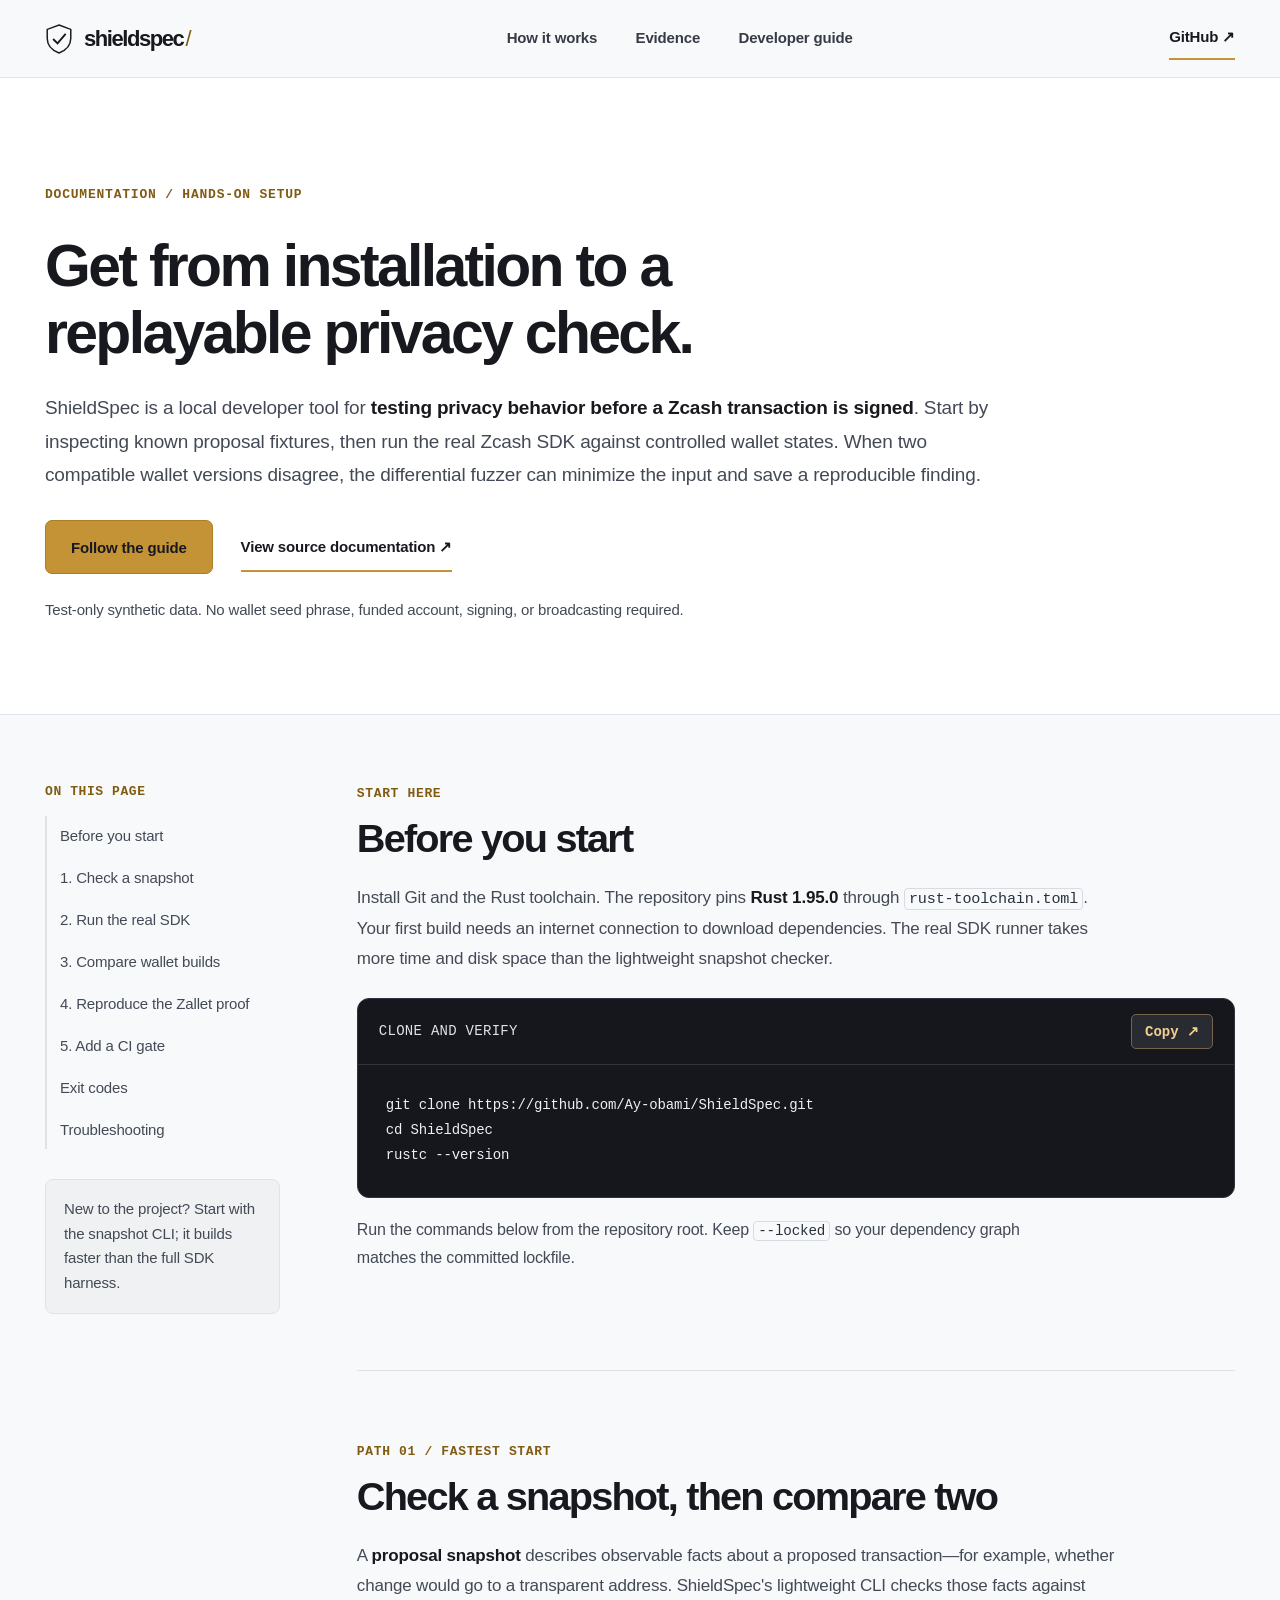
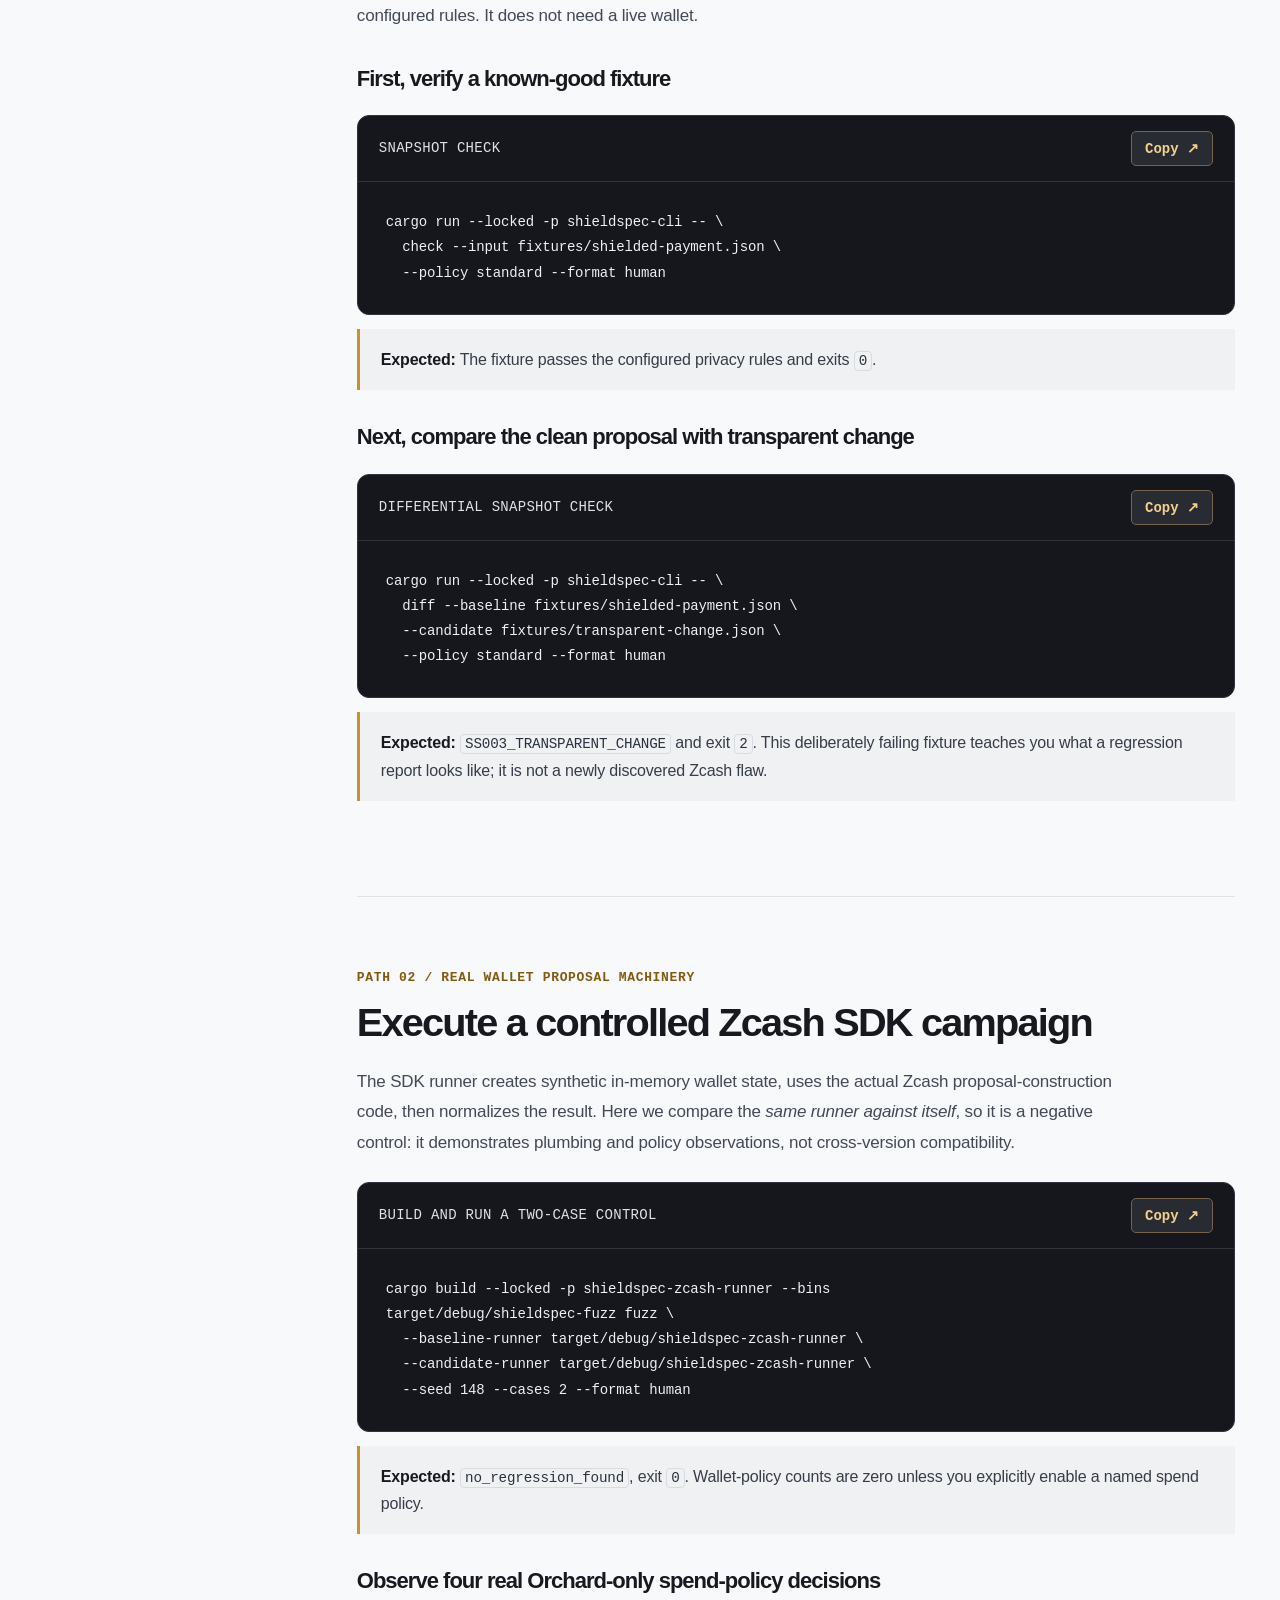
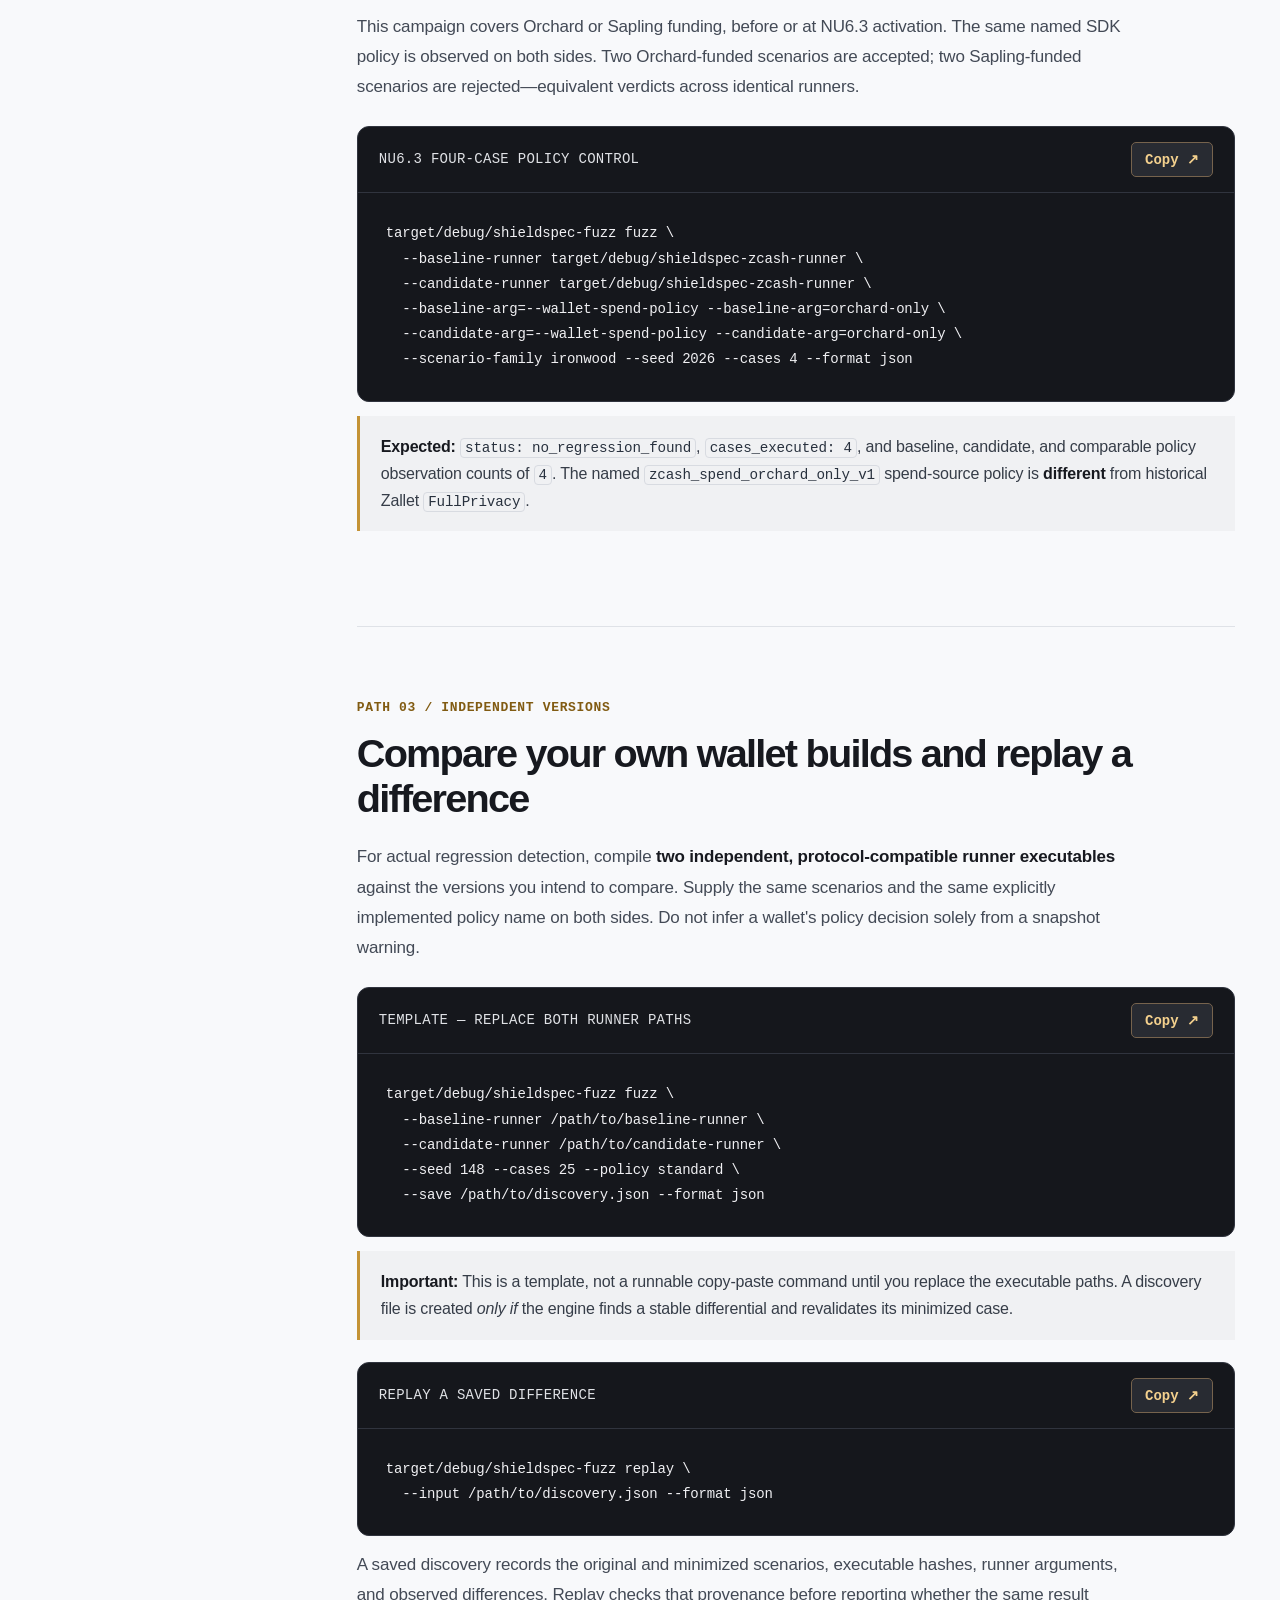
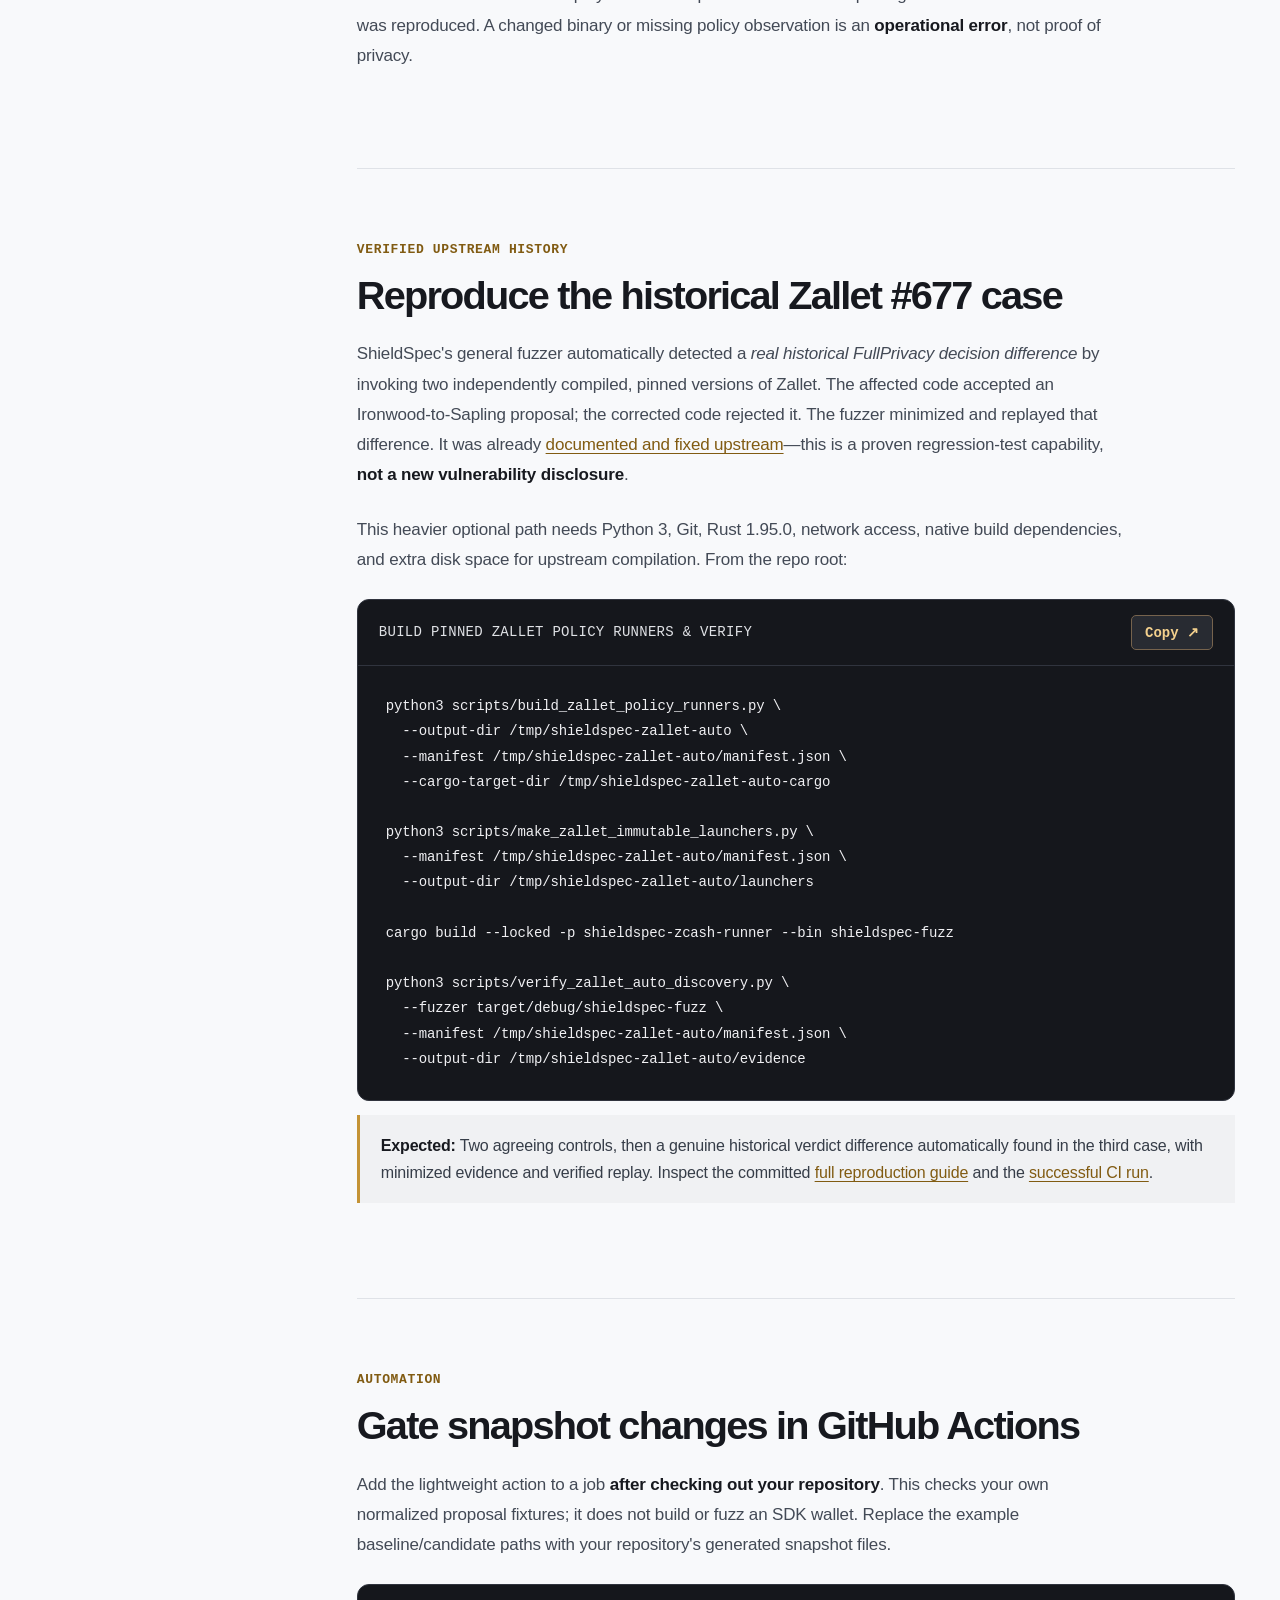
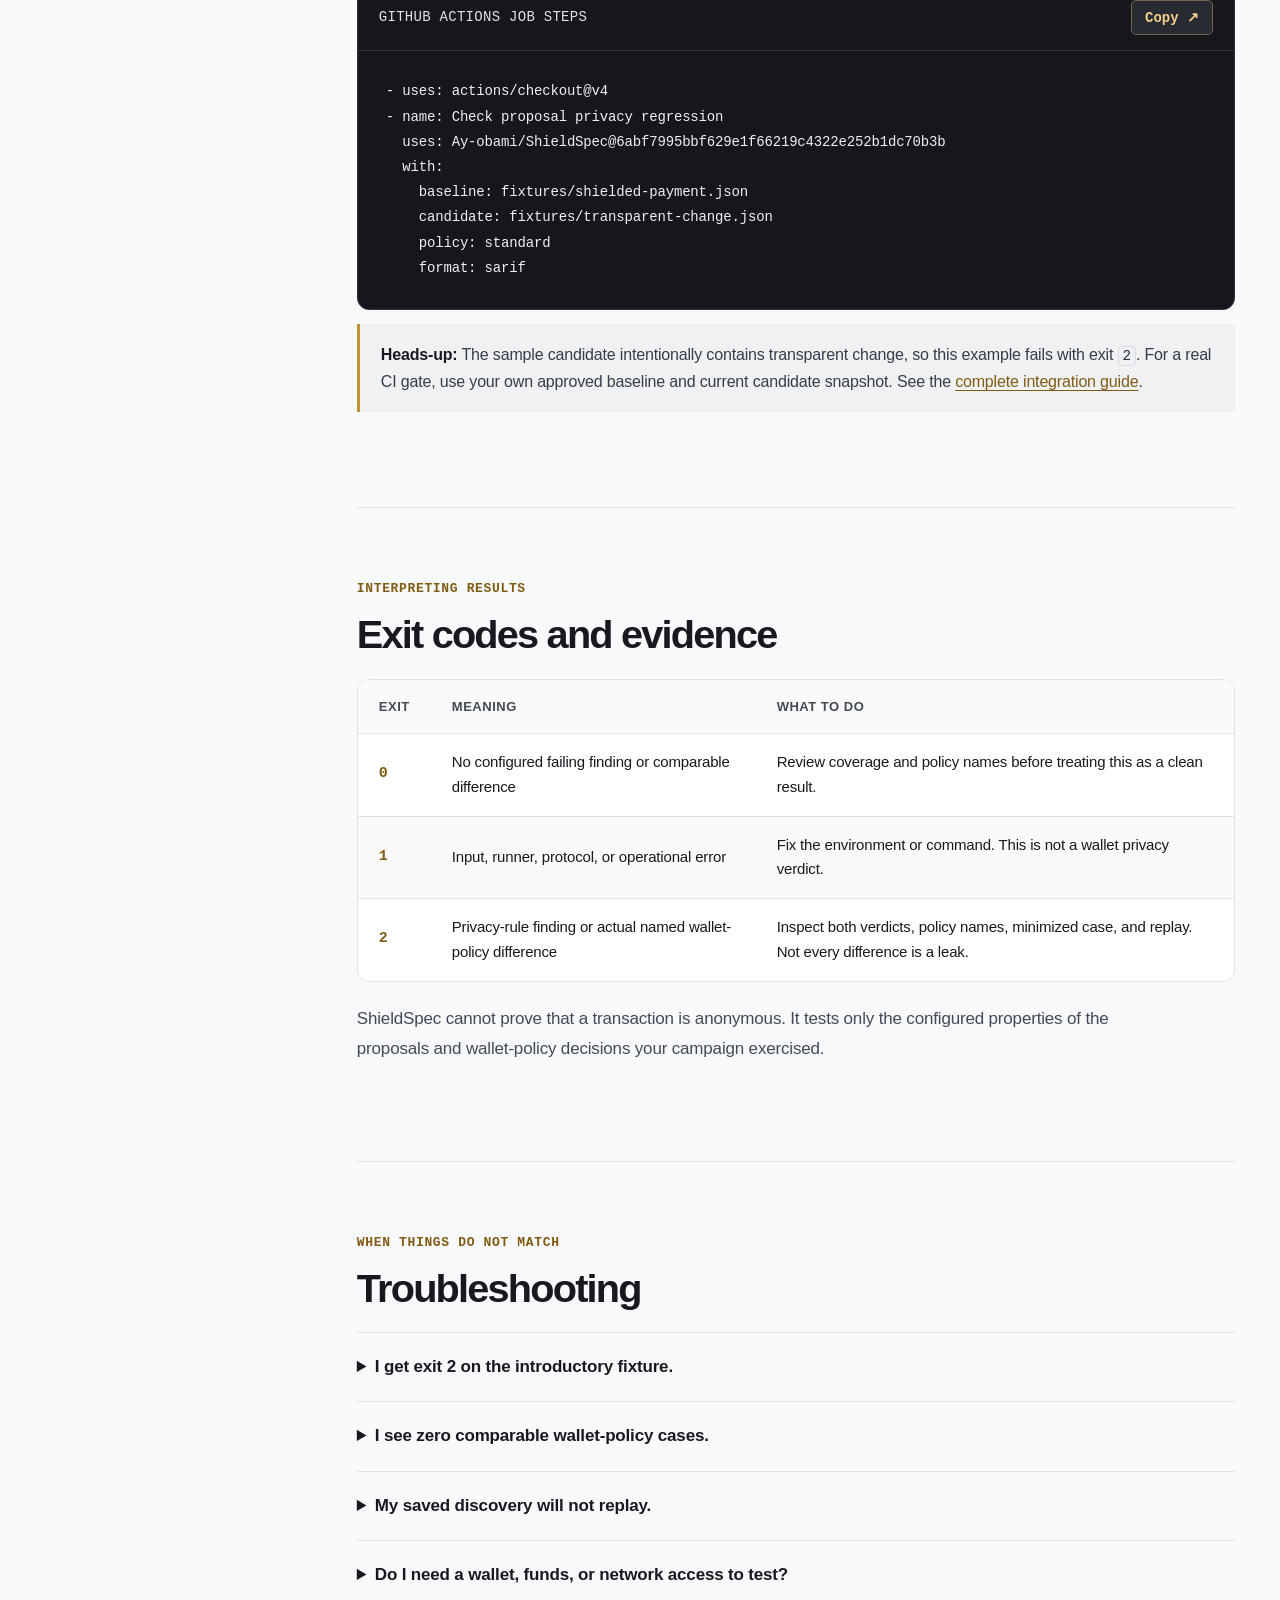
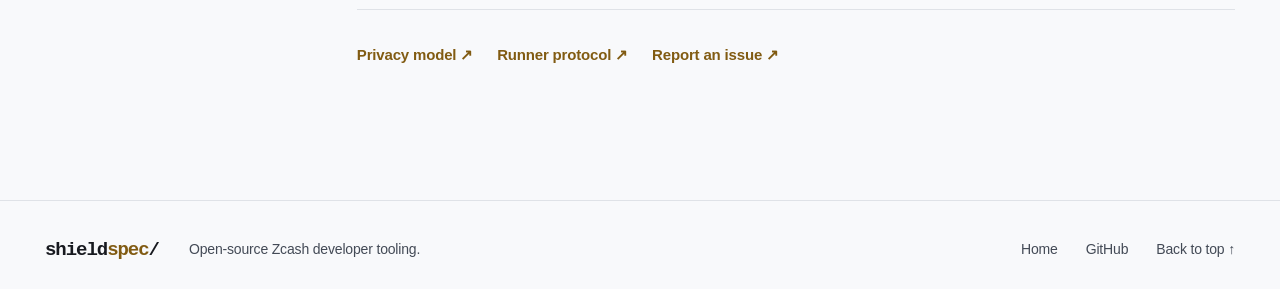
==== site/docs.html @ 6c7e6eef "feat(site): explain ShieldSpec clearly and add readable developer guide" ====
<!doctype html>
<html lang="en">
<head>
  <meta charset="utf-8">
  <meta name="viewport" content="width=device-width, initial-scale=1">
  <meta name="description" content="Use ShieldSpec to check Zcash proposal privacy, compare real SDK wallet builds, replay differential findings, and integrate privacy regression gates into CI.">
  <meta name="theme-color" content="#f8f9fb">
  <title>Developer guide — ShieldSpec</title>
  <link rel="stylesheet" href="./styles.css?v=clarity-20261028">
  <script src="./app.js?v=clarity-20261028" defer></script>
</head>
<body>
  <a class="skip-link" href="#main">Skip to content</a>
  <div class="site-shell">
    <header class="site-header">
      <div class="container header-inner">
        <a class="wordmark" href="./index.html" aria-label="ShieldSpec home"><span class="brand-icon" aria-hidden="true"><svg viewBox="0 0 38 42" fill="none"><path d="M19 2 35 8v12c0 10-6.3 16.3-16 20C9.3 36.3 3 30 3 20V8L19 2Z" stroke="currentColor" stroke-width="2"/><path d="m11 21 6 6 11-13" stroke="currentColor" stroke-width="2.5"/></svg></span><span>shield<span class="wordmark-accent">spec</span><span class="wordmark-mark">/</span></span></a>
        <nav class="nav-links" aria-label="Main navigation"><a href="./index.html#how-it-works">How it works</a><a href="./index.html#findings">Evidence</a><a href="./docs.html" aria-current="page">Developer guide</a></nav>
        <a class="header-action" href="https://github.com/Ay-obami/ShieldSpec" target="_blank" rel="noopener noreferrer">GitHub <span aria-hidden="true">↗</span></a>
      </div>
    </header>

    <main id="main" class="docs-main">
      <section class="docs-hero">
        <div class="container">
          <p class="section-kicker">DOCUMENTATION / HANDS-ON SETUP</p>
          <h1>Get from installation to a replayable privacy check.</h1>
          <p class="docs-lede">ShieldSpec is a local developer tool for <strong>testing privacy behavior before a Zcash transaction is signed</strong>. Start by inspecting known proposal fixtures, then run the real Zcash SDK against controlled wallet states. When two compatible wallet versions disagree, the differential fuzzer can minimize the input and save a reproducible finding.</p>
          <div class="docs-hero-actions"><a class="button primary" href="#prerequisites">Follow the guide</a><a class="button text-action" href="https://github.com/Ay-obami/ShieldSpec/blob/main/docs/getting-started.md" target="_blank" rel="noopener noreferrer">View source documentation ↗</a></div>
          <p class="docs-safety">Test-only synthetic data. No wallet seed phrase, funded account, signing, or broadcasting required.</p>
        </div>
      </section>

      <div class="container docs-layout">
        <aside class="docs-sidebar" aria-label="Developer guide contents">
          <p class="docs-sidebar-label">ON THIS PAGE</p>
          <nav aria-label="Guide sections"><a href="#prerequisites">Before you start</a><a href="#snapshot-check">1. Check a snapshot</a><a href="#real-sdk">2. Run the real SDK</a><a href="#compare-builds">3. Compare wallet builds</a><a href="#zallet-proof">4. Reproduce the Zallet proof</a><a href="#ci-integration">5. Add a CI gate</a><a href="#exit-codes">Exit codes</a><a href="#troubleshooting">Troubleshooting</a></nav>
          <div class="docs-sidebar-note">New to the project? Start with the snapshot CLI; it builds faster than the full SDK harness.</div>
        </aside>

        <div class="docs-content">
          <section class="docs-section" id="prerequisites">
            <div class="docs-step-label">START HERE</div>
            <h2>Before you start</h2>
            <p>Install Git and the Rust toolchain. The repository pins <strong>Rust 1.95.0</strong> through <code>rust-toolchain.toml</code>. Your first build needs an internet connection to download dependencies. The real SDK runner takes more time and disk space than the lightweight snapshot checker.</p>
            <div class="command-card"><div class="command-header"><span>CLONE AND VERIFY</span><button class="copy-button" type="button" data-copy-target="docs-clone">Copy ↗</button></div><pre id="docs-clone" tabindex="0" aria-label="Clone ShieldSpec and verify Rust"><code>git clone https://github.com/Ay-obami/ShieldSpec.git
cd ShieldSpec
rustc --version</code></pre></div>
            <p class="docs-note">Run the commands below from the repository root. Keep <code>--locked</code> so your dependency graph matches the committed lockfile.</p>
          </section>

          <section class="docs-section" id="snapshot-check">
            <div class="docs-step-label">PATH 01 / FASTEST START</div>
            <h2>Check a snapshot, then compare two</h2>
            <p>A <strong>proposal snapshot</strong> describes observable facts about a proposed transaction—for example, whether change would go to a transparent address. ShieldSpec's lightweight CLI checks those facts against configured rules. It does not need a live wallet.</p>
            <h3>First, verify a known-good fixture</h3>
            <div class="command-card"><div class="command-header"><span>SNAPSHOT CHECK</span><button class="copy-button" type="button" data-copy-target="docs-check">Copy ↗</button></div><pre id="docs-check" tabindex="0" aria-label="Check a known-good proposal"><code>cargo run --locked -p shieldspec-cli -- \
  check --input fixtures/shielded-payment.json \
  --policy standard --format human</code></pre></div>
            <p class="docs-outcome"><strong>Expected:</strong> The fixture passes the configured privacy rules and exits <code>0</code>.</p>
            <h3>Next, compare the clean proposal with transparent change</h3>
            <div class="command-card"><div class="command-header"><span>DIFFERENTIAL SNAPSHOT CHECK</span><button class="copy-button" type="button" data-copy-target="docs-diff">Copy ↗</button></div><pre id="docs-diff" tabindex="0" aria-label="Compare two proposal snapshots"><code>cargo run --locked -p shieldspec-cli -- \
  diff --baseline fixtures/shielded-payment.json \
  --candidate fixtures/transparent-change.json \
  --policy standard --format human</code></pre></div>
            <p class="docs-outcome"><strong>Expected:</strong> <code>SS003_TRANSPARENT_CHANGE</code> and exit <code>2</code>. This deliberately failing fixture teaches you what a regression report looks like; it is not a newly discovered Zcash flaw.</p>
          </section>

          <section class="docs-section" id="real-sdk">
            <div class="docs-step-label">PATH 02 / REAL WALLET PROPOSAL MACHINERY</div>
            <h2>Execute a controlled Zcash SDK campaign</h2>
            <p>The SDK runner creates synthetic in-memory wallet state, uses the actual Zcash proposal-construction code, then normalizes the result. Here we compare the <em>same runner against itself</em>, so it is a negative control: it demonstrates plumbing and policy observations, not cross-version compatibility.</p>
            <div class="command-card"><div class="command-header"><span>BUILD AND RUN A TWO-CASE CONTROL</span><button class="copy-button" type="button" data-copy-target="docs-sdk-basic">Copy ↗</button></div><pre id="docs-sdk-basic" tabindex="0" aria-label="Run real SDK negative control"><code>cargo build --locked -p shieldspec-zcash-runner --bins
target/debug/shieldspec-fuzz fuzz \
  --baseline-runner target/debug/shieldspec-zcash-runner \
  --candidate-runner target/debug/shieldspec-zcash-runner \
  --seed 148 --cases 2 --format human</code></pre></div>
            <p class="docs-outcome"><strong>Expected:</strong> <code>no_regression_found</code>, exit <code>0</code>. Wallet-policy counts are zero unless you explicitly enable a named spend policy.</p>
            <h3>Observe four real Orchard-only spend-policy decisions</h3>
            <p>This campaign covers Orchard or Sapling funding, before or at NU6.3 activation. The same named SDK policy is observed on both sides. Two Orchard-funded scenarios are accepted; two Sapling-funded scenarios are rejected—equivalent verdicts across identical runners.</p>
            <div class="command-card"><div class="command-header"><span>NU6.3 FOUR-CASE POLICY CONTROL</span><button class="copy-button" type="button" data-copy-target="docs-sdk-ironwood">Copy ↗</button></div><pre id="docs-sdk-ironwood" tabindex="0" aria-label="Run four-case Ironwood wallet policy control"><code>target/debug/shieldspec-fuzz fuzz \
  --baseline-runner target/debug/shieldspec-zcash-runner \
  --candidate-runner target/debug/shieldspec-zcash-runner \
  --baseline-arg=--wallet-spend-policy --baseline-arg=orchard-only \
  --candidate-arg=--wallet-spend-policy --candidate-arg=orchard-only \
  --scenario-family ironwood --seed 2026 --cases 4 --format json</code></pre></div>
            <p class="docs-outcome"><strong>Expected:</strong> <code>status: no_regression_found</code>, <code>cases_executed: 4</code>, and baseline, candidate, and comparable policy observation counts of <code>4</code>. The named <code>zcash_spend_orchard_only_v1</code> spend-source policy is <strong>different</strong> from historical Zallet <code>FullPrivacy</code>.</p>
          </section>

          <section class="docs-section" id="compare-builds">
            <div class="docs-step-label">PATH 03 / INDEPENDENT VERSIONS</div>
            <h2>Compare your own wallet builds and replay a difference</h2>
            <p>For actual regression detection, compile <strong>two independent, protocol-compatible runner executables</strong> against the versions you intend to compare. Supply the same scenarios and the same explicitly implemented policy name on both sides. Do not infer a wallet's policy decision solely from a snapshot warning.</p>
            <div class="command-card"><div class="command-header"><span>TEMPLATE — REPLACE BOTH RUNNER PATHS</span><button class="copy-button" type="button" data-copy-target="docs-independent">Copy ↗</button></div><pre id="docs-independent" tabindex="0" aria-label="Compare two independent wallet builds"><code>target/debug/shieldspec-fuzz fuzz \
  --baseline-runner /path/to/baseline-runner \
  --candidate-runner /path/to/candidate-runner \
  --seed 148 --cases 25 --policy standard \
  --save /path/to/discovery.json --format json</code></pre></div>
            <p class="docs-outcome"><strong>Important:</strong> This is a template, not a runnable copy-paste command until you replace the executable paths. A discovery file is created <em>only if</em> the engine finds a stable differential and revalidates its minimized case.</p>
            <div class="command-card"><div class="command-header"><span>REPLAY A SAVED DIFFERENCE</span><button class="copy-button" type="button" data-copy-target="docs-replay">Copy ↗</button></div><pre id="docs-replay" tabindex="0" aria-label="Replay a saved differential discovery"><code>target/debug/shieldspec-fuzz replay \
  --input /path/to/discovery.json --format json</code></pre></div>
            <p>A saved discovery records the original and minimized scenarios, executable hashes, runner arguments, and observed differences. Replay checks that provenance before reporting whether the same result was reproduced. A changed binary or missing policy observation is an <strong>operational error</strong>, not proof of privacy.</p>
          </section>

          <section class="docs-section" id="zallet-proof">
            <div class="docs-step-label">VERIFIED UPSTREAM HISTORY</div>
            <h2>Reproduce the historical Zallet #677 case</h2>
            <p>ShieldSpec's general fuzzer automatically detected a <em>real historical FullPrivacy decision difference</em> by invoking two independently compiled, pinned versions of Zallet. The affected code accepted an Ironwood-to-Sapling proposal; the corrected code rejected it. The fuzzer minimized and replayed that difference. It was already <a href="https://github.com/zcash/zallet/pull/677" target="_blank" rel="noopener noreferrer">documented and fixed upstream</a>—this is a proven regression-test capability, <strong>not a new vulnerability disclosure</strong>.</p>
            <p>This heavier optional path needs Python 3, Git, Rust 1.95.0, network access, native build dependencies, and extra disk space for upstream compilation. From the repo root:</p>
            <div class="command-card"><div class="command-header"><span>BUILD PINNED ZALLET POLICY RUNNERS &amp; VERIFY</span><button class="copy-button" type="button" data-copy-target="docs-zallet">Copy ↗</button></div><pre id="docs-zallet" tabindex="0" aria-label="Reproduce pinned Zallet automatic discovery"><code>python3 scripts/build_zallet_policy_runners.py \
  --output-dir /tmp/shieldspec-zallet-auto \
  --manifest /tmp/shieldspec-zallet-auto/manifest.json \
  --cargo-target-dir /tmp/shieldspec-zallet-auto-cargo

python3 scripts/make_zallet_immutable_launchers.py \
  --manifest /tmp/shieldspec-zallet-auto/manifest.json \
  --output-dir /tmp/shieldspec-zallet-auto/launchers

cargo build --locked -p shieldspec-zcash-runner --bin shieldspec-fuzz

python3 scripts/verify_zallet_auto_discovery.py \
  --fuzzer target/debug/shieldspec-fuzz \
  --manifest /tmp/shieldspec-zallet-auto/manifest.json \
  --output-dir /tmp/shieldspec-zallet-auto/evidence</code></pre></div>
            <p class="docs-outcome"><strong>Expected:</strong> Two agreeing controls, then a genuine historical verdict difference automatically found in the third case, with minimized evidence and verified replay. Inspect the committed <a href="https://github.com/Ay-obami/ShieldSpec/blob/main/docs/zallet-auto-discovery.md" target="_blank" rel="noopener noreferrer">full reproduction guide</a> and the <a href="https://github.com/Ay-obami/ShieldSpec/actions/runs/40616469538" target="_blank" rel="noopener noreferrer">successful CI run</a>.</p>
          </section>

          <section class="docs-section" id="ci-integration">
            <div class="docs-step-label">AUTOMATION</div>
            <h2>Gate snapshot changes in GitHub Actions</h2>
            <p>Add the lightweight action to a job <strong>after checking out your repository</strong>. This checks your own normalized proposal fixtures; it does not build or fuzz an SDK wallet. Replace the example baseline/candidate paths with your repository's generated snapshot files.</p>
            <div class="command-card"><div class="command-header"><span>GITHUB ACTIONS JOB STEPS</span><button class="copy-button" type="button" data-copy-target="docs-ci">Copy ↗</button></div><pre id="docs-ci" tabindex="0" aria-label="ShieldSpec GitHub Actions example"><code>- uses: actions/checkout@v4
- name: Check proposal privacy regression
  uses: Ay-obami/ShieldSpec@6abf7995bbf629e1f66219c4322e252b1dc70b3b
  with:
    baseline: fixtures/shielded-payment.json
    candidate: fixtures/transparent-change.json
    policy: standard
    format: sarif</code></pre></div>
            <p class="docs-outcome"><strong>Heads-up:</strong> The sample candidate intentionally contains transparent change, so this example fails with exit <code>2</code>. For a real CI gate, use your own approved baseline and current candidate snapshot. See the <a href="https://github.com/Ay-obami/ShieldSpec/blob/main/docs/ci-integration.md" target="_blank" rel="noopener noreferrer">complete integration guide</a>.</p>
          </section>

          <section class="docs-section" id="exit-codes">
            <div class="docs-step-label">INTERPRETING RESULTS</div>
            <h2>Exit codes and evidence</h2>
            <div class="control-table-wrap docs-table-wrap" role="region" aria-label="ShieldSpec exit codes" tabindex="0"><table class="control-table"><thead><tr><th scope="col">Exit</th><th scope="col">Meaning</th><th scope="col">What to do</th></tr></thead><tbody><tr><th scope="row">0</th><td>No configured failing finding or comparable difference</td><td>Review coverage and policy names before treating this as a clean result.</td></tr><tr><th scope="row">1</th><td>Input, runner, protocol, or operational error</td><td>Fix the environment or command. This is not a wallet privacy verdict.</td></tr><tr><th scope="row">2</th><td>Privacy-rule finding or actual named wallet-policy difference</td><td>Inspect both verdicts, policy names, minimized case, and replay. Not every difference is a leak.</td></tr></tbody></table></div>
            <p>ShieldSpec cannot prove that a transaction is anonymous. It tests only the configured properties of the proposals and wallet-policy decisions your campaign exercised.</p>
          </section>

          <section class="docs-section" id="troubleshooting">
            <div class="docs-step-label">WHEN THINGS DO NOT MATCH</div>
            <h2>Troubleshooting</h2>
            <div class="docs-faq"><details><summary>I get exit 2 on the introductory fixture.</summary><p>That is expected for <code>fixtures/transparent-change.json</code>. The fixture intentionally introduces transparent change; use the first known-good <code>check</code> command to confirm a passing run.</p></details><details><summary>I see zero comparable wallet-policy cases.</summary><p>You may be running snapshot-only mode. Both runners need an actual observed policy with the same name; enable the opt-in <code>--wallet-spend-policy orchard-only</code> arguments on both runners when exercising the SDK control.</p></details><details><summary>My saved discovery will not replay.</summary><p>Replay verifies executable hashes and recorded arguments. Restore the original compatible runner binaries, check the saved JSON path, and use the matching scenario family. A changed binary is an error, not a clean privacy result.</p></details><details><summary>Do I need a wallet, funds, or network access to test?</summary><p>No funded wallet or private key is required. The runner builds synthetic test state. Network access is needed to fetch Rust dependencies and historical source versions during setup, not to sign or broadcast transactions.</p></details></div>
            <p class="docs-end-links"><a class="text-link" href="https://github.com/Ay-obami/ShieldSpec/blob/main/docs/privacy-model.md" target="_blank" rel="noopener noreferrer">Privacy model ↗</a><a class="text-link" href="https://github.com/Ay-obami/ShieldSpec/blob/main/docs/wallet-policy-observations.md" target="_blank" rel="noopener noreferrer">Runner protocol ↗</a><a class="text-link" href="https://github.com/Ay-obami/ShieldSpec/issues" target="_blank" rel="noopener noreferrer">Report an issue ↗</a></p>
          </section>
          <p id="copy-status" class="sr-only" role="status" aria-live="polite" aria-atomic="true"></p>
        </div>
      </div>
    </main>
    <footer class="site-footer"><div class="container footer-inner"><span class="footer-mark">shield<span>spec</span>/</span><span>Open-source Zcash developer tooling.</span><div><a href="./index.html">Home</a><a href="https://github.com/Ay-obami/ShieldSpec">GitHub</a><a href="#main">Back to top ↑</a></div></div></footer>
  </div>
</body>
</html>
---- site/styles.css ----
:root {
  color-scheme: light;
  --bg: #f8f9fb;
  --surface: #ffffff;
  --surface-alt: #f2f3f5;
  --text: #17191f;
  --muted: #434a56;
  --subtle: #5b626d;
  --border: #dfe2e7;
  --accent: #c49336;
  --accent-dark: #815b12;
  --accent-light: #f7edd7;
  --terminal: #15171c;
  --terminal-border: #30343e;
  --terminal-text: #f5f5f6;
  --terminal-muted: #c3c7d0;
  --radius: 12px;
  --container: 1190px;
}

* { box-sizing: border-box; }
html { scroll-behavior: smooth; scroll-padding-top: 105px; }
body { margin: 0; background: var(--bg); color: var(--text); font: 17px/1.65 Inter, "Segoe UI", Arial, sans-serif; letter-spacing: -.01em; }
a { color: inherit; text-decoration: none; }
button { font: inherit; }
::selection { background: #f0d9a7; color: var(--text); }
:focus-visible { outline: 3px solid var(--accent-dark); outline-offset: 4px; }
.container { width: min(calc(100% - 88px), var(--container)); margin-inline: auto; }
.site-shell { overflow: clip; }
.skip-link { position: absolute; top: -65px; left: 20px; z-index: 40; padding: 10px 16px; background: var(--terminal); color: white; border-radius: 6px; }
.skip-link:focus { top: 12px; }
h1,h2,h3,h4,p { margin-top: 0; }
h1,h2,h3,h4 { color: var(--text); letter-spacing: -.045em; }
h1,h2 { line-height: 1.13; font-weight: 690; }
h3,h4 { line-height: 1.3; font-weight: 650; }
code,pre { font-family: ui-monospace, SFMono-Regular, Consolas, "Liberation Mono", monospace; }

/* Clear navigation and a single spacious hero. */
.site-header { position: sticky; top: 0; z-index: 25; border-bottom: 1px solid var(--border); background: var(--bg); }
.header-inner { min-height: 77px; display: flex; align-items: center; justify-content: space-between; gap: 30px; }
.wordmark { display: inline-flex; align-items: center; gap: 11px; font-size: 22px; line-height: 1; font-weight: 780; letter-spacing: -.065em; white-space: nowrap; }
.brand-icon { display: inline-flex; width: 28px; height: 32px; color: var(--text); }
.brand-icon svg { width: 100%; height: 100%; }
.wordmark-accent { color: var(--text); }
.wordmark-mark { margin-left: 2px; color: var(--accent-dark); font-weight: 500; }
.nav-links { display: flex; align-items: center; gap: clamp(22px, 3vw, 47px); }
.nav-links a, .header-action { font-size: 15px; font-weight: 600; }
.nav-links a { color: #363b45; transition: color .18s ease; }
.nav-links a:hover, .site-footer a:hover { color: var(--accent-dark); }
.header-action { padding: 8px 0; color: var(--text); border-bottom: 2px solid var(--accent); transition: color .18s ease; }
.header-action:hover { color: var(--accent-dark); }
.hero { padding: 90px 0 105px; min-height: min(860px, calc(100svh - 77px)); display: flex; align-items: center; border-bottom: 1px solid var(--border); }
.hero-grid { display: grid; grid-template-columns: minmax(0, 1.17fr) minmax(0, 1fr); align-items: center; gap: clamp(52px, 5.6vw, 90px); }
.hero-copy { max-width: 650px; animation: enter .3s ease-out both; }
h1 { font-size: clamp(49px, 4.65vw, 67px); max-width: 690px; margin-bottom: 25px; text-wrap: balance; }
.hero-kicker { margin: 0 0 22px; color: var(--accent-dark); font: 700 13px/1.5 ui-monospace, Consolas, monospace; letter-spacing: .065em; }
.hero-lede { max-width: 620px; margin-bottom: 32px; color: var(--muted); font-size: clamp(17px, 1.4vw, 19px); line-height: 1.7; letter-spacing: -.01em; }
.hero-lede strong { color: var(--text); font-weight: 690; }
.hero-actions { display: flex; align-items: center; gap: 25px; flex-wrap: wrap; }
.hero-audience { margin: 23px 0 0; color: var(--muted); font-size: 15px; }
.button { display: inline-flex; align-items: center; justify-content: center; min-height: 54px; padding: 13px 25px; border-radius: 7px; font-size: 15px; line-height: 1.4; font-weight: 680; transition: background .18s ease, color .18s ease, transform .18s ease, border-color .18s ease; }
.button:hover { transform: translateY(-2px); }
.button.primary { background: var(--accent); color: #17191f; border: 1px solid #aa7d27; }
.button.primary:hover { background: #d8a746; }
.button.text-action { color: var(--text); border-radius: 0; padding-inline: 0; min-height: 42px; border-bottom: 2px solid var(--accent); }
.button.text-action:hover { color: var(--accent-dark); }
.button.secondary { color: var(--text); background: var(--surface); border: 1px solid #c5c8d0; }
.button.secondary:hover { border-color: var(--accent-dark); }
.hero-evidence { min-width: 0; }
.hero-demo { min-width: 0; background: var(--terminal); border: 1px solid var(--terminal-border); border-radius: 11px; overflow: hidden; animation: enter .36s .07s ease-out both; }
.terminal-bar { min-height: 54px; padding: 0 27px; display: flex; justify-content: space-between; align-items: center; gap: 12px; border-bottom: 1px solid #30343b; color: #edeef0; font: 14px/1.4 ui-monospace, SFMono-Regular, Consolas, monospace; }
.terminal-bar a { color: #c7cad0; font-size: 18px; }
.terminal-bar a:hover { color: var(--accent); }
.terminal-body { padding: 30px 29px; font: 15px/1.65 ui-monospace, SFMono-Regular, Consolas, monospace; color: var(--terminal-text); }
.terminal-intro { margin-bottom: 25px; font: 15px/1.65 Inter, "Segoe UI", Arial, sans-serif; color: #d3d6de; }
.terminal-row { display: grid; grid-template-columns: minmax(78px, 1fr) minmax(85px, 1.1fr) auto; gap: 11px; align-items: center; margin-bottom: 20px; white-space: nowrap; }
.terminal-row code { font-size: 14px; color: #f0f0f1; }
.term-dim { color: var(--terminal-muted); }
.terminal-verdict { border: 1px solid #484b53; border-radius: 4px; padding: 5px 8px; font-size: 12px; font-weight: 700; letter-spacing: .02em; text-align: center; }
.terminal-verdict.accepted { color: #f0d49a; border-color: #84652b; }
.terminal-verdict.rejected { color: #e5e6e9; }
.terminal-result { display: flex; align-items: center; gap: 11px; margin: 31px 0 23px; padding: 16px; border: 1px solid var(--accent); border-radius: 6px; color: #f3ce85; font-weight: 600; white-space: normal; }
.terminal-result-icon { display: grid; flex: 0 0 21px; place-items: center; width: 21px; height: 21px; border: 1px solid currentColor; border-radius: 50%; font-size: 12px; font-weight: 700; }
.terminal-meta { margin: 0; color: #d2d4dc; font-size: 13px; letter-spacing: .005em; }
.terminal-meta span { padding: 0 7px; color: #d0ad68; }
.hero-proof-note { margin: 16px 3px 0; color: var(--muted); font-size: 14px; line-height: 1.65; }

/* Light editorial sections; gold is reserved for actions and emphasis. */
.section { padding: 100px 0; }
.section-kicker, .roadmap-state, .card-index, .step-no, .compare-label, .command-header, .kind-badge { font-family: ui-monospace, SFMono-Regular, Consolas, monospace; }
.section-kicker { margin-bottom: 28px; color: var(--accent-dark); font-size: 13px; font-weight: 700; letter-spacing: .06em; }
.section-kicker span { margin-right: 7px; color: var(--subtle); }
h2 { font-size: clamp(36px, 3.7vw, 54px); margin-bottom: 0; }
h3 { font-size: 20px; }
.split-heading { display: grid; grid-template-columns: 1fr .76fr; align-items: end; gap: clamp(40px, 6vw, 100px); margin-bottom: 49px; }
.split-heading > p { margin: 0 0 3px; color: var(--muted); font-size: 17px; line-height: 1.75; }
.text-dim { color: var(--subtle); }
.accent-text { color: var(--accent-dark); }
.problem-section { background: var(--surface); border-bottom: 1px solid var(--border); }
.problem-grid, .integration-grid { display: grid; grid-template-columns: repeat(3,minmax(0,1fr)); gap: 18px; }
.problem-card, .integration-item { position: relative; padding: 33px; background: var(--surface); border: 1px solid var(--border); border-radius: var(--radius); }
.problem-card { min-height: 278px; }
.card-index { position: absolute; top: 28px; right: 27px; color: var(--subtle); font-size: 12px; }
.card-glyph, .integration-icon { display: grid; place-items: center; width: 45px; height: 45px; background: #f7f6f1; border: 1px solid #e9e4d9; border-radius: 7px; color: var(--accent-dark); font-size: 24px; font-weight: 400; }
.card-glyph { margin-bottom: 45px; }
.problem-card h3, .integration-item h3 { margin-bottom: 11px; }
.problem-card p, .integration-item p { margin: 0; color: var(--muted); font-size: 16px; line-height: 1.72; }
.checks-section { margin-top: 72px; padding-top: 58px; border-top: 1px solid var(--border); }
.checks-heading { display: flex; align-items: end; justify-content: space-between; gap: 25px; margin-bottom: 28px; }
.checks-heading h3 { margin-bottom: 10px; font-size: clamp(27px, 2.8vw, 36px); }
.checks-heading p { max-width: 680px; margin-bottom: 0; color: var(--muted); font-size: 17px; }
.checks-grid { display: grid; grid-template-columns: repeat(2, minmax(0,1fr)); gap: 17px; }
.check-item { padding: 30px 32px; border: 1px solid var(--border); border-radius: var(--radius); background: #fbfcfd; }
.check-index { color: var(--accent-dark); font: 700 13px ui-monospace, Consolas, monospace; }
.check-item h4 { margin: 12px 0; font-size: 19px; }
.check-item p { margin: 0; color: var(--muted); font-size: 16px; line-height: 1.72; }
.workflow-section { background: var(--bg); border-bottom: 1px solid var(--border); }
.workflow-flow { display: grid; grid-template-columns: 1fr auto 1fr auto 1fr auto 1fr; align-items: center; gap: 13px; }
.workflow-step { min-height: 262px; padding: 27px 25px; border: 1px solid var(--border); border-radius: var(--radius); background: var(--surface); }
.step-no { color: var(--accent-dark); font-size: 12px; }
.step-icon { margin: 25px 0 23px; color: var(--text); font-size: 32px; line-height: 1; }
.workflow-step h3 { margin-bottom: 9px; font-size: 18px; }
.workflow-step p { margin: 0; color: var(--muted); font-size: 16px; line-height: 1.7; }
.flow-arrow { color: #a5a8b1; font-size: 20px; }
.result-explainer { display: flex; align-items: center; justify-content: space-between; gap: 30px; margin: 36px 0 0; padding: 31px 33px; border: 1px solid var(--border); border-radius: var(--radius); background: #eff1f4; }
.result-explainer > div { max-width: 810px; }
.result-explainer h3 { margin: 8px 0 12px; font-size: 24px; }
.result-explainer p { margin: 0; color: var(--muted); font-size: 16px; line-height: 1.7; }
.result-explainer .button { flex: 0 0 auto; }
.detail-note { display: flex; align-items: flex-start; gap: 12px; margin: 24px 0 0; color: var(--muted); font-size: 15px; line-height: 1.75; }
.detail-note code { color: #555b68; }
.info-mark { display: grid; place-items: center; flex: 0 0 19px; width: 19px; height: 19px; margin-top: 1px; border: 1px solid #b6bac2; border-radius: 50%; color: var(--accent-dark); font-size: 11px; }

/* Evidence: one deliberately dark technical explorer, with the rest readable in daylight. */
.evidence-section { background: var(--surface); border-bottom: 1px solid var(--border); }
.evidence-header { display: flex; justify-content: space-between; align-items: end; gap: 35px; margin-bottom: 36px; }
.evidence-header h2 { margin-bottom: 17px; }
.section-description { max-width: 730px; margin: 0; color: var(--muted); line-height: 1.75; font-size: 17px; }
.text-link { display: inline-block; color: var(--accent-dark); font-size: 15px; font-weight: 700; text-underline-offset: 4px; }
.text-link:hover { text-decoration: underline; }
.case-explorer { overflow: hidden; border: 1px solid var(--terminal-border); border-radius: var(--radius); background: var(--terminal); color: var(--terminal-text); }
.case-tabs { display: flex; overflow-x: auto; border-bottom: 1px solid var(--terminal-border); background: #1a1c22; }
.case-tab { padding: 20px 25px; border: 0; border-bottom: 2px solid transparent; background: transparent; color: #d4d6dd; font: 600 15px Inter, "Segoe UI", Arial, sans-serif; cursor: pointer; white-space: nowrap; transition: background .18s ease, color .18s ease, border-color .18s ease; }
.case-tab:hover { background: #24272e; color: #fff; }
.case-tab.is-active { color: #f0c473; border-color: var(--accent); }
.case-panel { padding: 40px; animation: case-in .18s ease-out both; }
.case-context { display: flex; flex-wrap: wrap; align-items: center; gap: 14px; margin-bottom: 23px; color: #d1d3dc; font: 14px ui-monospace, Consolas, monospace; }
.kind-badge { padding: 7px 10px; border: 1px solid #8b722f; border-radius: 4px; color: #f2cd80; text-transform: uppercase; letter-spacing: .04em; font-size: 12px; }
.case-panel h3 { margin-bottom: 13px; color: #fff; font-size: 26px; }
.case-panel > p { max-width: 880px; color: #d8dbe2; font-size: 16px; line-height: 1.75; }
.case-meta { display: flex; flex-wrap: wrap; gap: 70px; padding: 15px 0 30px; }
.case-meta span { display: flex; flex-direction: column; gap: 5px; }
.case-meta small { color: #c5c7d0; font: 13px ui-monospace, Consolas, monospace; letter-spacing: .05em; }
.case-meta b { color: #f0f0f2; font-size: 15px; font-weight: 600; }
.compare-grid { display: grid; grid-template-columns: repeat(2,minmax(0,1fr)); gap: 16px; }
.compare-panel { min-height: 152px; padding: 25px; border: 1px solid #40444e; border-radius: 8px; background: #202329; }
.compare-panel.corrected { background: #1c2025; }
.compare-label { display: block; margin-bottom: 14px; color: #d3d5dc; font-size: 13px; letter-spacing: .05em; }
.compare-panel code { display: block; margin-bottom: 15px; color: #f0f0f1; font-size: 15px; }
.verdict { display: inline-flex; align-items: center; gap: 8px; font-size: 14px; font-weight: 700; }
.verdict.is-accepted { color: #f1cb7a; }
.verdict.is-rejected { color: #e2e3e7; }
.verdict.is-neutral { color: #d0d2d8; }
.provenance { display: flex; gap: 12px; margin-top: 29px; color: #d2d5dc; font-size: 15px; line-height: 1.7; }
.provenance > span { color: #e5bc6d; }
.provenance p { margin: 0; }
.evidence-links { display: flex; gap: 24px; flex-wrap: wrap; margin: 20px 0 0; }

/* Current SDK controls are visible, but intentionally separate from Zallet policy. */
.sdk-evidence { margin-top: 79px; padding-top: 61px; border-top: 1px solid var(--border); }
.sdk-evidence-heading { display: flex; justify-content: space-between; align-items: end; gap: 30px; margin-bottom: 28px; }
.sdk-evidence-heading > div { max-width: 790px; }
.sdk-evidence-heading .section-kicker { margin-bottom: 18px; }
.sdk-evidence h3 { margin-bottom: 16px; color: var(--text); font-size: clamp(28px,3.2vw,42px); }
.sdk-evidence-heading p { margin: 0; color: var(--muted); font-size: 16px; line-height: 1.75; }
.sdk-evidence code, .policy-proof code { color: var(--accent-dark); overflow-wrap: anywhere; }
.control-table-wrap { overflow-x: auto; border: 1px solid var(--border); border-radius: var(--radius); background: var(--surface); }
.control-table { width: 100%; min-width: 640px; border-collapse: collapse; text-align: left; font-size: 15px; }
.control-table caption { padding: 15px 21px; text-align: left; color: var(--muted); font-size: 14px; background: var(--surface-alt); border-bottom: 1px solid var(--border); }
.control-table th, .control-table td { padding: 16px 21px; border-bottom: 1px solid var(--border); }
.control-table thead th { background: #fafafa; color: var(--muted); font-size: 13px; text-transform: uppercase; letter-spacing: .04em; }
.control-table tbody th { color: var(--accent-dark); font-family: ui-monospace, Consolas, monospace; }
.control-table tbody tr:last-child th, .control-table tbody tr:last-child td { border-bottom: none; }
.control-table tbody tr:nth-child(even) { background: #fafafb; }
.policy-proof { margin-top: 23px; padding: 29px 31px; border: 1px solid var(--border); border-radius: var(--radius); background: var(--bg); }
.policy-proof h4 { margin: 17px 0 12px; font-size: 20px; }
.policy-proof p { margin: 0 0 15px; max-width: 980px; color: var(--muted); font-size: 16px; line-height: 1.75; }
.policy-proof p:last-child { margin-bottom: 0; }

/* Developer workflows and copyable terminal commands. */
.integration-section { background: var(--bg); border-bottom: 1px solid var(--border); }
.integration-item { background: var(--surface); }
.integration-icon { margin-bottom: 34px; font-family: ui-monospace, Consolas, monospace; font-size: 20px; }
.integration-item p { min-height: 75px; }
.integration-item a { display: inline-block; margin-top: 22px; color: var(--accent-dark); font-size: 15px; font-weight: 700; }
.integration-item a:hover { text-decoration: underline; }
.quickstart-section { background: var(--surface); border-bottom: 1px solid var(--border); }
.command-card { overflow: hidden; border: 1px solid var(--terminal-border); border-radius: var(--radius); background: var(--terminal); margin-bottom: 14px; }
.command-header { display: flex; justify-content: space-between; align-items: center; gap: 16px; padding: 15px 21px; border-bottom: 1px solid #30343e; color: #e0e2e6; font-size: 14px; letter-spacing: .02em; }
.copy-button { padding: 8px 13px; background: #282b32; border: 1px solid #76634d; border-radius: 5px; color: #f3d08d; font: 700 14px ui-monospace, Consolas, monospace; cursor: pointer; transition: background .18s ease; }
.copy-button:hover { background: #353942; }
.command-card pre { margin: 0; padding: 28px; overflow-x: auto; color: #f0f0f3; font-size: 15px; line-height: 1.8; tab-size: 2; }
.command-caption { margin: 0 0 31px; color: var(--muted); font-size: 15px; }
.inline-link { color: var(--accent-dark); text-decoration: underline; text-underline-offset: 3px; font-weight: 650; }
.command-card.alt { margin: 37px 0 22px; }
.roadmap-section { background: var(--bg); }
.roadmap-grid { display: grid; grid-template-columns: .85fr 1.15fr; gap: clamp(54px,7vw,112px); }
.roadmap-grid > div > h2 { margin-bottom: 24px; }
.roadmap-grid > div > p { margin-bottom: 26px; color: var(--muted); line-height: 1.8; }
.roadmap-list { margin: 0; padding: 0; list-style: none; }
.roadmap-list li { display: flex; gap: 19px; padding: 23px 0; border-bottom: 1px solid var(--border); }
.roadmap-list li:first-child { padding-top: 0; }
.roadmap-step { display: grid; flex: 0 0 40px; place-items: center; width: 40px; height: 40px; border: 1px solid var(--border); border-radius: 50%; color: #7e828e; font: 12px ui-monospace, Consolas, monospace; }
.roadmap-step.complete { border-color: #c9a255; background: #f7ecd5; color: var(--accent-dark); }
.roadmap-step.active { border-color: var(--accent); color: var(--accent-dark); }
.roadmap-state { color: var(--accent-dark); font-size: 13px; letter-spacing: .04em; }
.roadmap-list h3 { margin: 9px 0; font-size: 18px; }
.roadmap-list p { margin: 0; color: var(--muted); font-size: 16px; line-height: 1.75; }
.faq-section { padding-top: 45px; background: var(--bg); }
.faq-section h2 { margin-bottom: 45px; }
.faq-list { border-top: 1px solid var(--border); }
.faq-list details { padding: 24px 5px; border-bottom: 1px solid var(--border); }
.faq-list summary { display: flex; justify-content: space-between; gap: 18px; cursor: pointer; list-style: none; font-size: 17px; font-weight: 650; }
.faq-list summary::-webkit-details-marker { display: none; }
.faq-list summary::after { content: "+"; color: var(--accent-dark); font-size: 22px; font-weight: 400; line-height: 1.1; }
.faq-list details[open] summary::after { content: "−"; }
.faq-list p { max-width: 800px; margin: 17px 0 0; color: var(--muted); font-size: 16px; line-height: 1.75; }
.closing-section { padding: 112px 0 123px; background: var(--terminal); text-align: center; }
.closing-section .section-kicker { color: #e7bf73; }
.closing-section h2 { margin: 25px 0 35px; color: #fff; font-size: clamp(37px,4.3vw,62px); }
.closing-section em { color: #e9c47b; font-style: normal; }
.site-footer { background: var(--bg); border-top: 1px solid var(--border); padding: 37px 0; }
.footer-inner { display: flex; align-items: center; gap: 30px; color: var(--muted); font-size: 14px; }
.footer-mark { color: var(--text); font: 800 19px ui-monospace, Consolas, monospace; letter-spacing: -.055em; }
.footer-mark span { color: var(--accent-dark); }
.footer-inner > div { display: flex; gap: 28px; margin-left: auto; }
.sr-only { position: absolute; width: 1px; height: 1px; padding: 0; margin: -1px; overflow: hidden; clip: rect(0,0,0,0); white-space: nowrap; border: 0; }

/* Practical developer guide: an accessible reading column beside a restrained contents rail. */
.docs-hero { padding: 106px 0 91px; border-bottom: 1px solid var(--border); background: var(--surface); }
.docs-hero h1 { max-width: 1050px; margin-bottom: 25px; font-size: clamp(44px,4.6vw,63px); }
.docs-lede { max-width: 960px; margin-bottom: 29px; color: var(--muted); font-size: 19px; line-height: 1.75; }
.docs-lede strong { color: var(--text); }
.docs-hero-actions { display: flex; align-items: center; flex-wrap: wrap; gap: 28px; }
.docs-safety { margin: 24px 0 0; color: var(--muted); font-size: 15px; }
.docs-layout { display: grid; grid-template-columns: minmax(200px,235px) minmax(0,1fr); align-items: start; gap: clamp(42px,6vw,88px); padding-top: 69px; padding-bottom: 108px; }
.docs-sidebar { position: sticky; top: 111px; min-width: 0; }
.docs-sidebar-label { margin: 0 0 17px; font: 700 13px ui-monospace, Consolas, monospace; color: var(--accent-dark); letter-spacing: .045em; }
.docs-sidebar nav { display: flex; flex-direction: column; border-left: 2px solid var(--border); gap: 3px; }
.docs-sidebar nav a { display: block; padding: 9px 13px; color: var(--muted); font-size: 15px; line-height: 1.4; }
.docs-sidebar nav a:hover, .docs-sidebar nav a:focus-visible { color: var(--accent-dark); background: #f0f1f4; }
.docs-sidebar-note { margin-top: 30px; padding: 17px 18px; background: #f0f1f3; border: 1px solid var(--border); border-radius: 8px; font-size: 15px; line-height: 1.65; color: var(--muted); }
.docs-content { min-width: 0; }
.docs-section { scroll-margin-top: 120px; padding: 0 0 73px; margin-bottom: 71px; border-bottom: 1px solid var(--border); }
.docs-section:last-of-type { border-bottom: none; margin-bottom: 0; padding-bottom: 0; }
.docs-step-label { color: var(--accent-dark); font: 700 13px/1.5 ui-monospace, Consolas, monospace; letter-spacing: .05em; }
.docs-section h2 { margin: 13px 0 22px; font-size: clamp(32px,3.1vw,43px); }
.docs-section h3 { margin: 33px 0 16px; font-size: 22px; }
.docs-section > p { max-width: 81ch; margin: 0 0 24px; color: var(--muted); font-size: 17px; line-height: 1.78; }
.docs-section strong { color: var(--text); }
.docs-section a:not(.button):not(.text-link) { color: var(--accent-dark); text-decoration: underline; text-underline-offset: 3px; }
.docs-section .command-card { margin-top: 22px; }
.docs-section .command-card pre { font-size: 14px; }
.docs-section .docs-outcome { max-width: none; margin: 13px 0 22px; padding: 17px 21px; border-left: 3px solid var(--accent); background: #f0f1f3; color: #363d48; font-size: 16px; line-height: 1.7; }
.docs-section .docs-note { margin-top: 18px; font-size: 16px; }
.docs-section code:not(pre code) { padding: 1px 4px; border: 1px solid #d8dbe1; border-radius: 4px; font-size: .89em; color: #28313e; overflow-wrap: anywhere; }
.docs-section .control-table { min-width: 520px; }
.docs-section .docs-table-wrap { margin: 22px 0; }
.docs-faq { margin-bottom: 32px; border-top: 1px solid var(--border); }
.docs-faq details { padding: 20px 0; border-bottom: 1px solid var(--border); }
.docs-faq summary { cursor: pointer; font-size: 17px; font-weight: 650; }
.docs-faq p { margin: 14px 0 0; color: var(--muted); font-size: 16px; line-height: 1.7; }
.docs-end-links { display: flex; flex-wrap: wrap; gap: 24px; }

/* Subtle interactions without animated scenery or content hidden until JS. */
@keyframes enter { from { opacity: .01; transform: translateY(10px); } to { opacity: 1; transform: translateY(0); } }
@keyframes case-in { from { opacity: .7; } to { opacity: 1; } }

@media (max-width: 1100px) {
  .hero-grid { gap: 45px; }
  h1 { font-size: clamp(43px,5vw,62px); }
  .terminal-body { padding: 28px 22px 25px; font-size: 15px; }
  .terminal-row { gap: 7px; }
  .split-heading { gap: 45px; }
  .workflow-flow { gap: 8px; }
  .workflow-step { padding: 23px 19px; }
}
@media (max-width: 850px) {
  .container { width: min(calc(100% - 48px), var(--container)); }
  .header-inner { flex-wrap: wrap; min-height: 74px; padding: 16px 0; gap: 16px; }
  .nav-links { order: 3; width: 100%; justify-content: flex-start; gap: 28px; }
  .hero { min-height: auto; padding: 97px 0 107px; }
  .hero-grid { grid-template-columns: 1fr; gap: 68px; }
  .hero-copy { max-width: 680px; }
  .hero-demo { max-width: 660px; }
  .section { padding: 84px 0; }
  .split-heading, .roadmap-grid { grid-template-columns: 1fr; gap: 23px; }
  .problem-grid, .integration-grid { grid-template-columns: 1fr; }
  .checks-grid { grid-template-columns: 1fr; }
  .checks-heading { display: block; }
  .checks-heading > .text-link { margin-top: 18px; }
  .problem-card { min-height: 0; }
  .card-glyph { margin-bottom: 27px; }
  .workflow-flow { grid-template-columns: repeat(2,minmax(0,1fr)); gap: 15px; }
  .flow-arrow { display: none; }
  .workflow-step { min-height: 205px; }
  .result-explainer { align-items: flex-start; flex-direction: column; }
  .evidence-header, .sdk-evidence-heading { display: block; }
  .evidence-header > .text-link, .sdk-evidence-heading .text-link { margin-top: 22px; }
  .footer-inner { flex-wrap: wrap; gap: 20px; }
  .footer-inner > div { margin-left: 0; }
  .docs-hero { padding: 79px 0 75px; }
  .docs-layout { display: block; padding-top: 36px; }
  .docs-sidebar { position: static; padding: 0 0 34px; margin-bottom: 56px; border-bottom: 1px solid var(--border); }
  .docs-sidebar nav { flex-direction: row; flex-wrap: wrap; gap: 5px 11px; border-left: none; }
  .docs-sidebar nav a { padding: 8px 11px; border: 1px solid var(--border); border-radius: 5px; }
  .docs-sidebar-note { max-width: 520px; margin-top: 20px; }
}
@media (max-width: 560px) {
  body { font-size: 16px; }
  html { scroll-padding-top: 135px; }
  .container { width: min(calc(100% - 36px), var(--container)); }
  .header-inner { gap: 13px; }
  .wordmark { font-size: 20px; }
  .brand-icon { width: 25px; }
  .nav-links { gap: 15px; flex-wrap: wrap; }
  .nav-links a, .header-action { font-size: 14px; }
  .hero { padding: 81px 0 95px; }
  h1 { font-size: clamp(40px, 10vw, 53px); }
  .hero-lede { font-size: 17px; }
  .hero-actions { gap: 23px; }
  .button { font-size: 15px; }
  .terminal-bar { padding: 0 17px; font-size: 13px; }
  .terminal-body { padding: 25px 16px; font-size: 14px; }
  .terminal-intro { font-size: 14px; }
  .terminal-row { grid-template-columns: minmax(65px,.75fr) minmax(70px,1fr) auto; gap: 6px; }
  .terminal-row code { font-size: 14px; }
  .terminal-verdict { font-size: 12px; padding: 3px 5px; }
  .terminal-result { margin: 24px 0 19px; padding: 12px; font-size: 14px; }
  .terminal-meta { font-size: 13px; }
  h2 { font-size: clamp(32px,8vw,41px); }
  .section { padding: 75px 0; }
  .problem-card, .integration-item { padding: 28px; }
  .workflow-flow, .compare-grid { grid-template-columns: 1fr; }
  .workflow-step { min-height: 0; }
  .result-explainer { padding: 25px 22px; }
  .step-icon { margin: 16px 0; }
  .case-tabs { scroll-snap-type: x mandatory; }
  .case-tab { scroll-snap-align: start; padding: 17px 18px; }
  .case-panel { padding: 24px 18px; }
  .case-meta { gap: 18px; }
  .compare-panel { min-height: 133px; padding: 21px; }
  .sdk-evidence { margin-top: 55px; padding-top: 43px; }
  .control-table th,.control-table td { padding: 13px 16px; }
  .policy-proof { padding: 23px 20px; }
  .command-card pre { padding: 20px 17px; font-size: 14px; }
  .command-header { padding: 12px 14px; }
  .footer-inner > div { flex-wrap: wrap; gap: 16px; }
  .docs-hero h1 { font-size: clamp(40px,9vw,51px); }
  .docs-lede { font-size: 17px; }
  .docs-layout { padding-bottom: 74px; }
  .docs-section { padding-bottom: 53px; margin-bottom: 53px; }
  .docs-section > p { font-size: 16px; }
  .docs-section .command-card pre { font-size: 14px; }
}
@media (prefers-reduced-motion: reduce) {
  *,*::before,*::after { scroll-behavior: auto !important; animation: none !important; transition: none !important; }
}
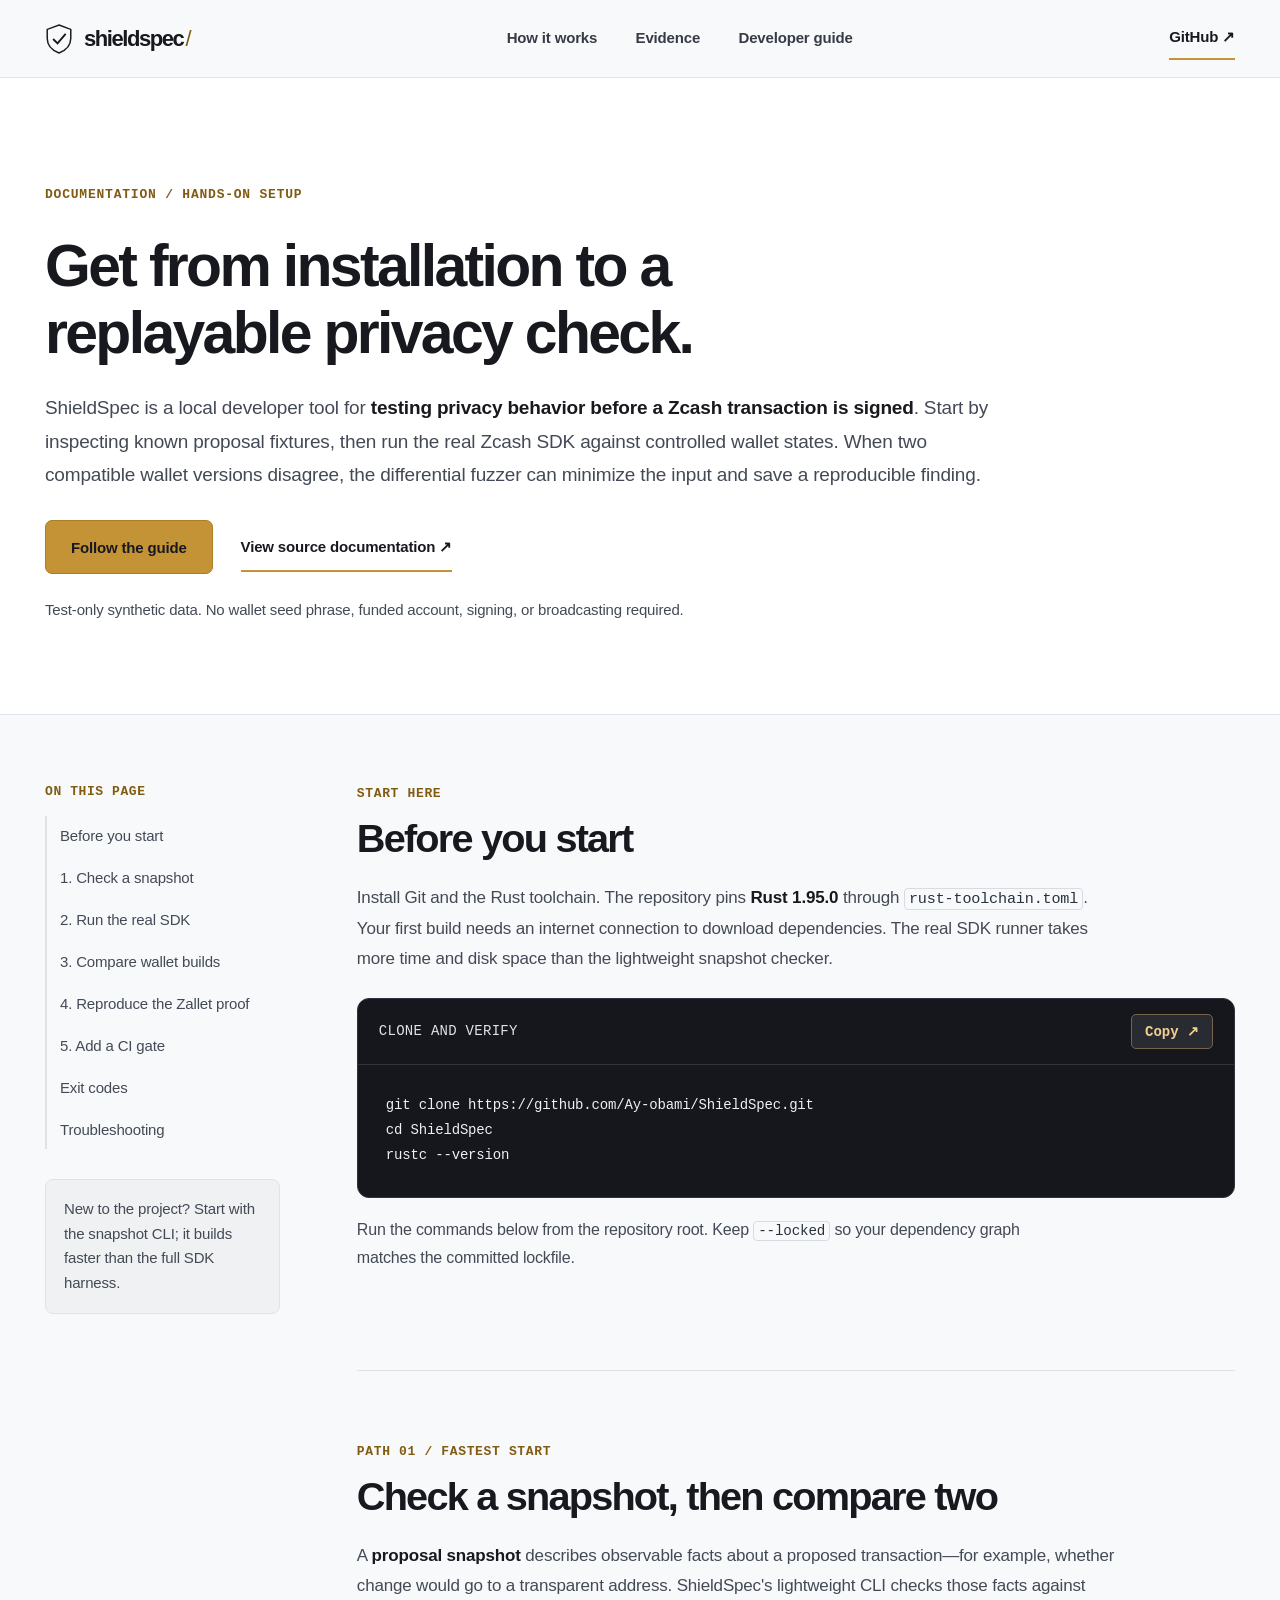
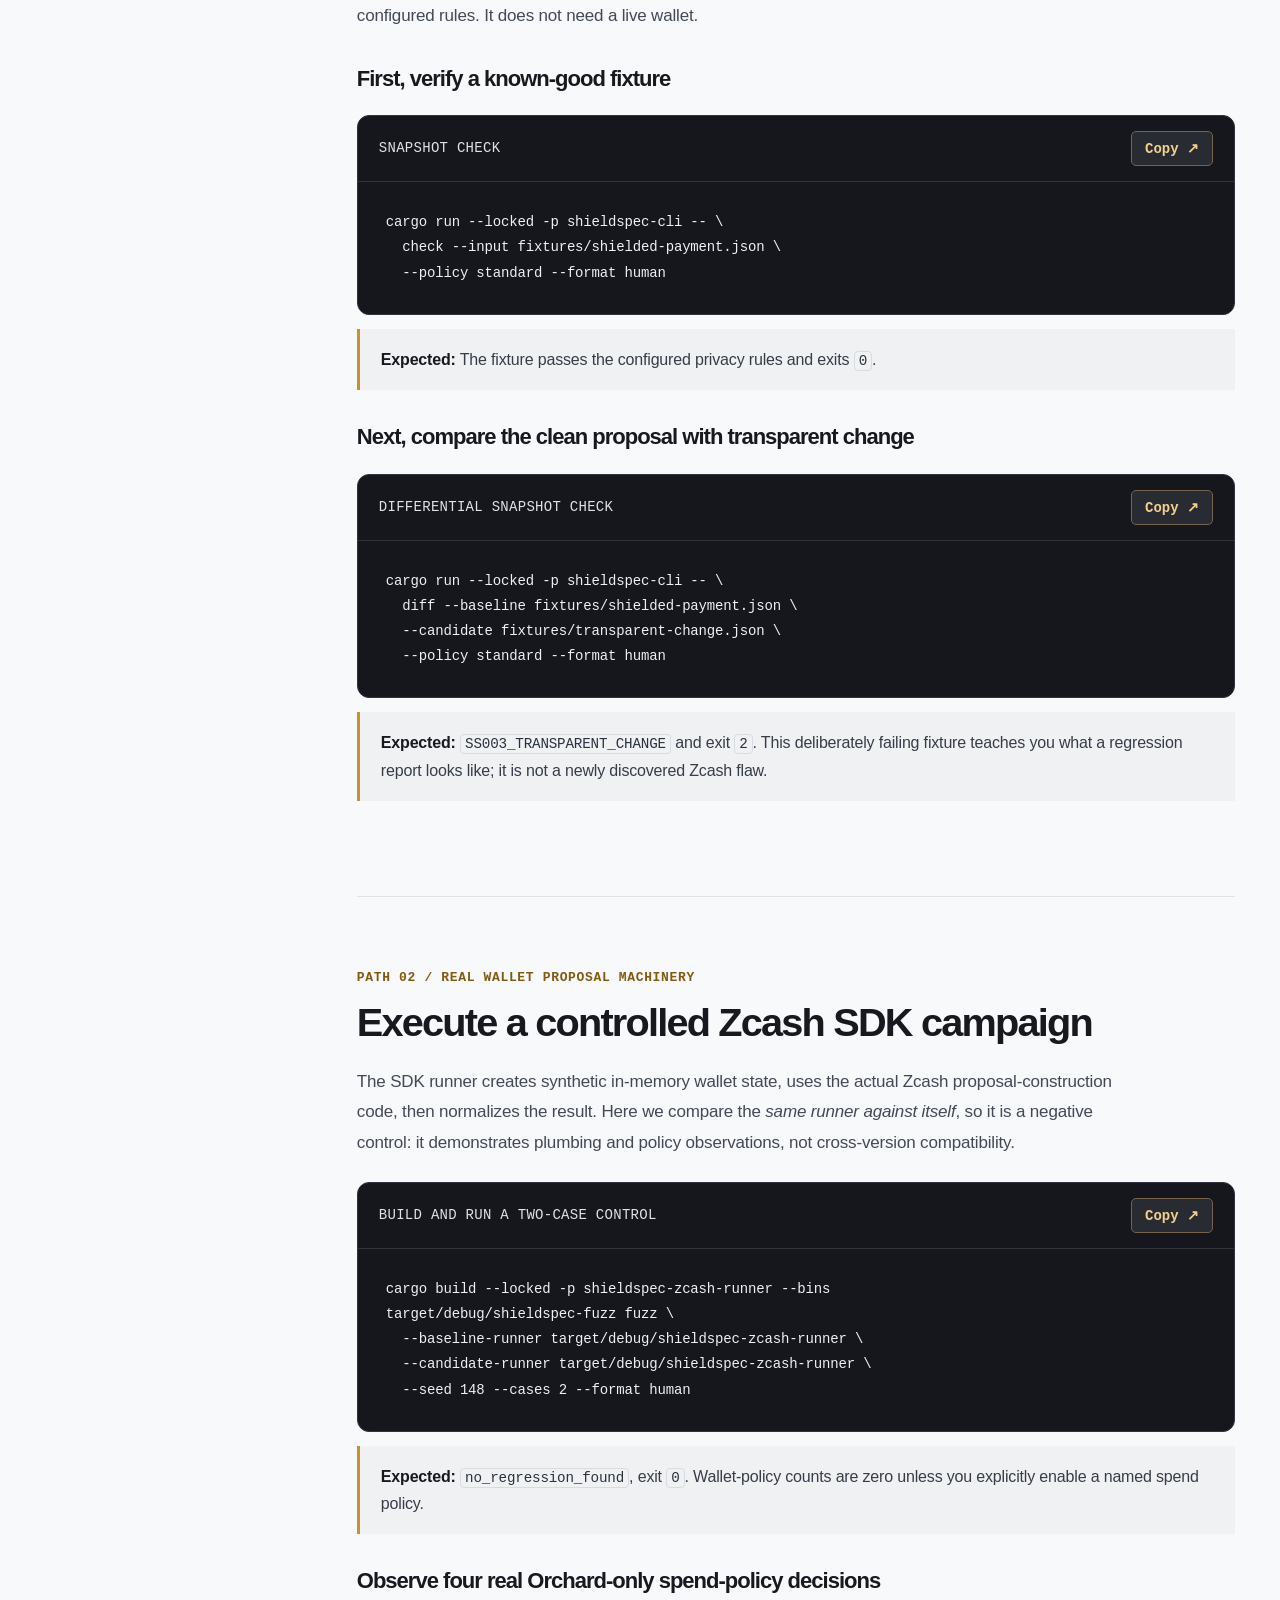
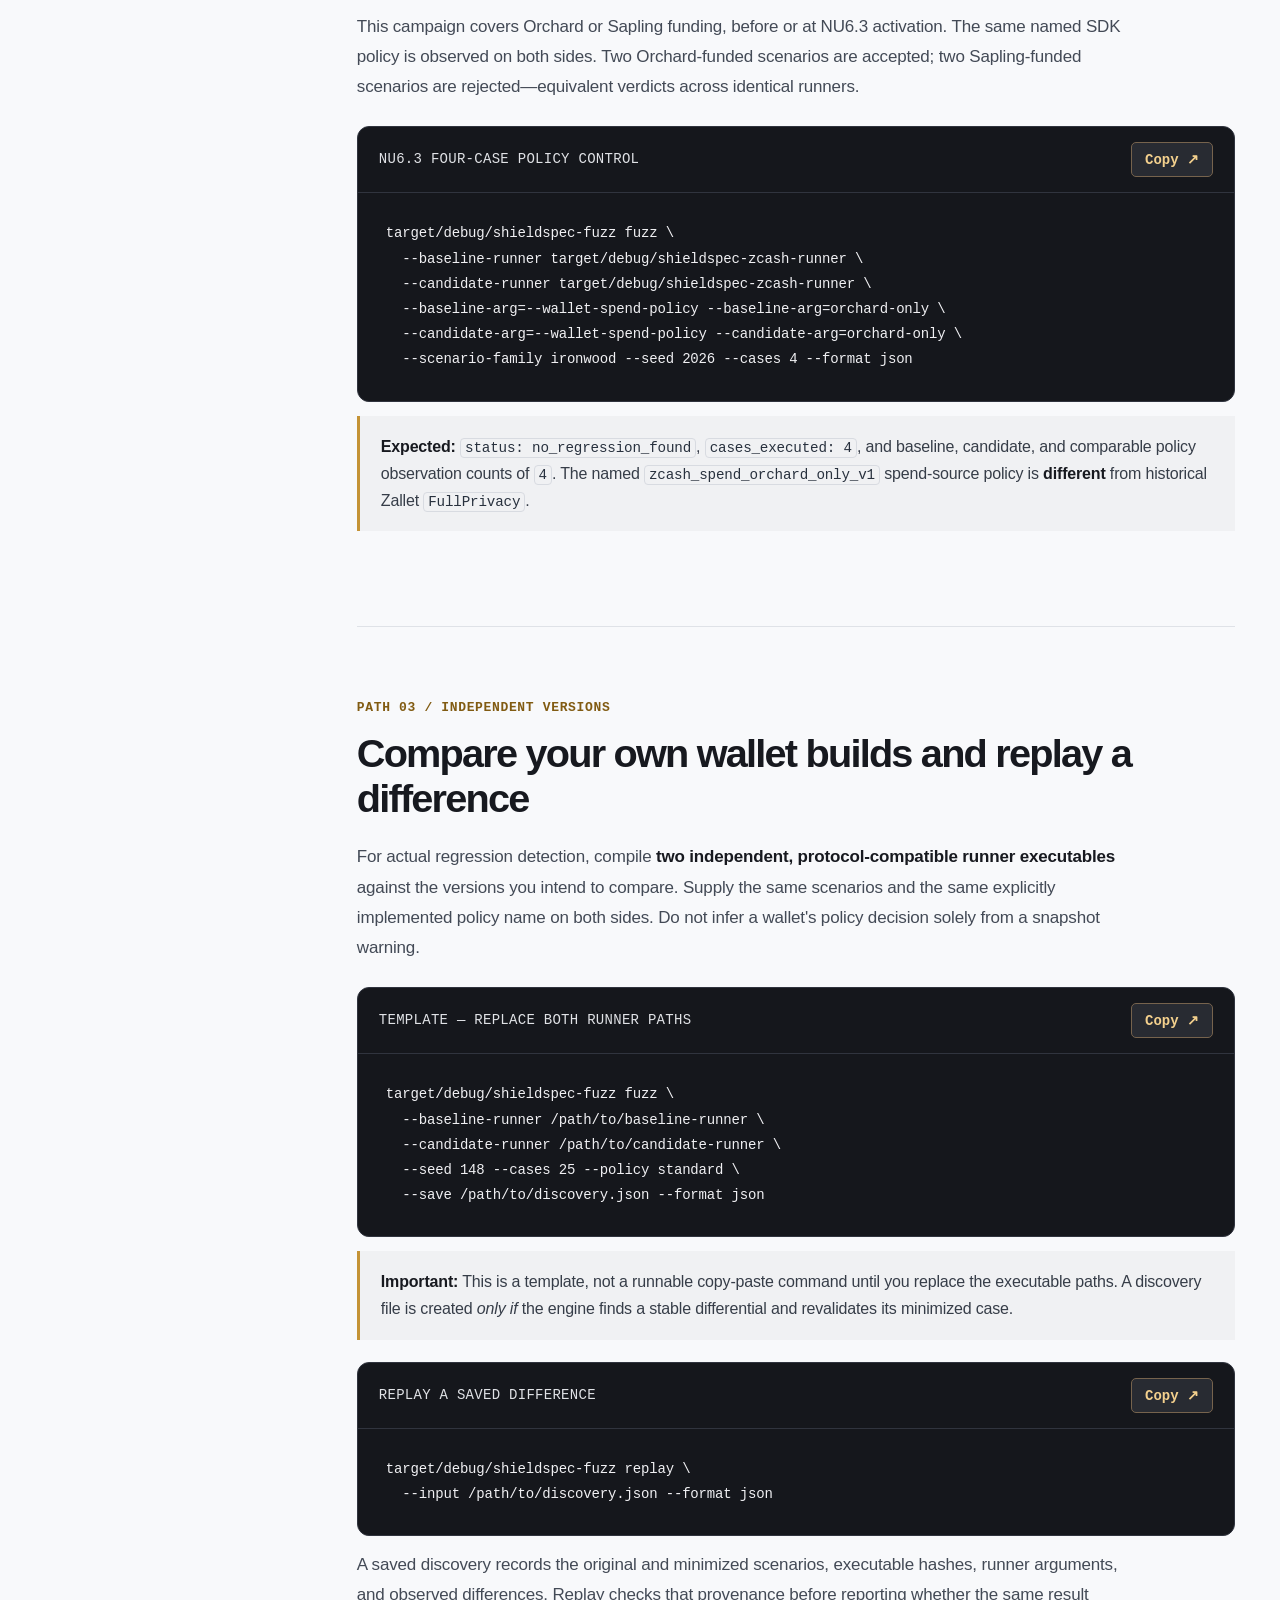
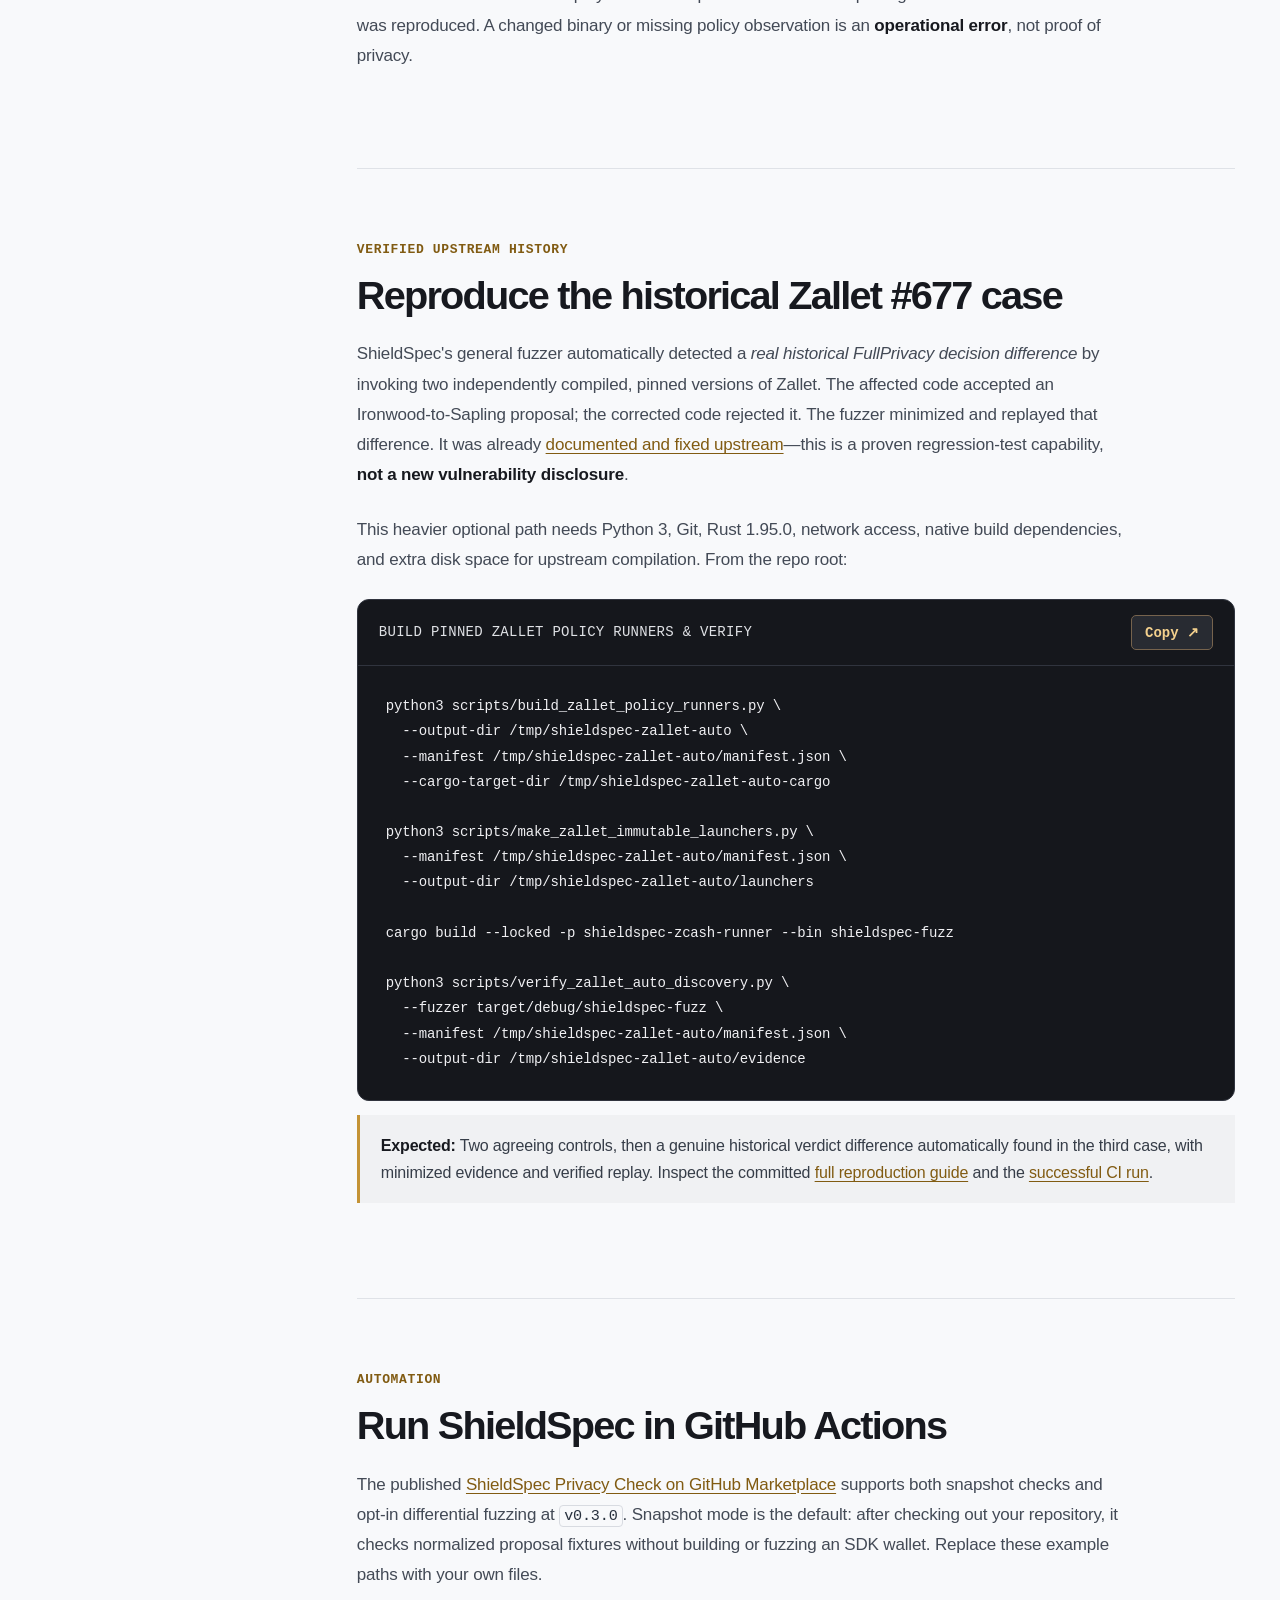
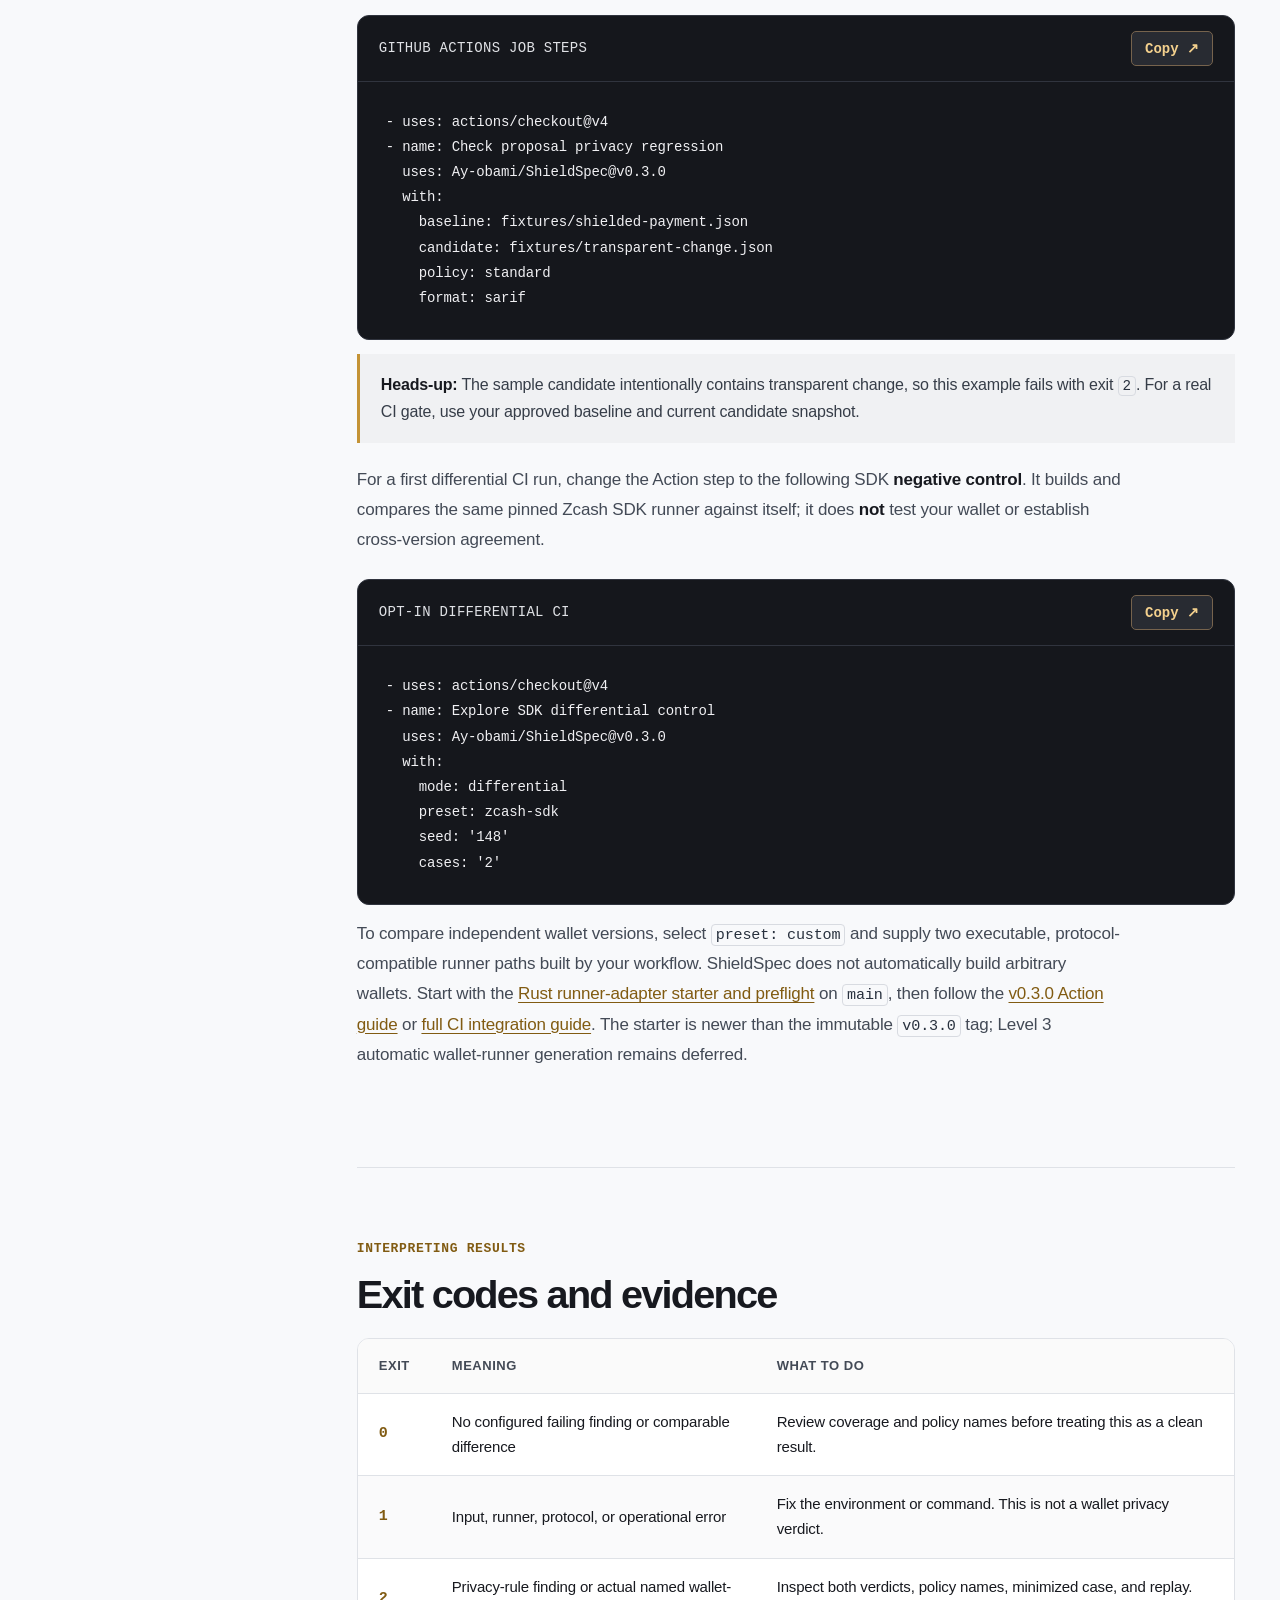
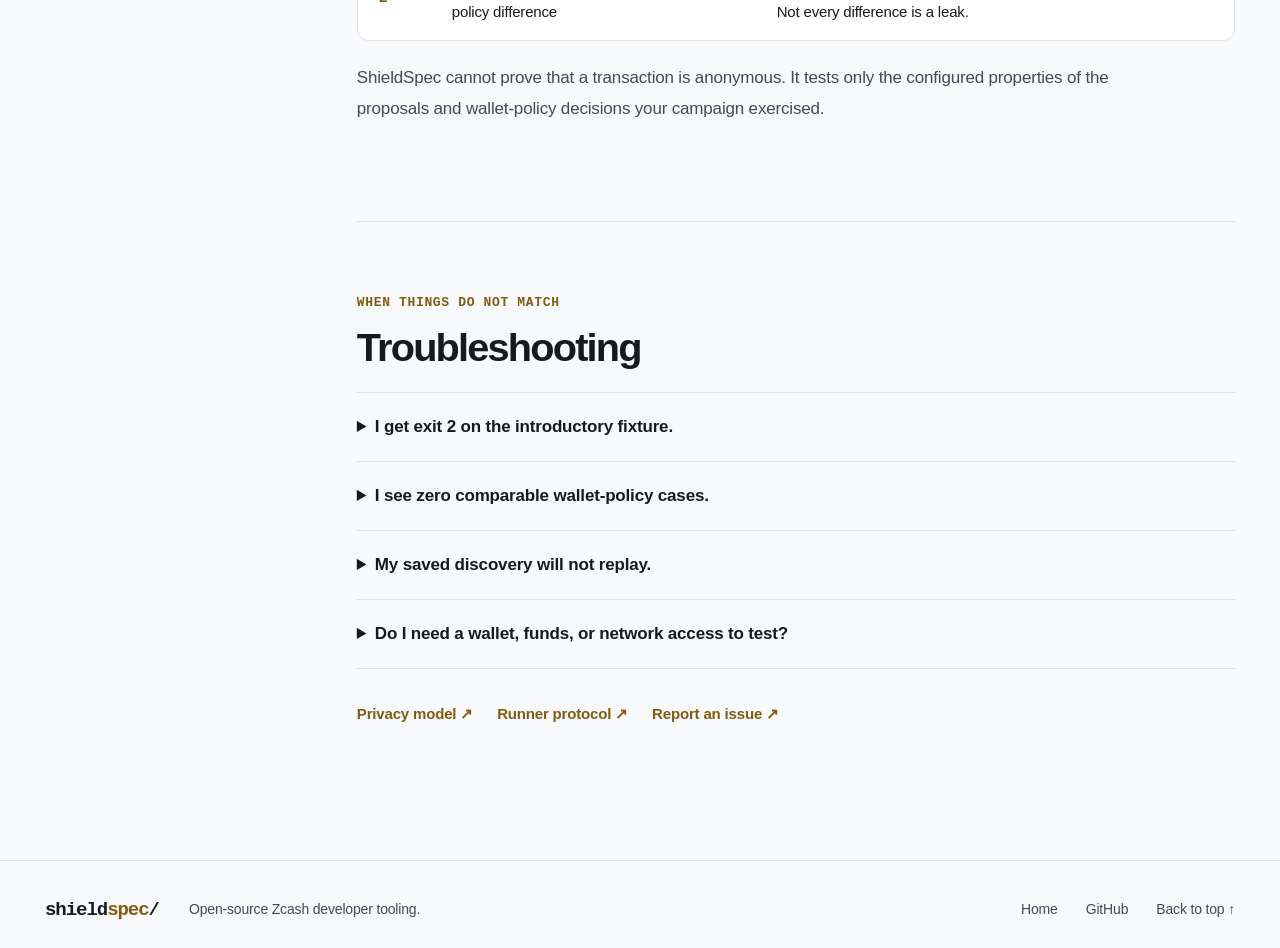
==== commit e6e31a44: "docs(site): align public guide with v0.3.0 Marketplace Action" ====
--- a/site/docs.html
+++ b/site/docs.html
@@ -127,17 +127,27 @@
 
           <section class="docs-section" id="ci-integration">
             <div class="docs-step-label">AUTOMATION</div>
-            <h2>Gate snapshot changes in GitHub Actions</h2>
-            <p>Add the lightweight action to a job <strong>after checking out your repository</strong>. This checks your own normalized proposal fixtures; it does not build or fuzz an SDK wallet. Replace the example baseline/candidate paths with your repository's generated snapshot files.</p>
+            <h2>Run ShieldSpec in GitHub Actions</h2>
+            <p>The published <a href="https://github.com/marketplace/actions/shieldspec-privacy-check" target="_blank" rel="noopener noreferrer">ShieldSpec Privacy Check on GitHub Marketplace</a> supports both snapshot checks and opt-in differential fuzzing at <code>v0.3.0</code>. Snapshot mode is the default: after checking out your repository, it checks normalized proposal fixtures without building or fuzzing an SDK wallet. Replace these example paths with your own files.</p>
             <div class="command-card"><div class="command-header"><span>GITHUB ACTIONS JOB STEPS</span><button class="copy-button" type="button" data-copy-target="docs-ci">Copy ↗</button></div><pre id="docs-ci" tabindex="0" aria-label="ShieldSpec GitHub Actions example"><code>- uses: actions/checkout@v4
 - name: Check proposal privacy regression
-  uses: Ay-obami/ShieldSpec@6abf7995bbf629e1f66219c4322e252b1dc70b3b
+  uses: Ay-obami/ShieldSpec@v0.3.0
   with:
     baseline: fixtures/shielded-payment.json
     candidate: fixtures/transparent-change.json
     policy: standard
     format: sarif</code></pre></div>
-            <p class="docs-outcome"><strong>Heads-up:</strong> The sample candidate intentionally contains transparent change, so this example fails with exit <code>2</code>. For a real CI gate, use your own approved baseline and current candidate snapshot. See the <a href="https://github.com/Ay-obami/ShieldSpec/blob/main/docs/ci-integration.md" target="_blank" rel="noopener noreferrer">complete integration guide</a>.</p>
+            <p class="docs-outcome"><strong>Heads-up:</strong> The sample candidate intentionally contains transparent change, so this example fails with exit <code>2</code>. For a real CI gate, use your approved baseline and current candidate snapshot.</p>
+            <p>For a first differential CI run, change the Action step to the following SDK <strong>negative control</strong>. It builds and compares the same pinned Zcash SDK runner against itself; it does <strong>not</strong> test your wallet or establish cross-version agreement.</p>
+            <div class="command-card"><div class="command-header"><span>OPT-IN DIFFERENTIAL CI</span><button class="copy-button" type="button" data-copy-target="docs-ci-differential">Copy ↗</button></div><pre id="docs-ci-differential" tabindex="0" aria-label="ShieldSpec differential GitHub Actions example"><code>- uses: actions/checkout@v4
+- name: Explore SDK differential control
+  uses: Ay-obami/ShieldSpec@v0.3.0
+  with:
+    mode: differential
+    preset: zcash-sdk
+    seed: '148'
+    cases: '2'</code></pre></div>
+            <p>To compare independent wallet versions, select <code>preset: custom</code> and supply two executable, protocol-compatible runner paths built by your workflow. ShieldSpec does not automatically build arbitrary wallets. Start with the <a href="https://github.com/Ay-obami/ShieldSpec/blob/main/examples/runner-adapter/README.md" target="_blank" rel="noopener noreferrer">Rust runner-adapter starter and preflight</a> on <code>main</code>, then follow the <a href="https://github.com/Ay-obami/ShieldSpec/blob/main/docs/github-action.md" target="_blank" rel="noopener noreferrer">v0.3.0 Action guide</a> or <a href="https://github.com/Ay-obami/ShieldSpec/blob/main/docs/ci-integration.md" target="_blank" rel="noopener noreferrer">full CI integration guide</a>. The starter is newer than the immutable <code>v0.3.0</code> tag; Level 3 automatic wallet-runner generation remains deferred.</p>
           </section>
 
           <section class="docs-section" id="exit-codes">
--- a/site/styles.css
+++ b/site/styles.css
@@ -152,11 +152,15 @@
 .case-meta span { display: flex; flex-direction: column; gap: 5px; }
 .case-meta small { color: #c5c7d0; font: 13px ui-monospace, Consolas, monospace; letter-spacing: .05em; }
 .case-meta b { color: #f0f0f2; font-size: 15px; font-weight: 600; }
+.case-proposal { padding: 17px 20px; margin: 0 0 24px; border-left: 3px solid #d9a943; border-radius: 3px; background: #25272d; color: #e2e5eb !important; font-size: 15px !important; line-height: 1.6 !important; max-width: none !important; }
 .compare-grid { display: grid; grid-template-columns: repeat(2,minmax(0,1fr)); gap: 16px; }
-.compare-panel { min-height: 152px; padding: 25px; border: 1px solid #40444e; border-radius: 8px; background: #202329; }
+.compare-panel { min-width: 0; padding: 24px; border: 1px solid #40444e; border-radius: 8px; background: #202329; }
 .compare-panel.corrected { background: #1c2025; }
-.compare-label { display: block; margin-bottom: 14px; color: #d3d5dc; font-size: 13px; letter-spacing: .05em; }
-.compare-panel code { display: block; margin-bottom: 15px; color: #f0f0f1; font-size: 15px; }
+.compare-label { display: block; margin-bottom: 12px; color: #d3d5dc; font-size: 13px; letter-spacing: .05em; }
+.compare-panel code { display: block; margin-bottom: 15px; color: #f0f0f1; font-size: 14px; overflow-wrap: anywhere; }
+.compare-summary { min-height: 65px; margin: 14px 0 13px; color: #e3e4e9; font-size: 15px; line-height: 1.55; }
+.compare-source { color: #f4c969; font-size: 14px; font-weight: 700; text-decoration: underline; text-underline-offset: 4px; }
+.compare-source:hover { color: #ffda87; }
 .verdict { display: inline-flex; align-items: center; gap: 8px; font-size: 14px; font-weight: 700; }
 .verdict.is-accepted { color: #f1cb7a; }
 .verdict.is-rejected { color: #e2e3e7; }
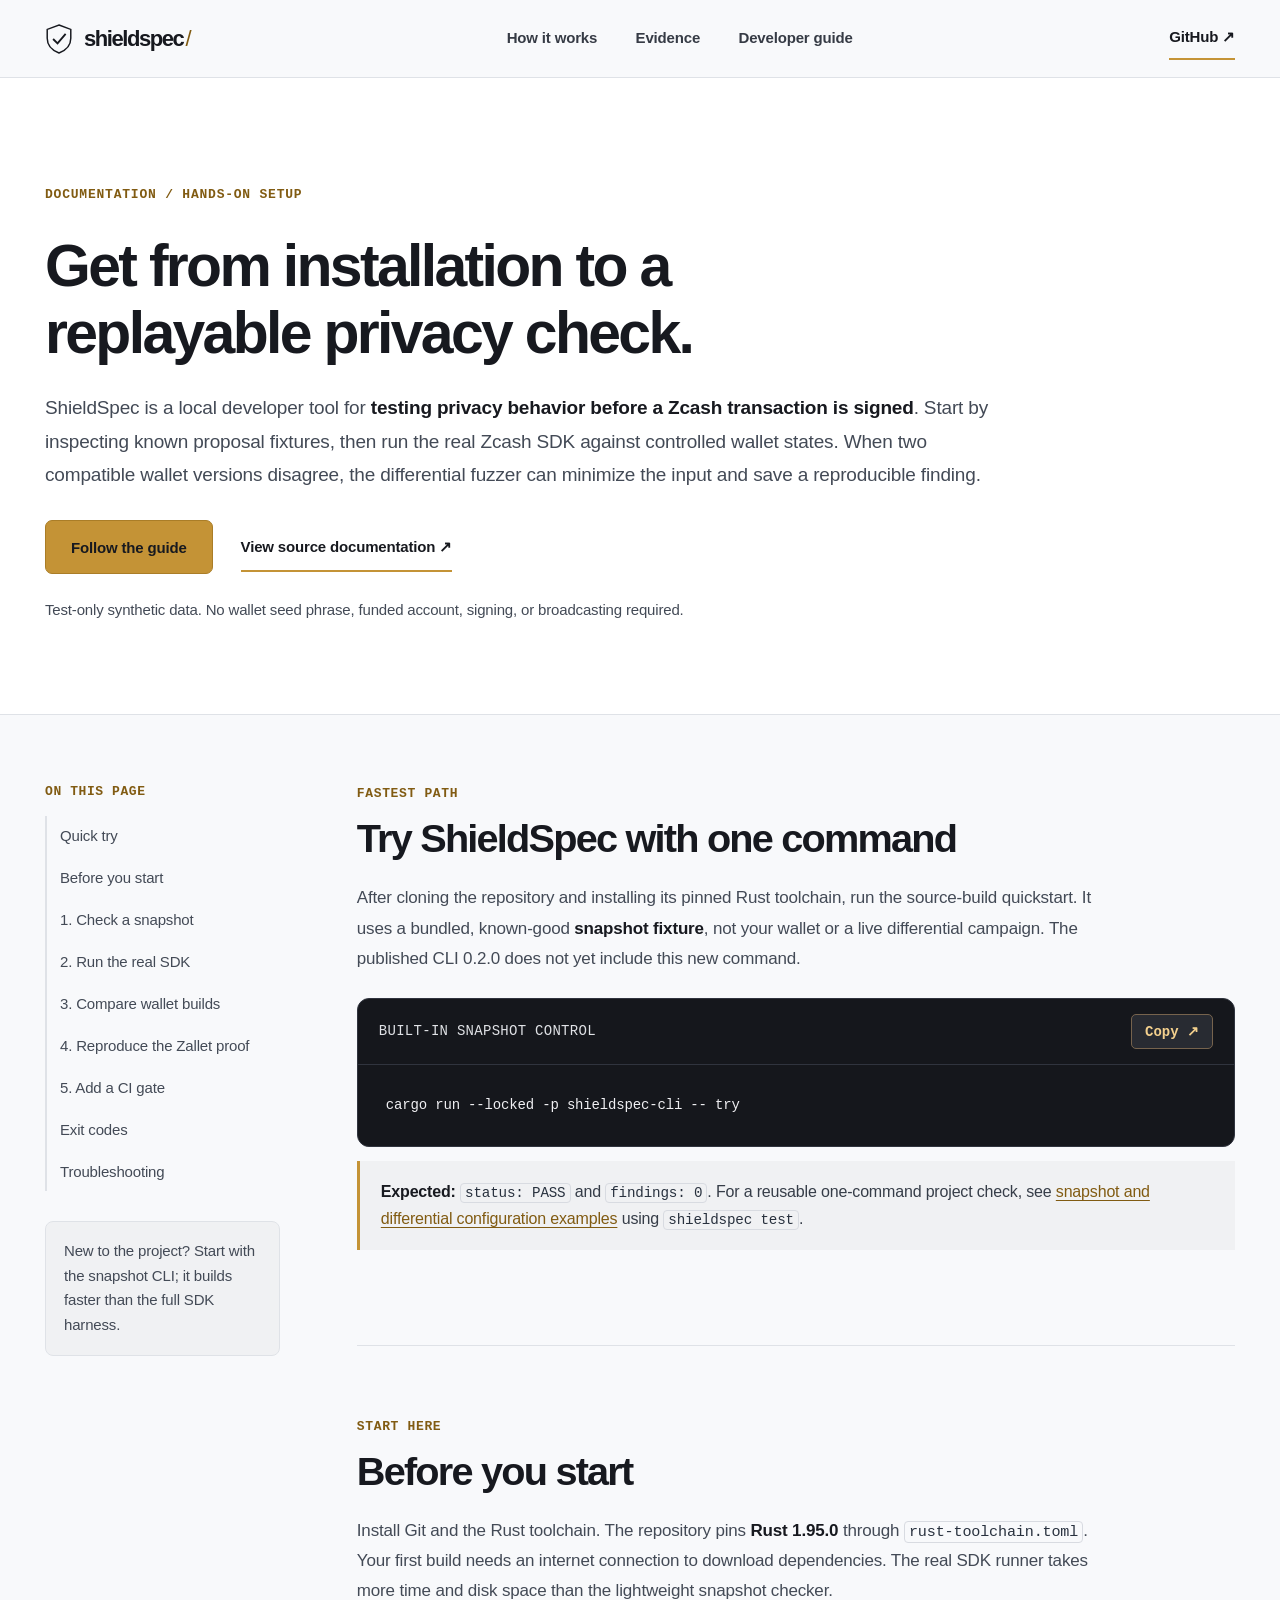
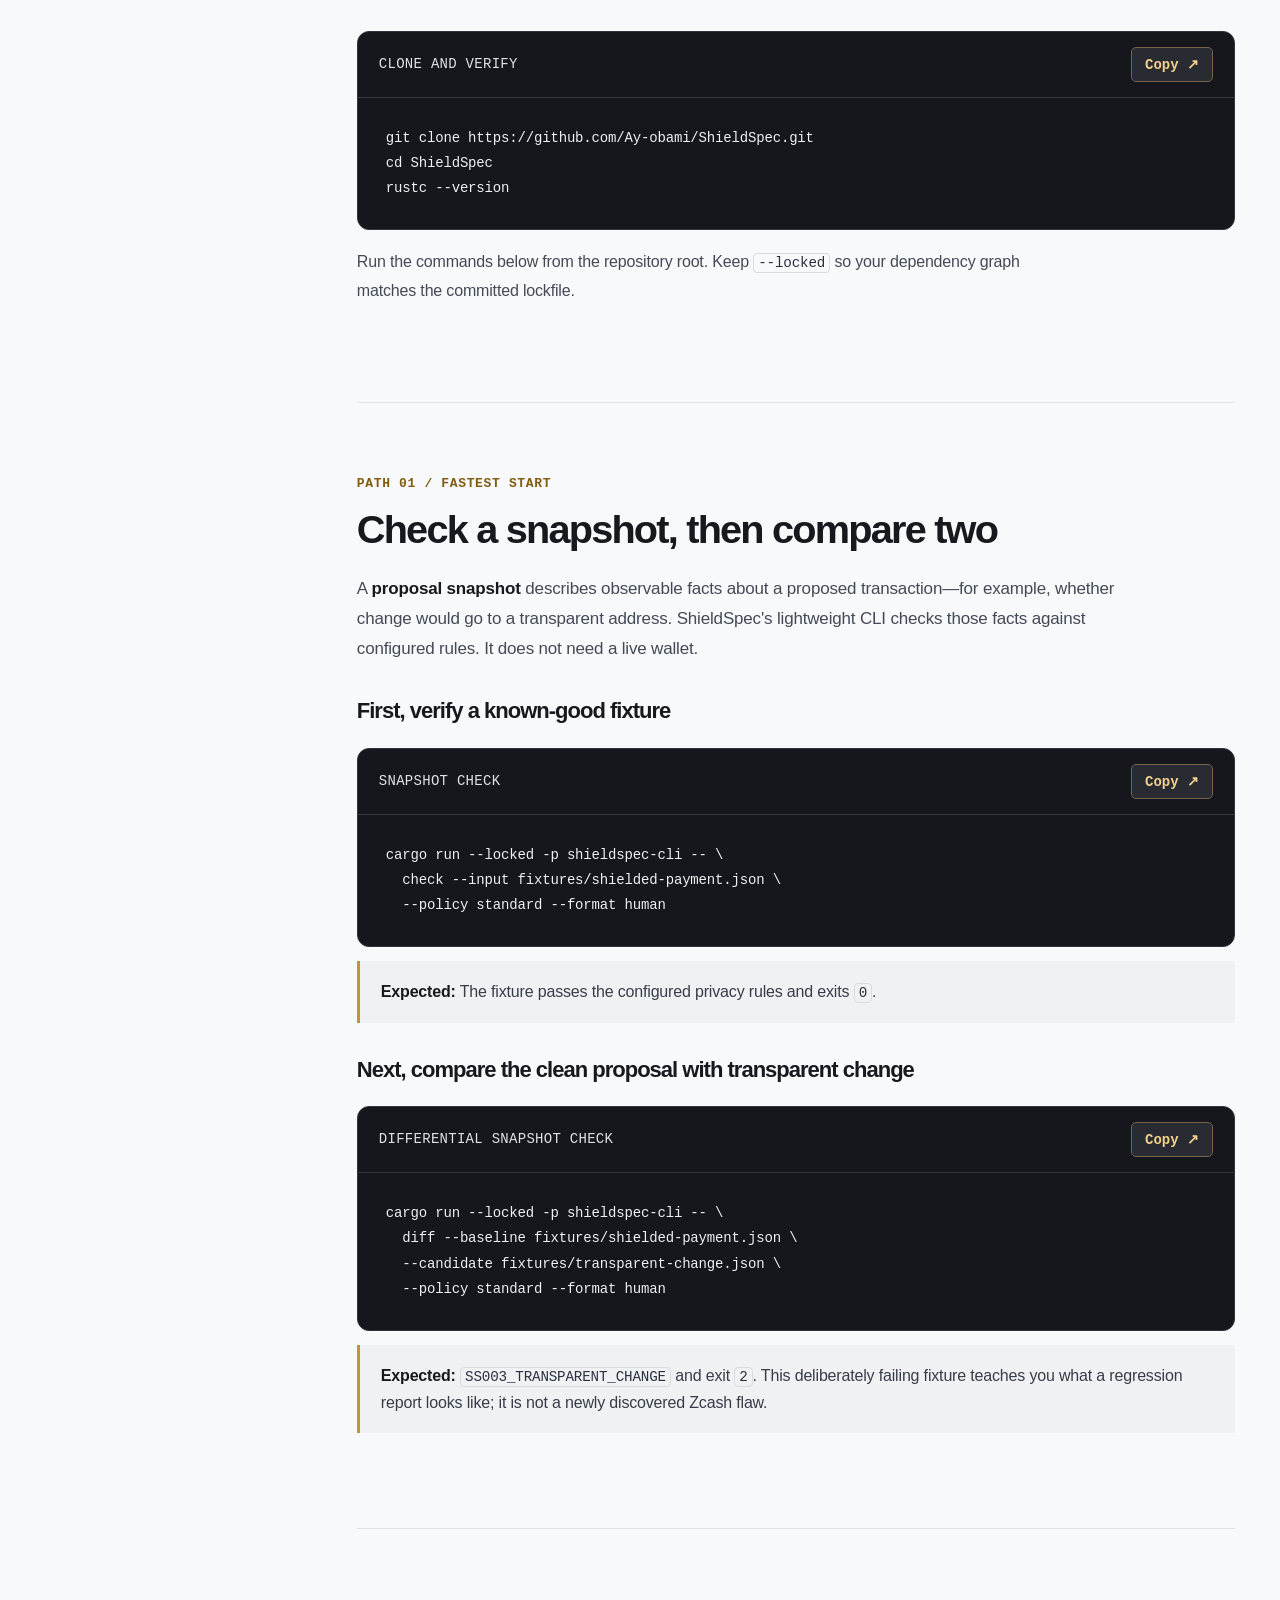
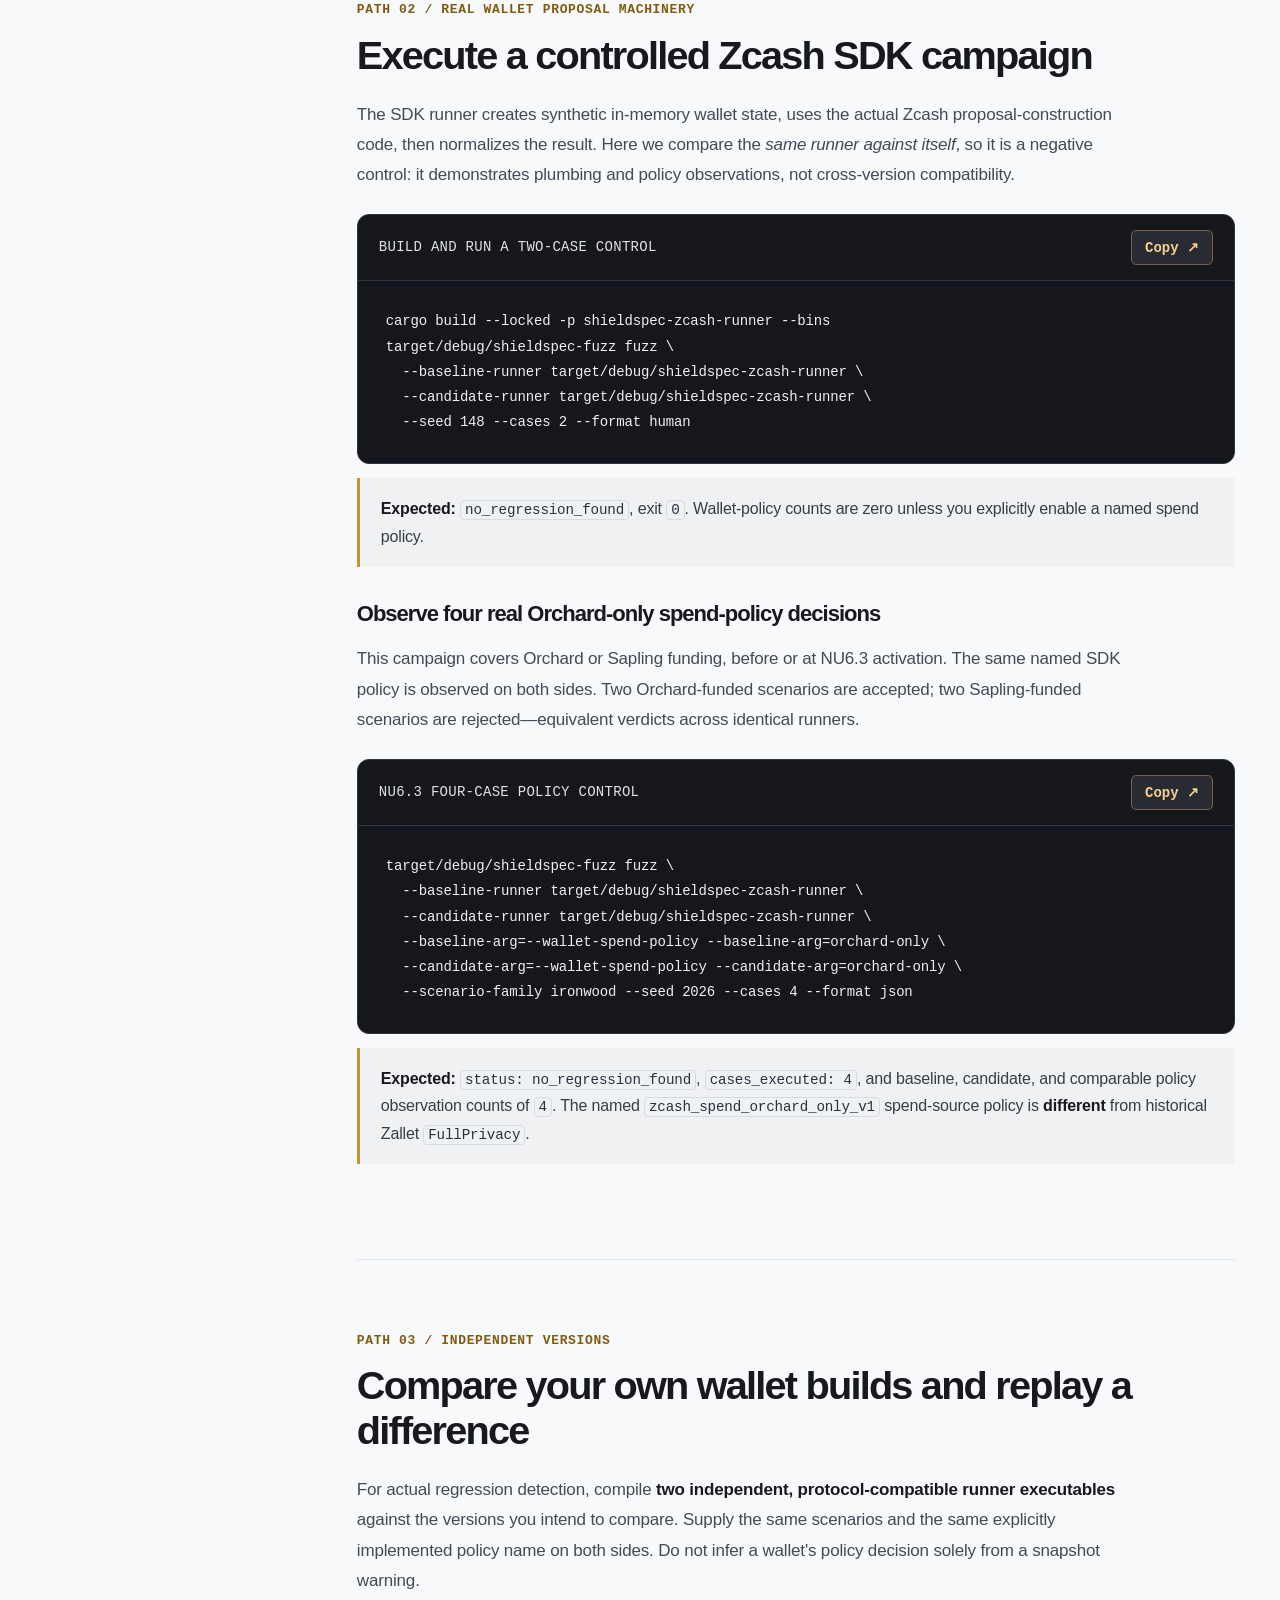
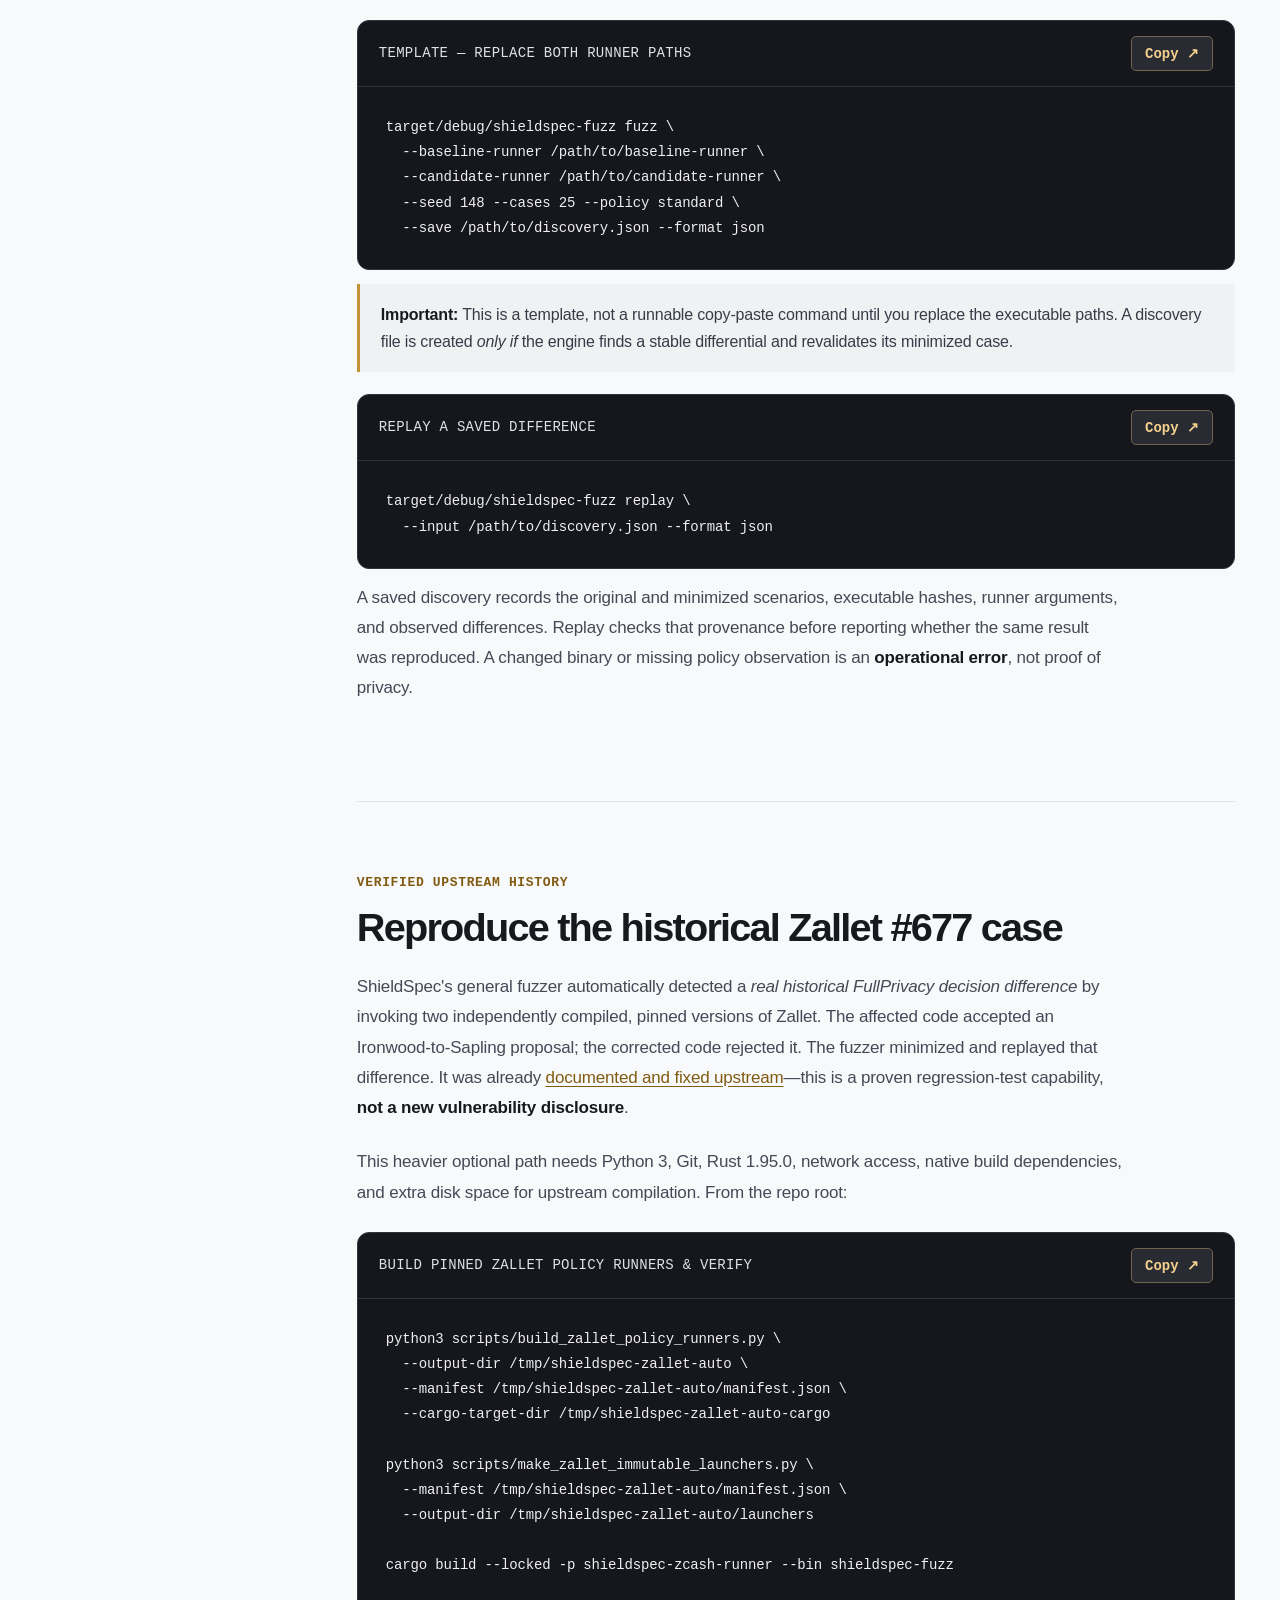
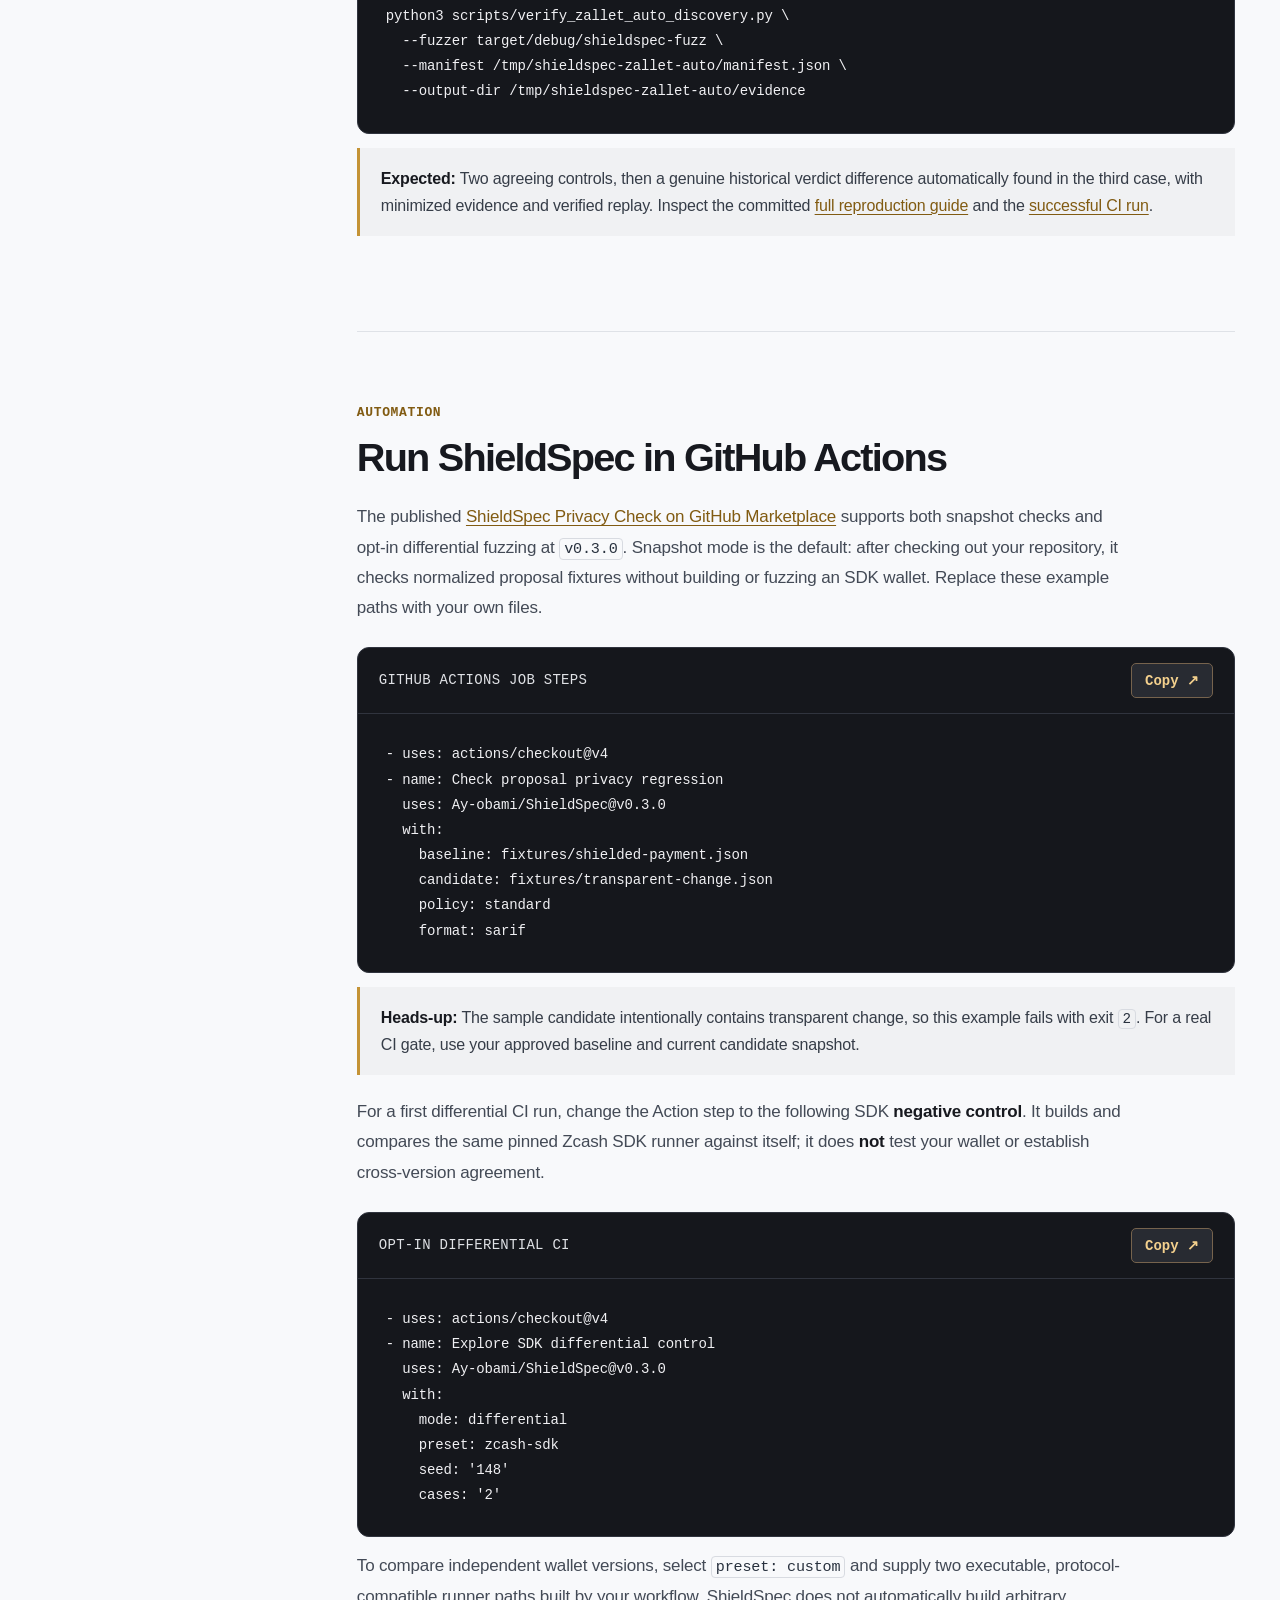
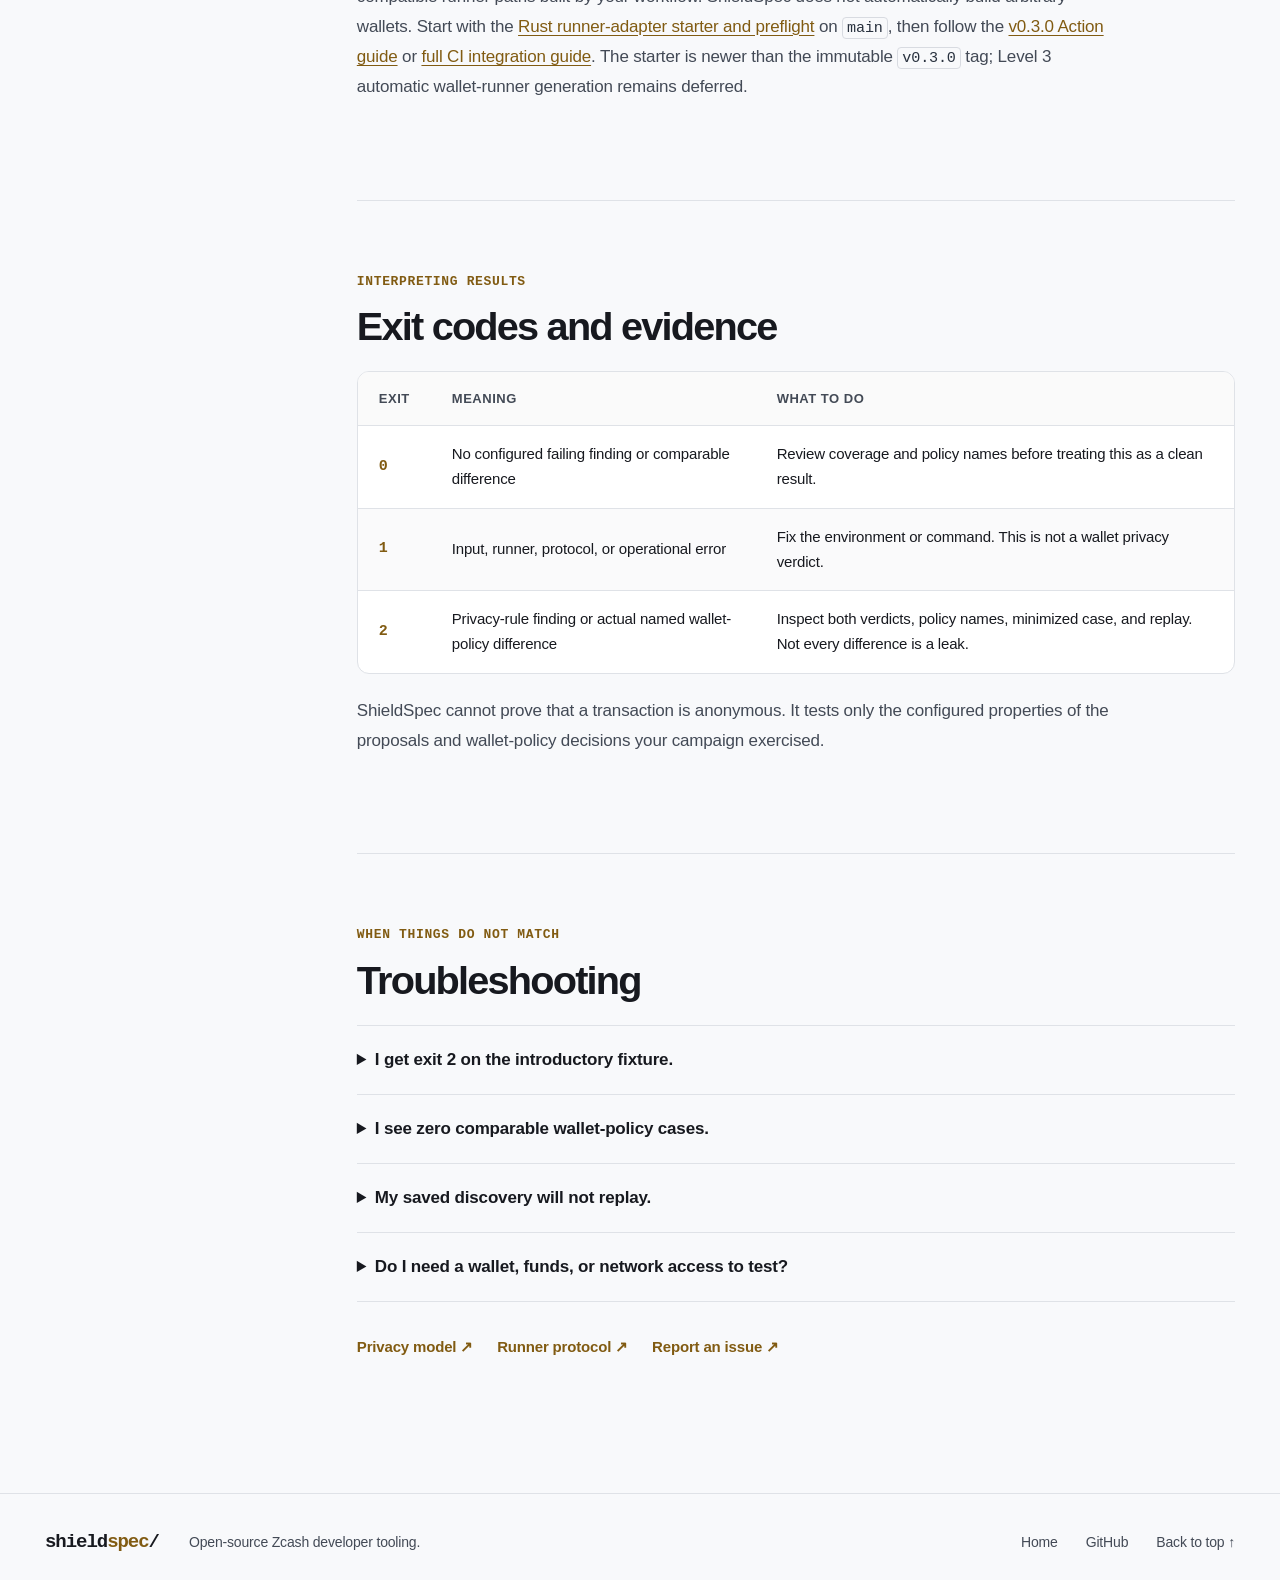
==== commit 06237799: "feat(cli): add quickstart and config-driven privacy checks" ====
--- a/site/docs.html
+++ b/site/docs.html
@@ -34,11 +34,19 @@
       <div class="container docs-layout">
         <aside class="docs-sidebar" aria-label="Developer guide contents">
           <p class="docs-sidebar-label">ON THIS PAGE</p>
-          <nav aria-label="Guide sections"><a href="#prerequisites">Before you start</a><a href="#snapshot-check">1. Check a snapshot</a><a href="#real-sdk">2. Run the real SDK</a><a href="#compare-builds">3. Compare wallet builds</a><a href="#zallet-proof">4. Reproduce the Zallet proof</a><a href="#ci-integration">5. Add a CI gate</a><a href="#exit-codes">Exit codes</a><a href="#troubleshooting">Troubleshooting</a></nav>
+          <nav aria-label="Guide sections"><a href="#quick-try">Quick try</a><a href="#prerequisites">Before you start</a><a href="#snapshot-check">1. Check a snapshot</a><a href="#real-sdk">2. Run the real SDK</a><a href="#compare-builds">3. Compare wallet builds</a><a href="#zallet-proof">4. Reproduce the Zallet proof</a><a href="#ci-integration">5. Add a CI gate</a><a href="#exit-codes">Exit codes</a><a href="#troubleshooting">Troubleshooting</a></nav>
           <div class="docs-sidebar-note">New to the project? Start with the snapshot CLI; it builds faster than the full SDK harness.</div>
         </aside>
 
         <div class="docs-content">
+          <section class="docs-section" id="quick-try">
+            <div class="docs-step-label">FASTEST PATH</div>
+            <h2>Try ShieldSpec with one command</h2>
+            <p>After cloning the repository and installing its pinned Rust toolchain, run the source-build quickstart. It uses a bundled, known-good <strong>snapshot fixture</strong>, not your wallet or a live differential campaign. The published CLI 0.2.0 does not yet include this new command.</p>
+            <div class="command-card"><div class="command-header"><span>BUILT-IN SNAPSHOT CONTROL</span><button class="copy-button" type="button" data-copy-target="docs-quick-try">Copy ↗</button></div><pre id="docs-quick-try" tabindex="0" aria-label="Run ShieldSpec built-in snapshot example"><code>cargo run --locked -p shieldspec-cli -- try</code></pre></div>
+            <p class="docs-outcome"><strong>Expected:</strong> <code>status: PASS</code> and <code>findings: 0</code>. For a reusable one-command project check, see <a href="https://github.com/Ay-obami/ShieldSpec/blob/main/docs/simple-workflows.md" target="_blank" rel="noopener noreferrer">snapshot and differential configuration examples</a> using <code>shieldspec test</code>.</p>
+          </section>
+
           <section class="docs-section" id="prerequisites">
             <div class="docs-step-label">START HERE</div>
             <h2>Before you start</h2>
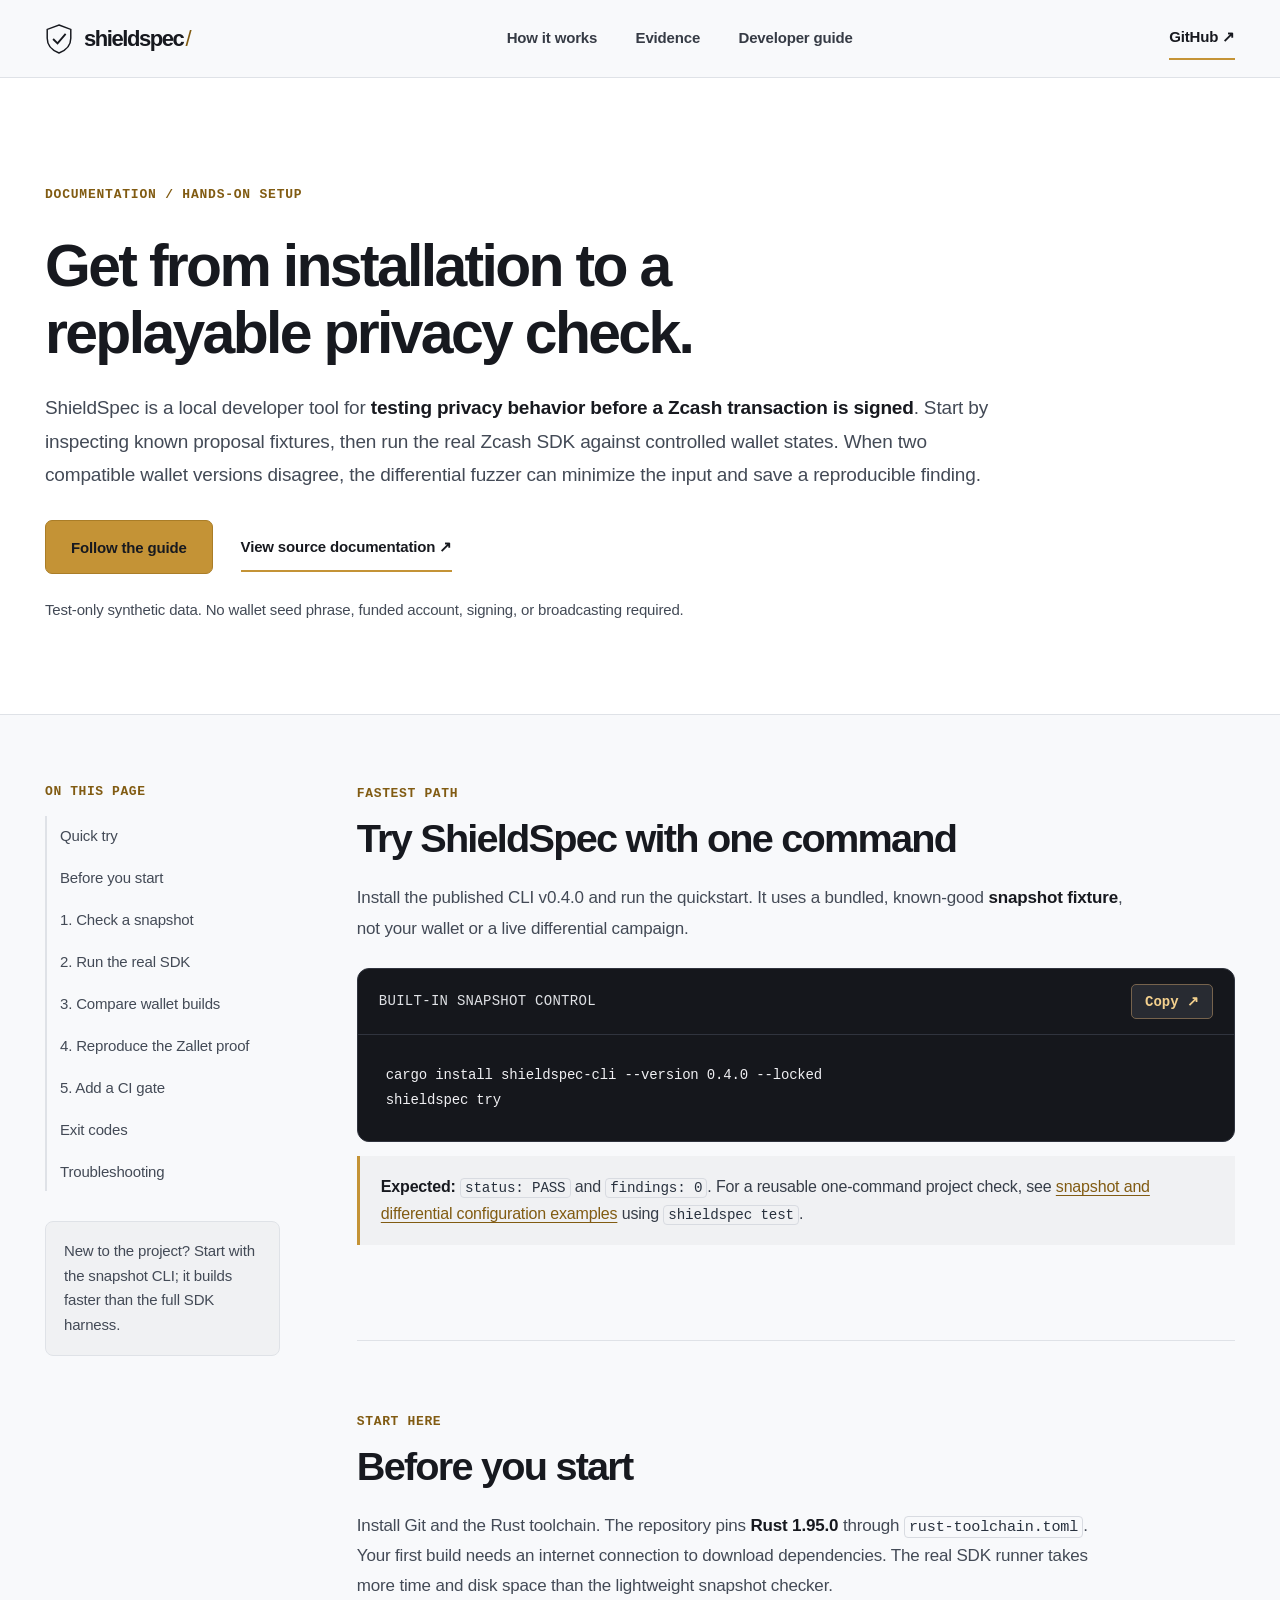
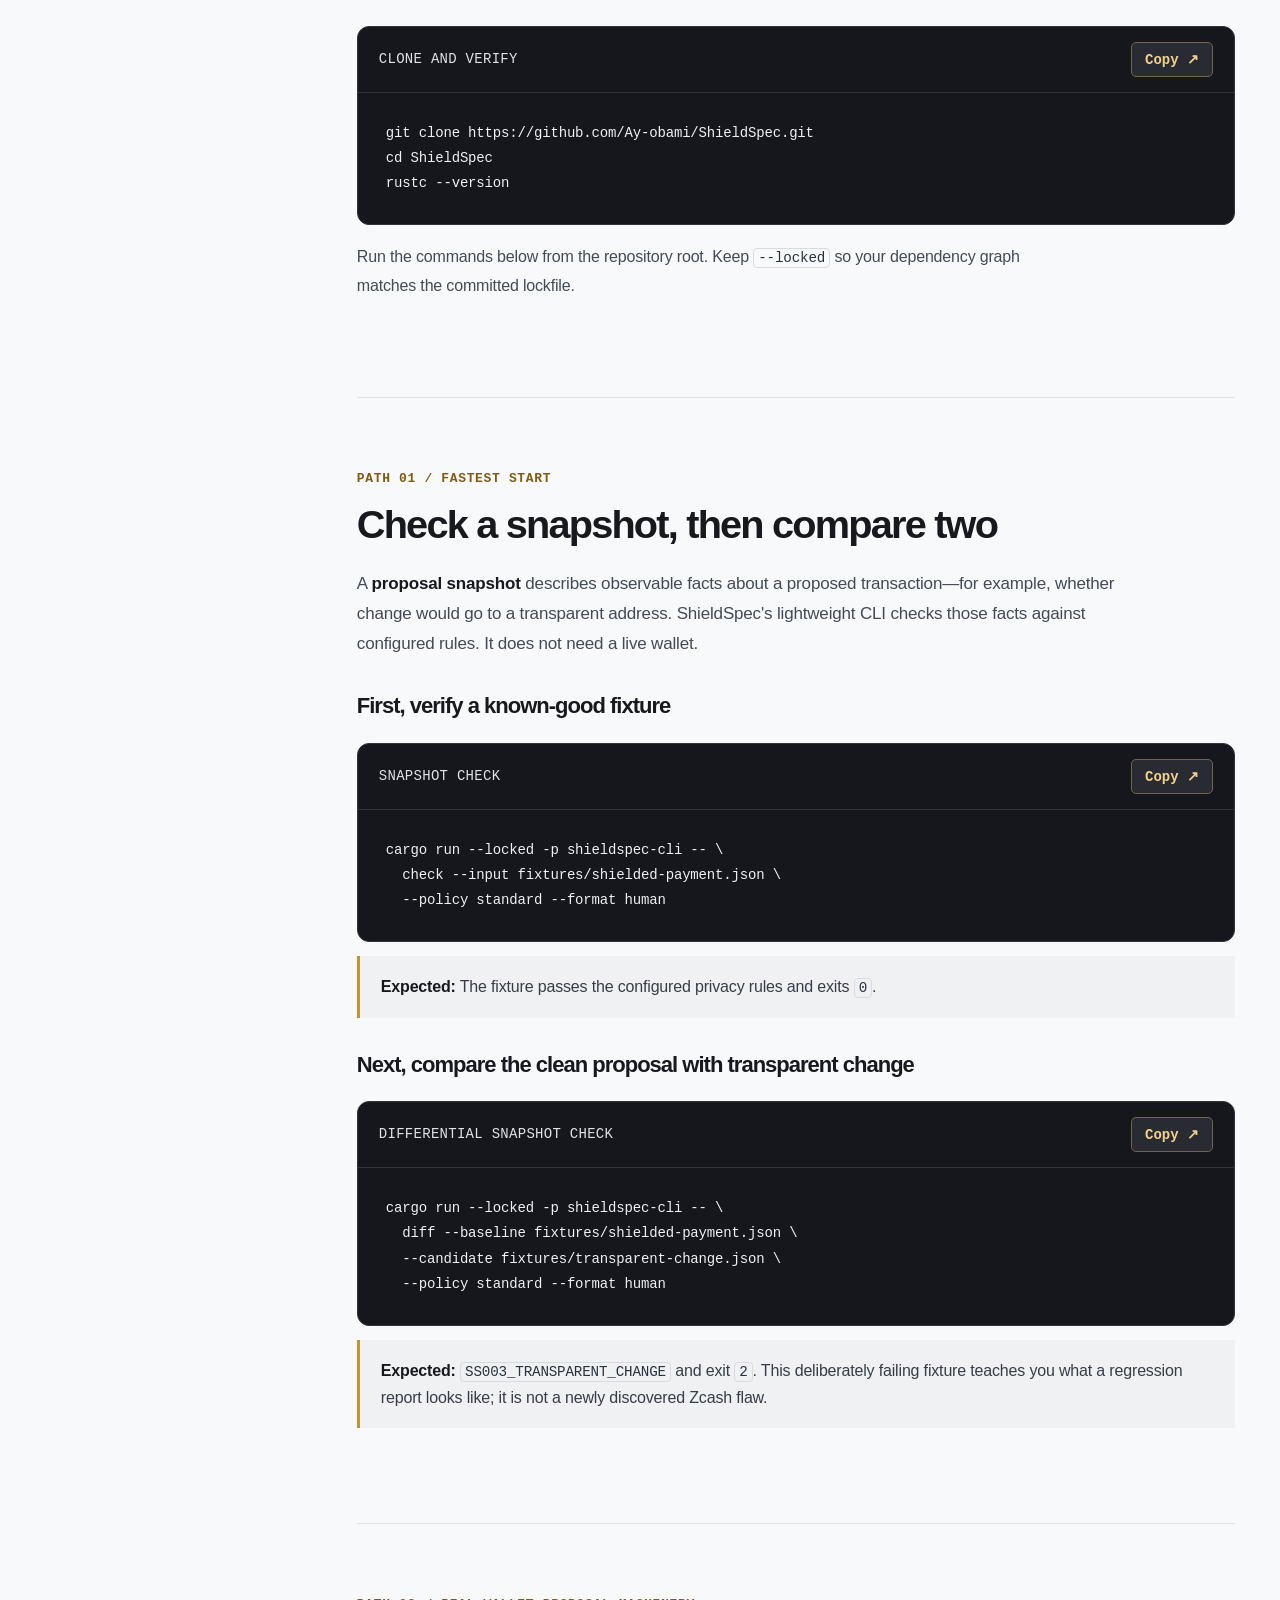
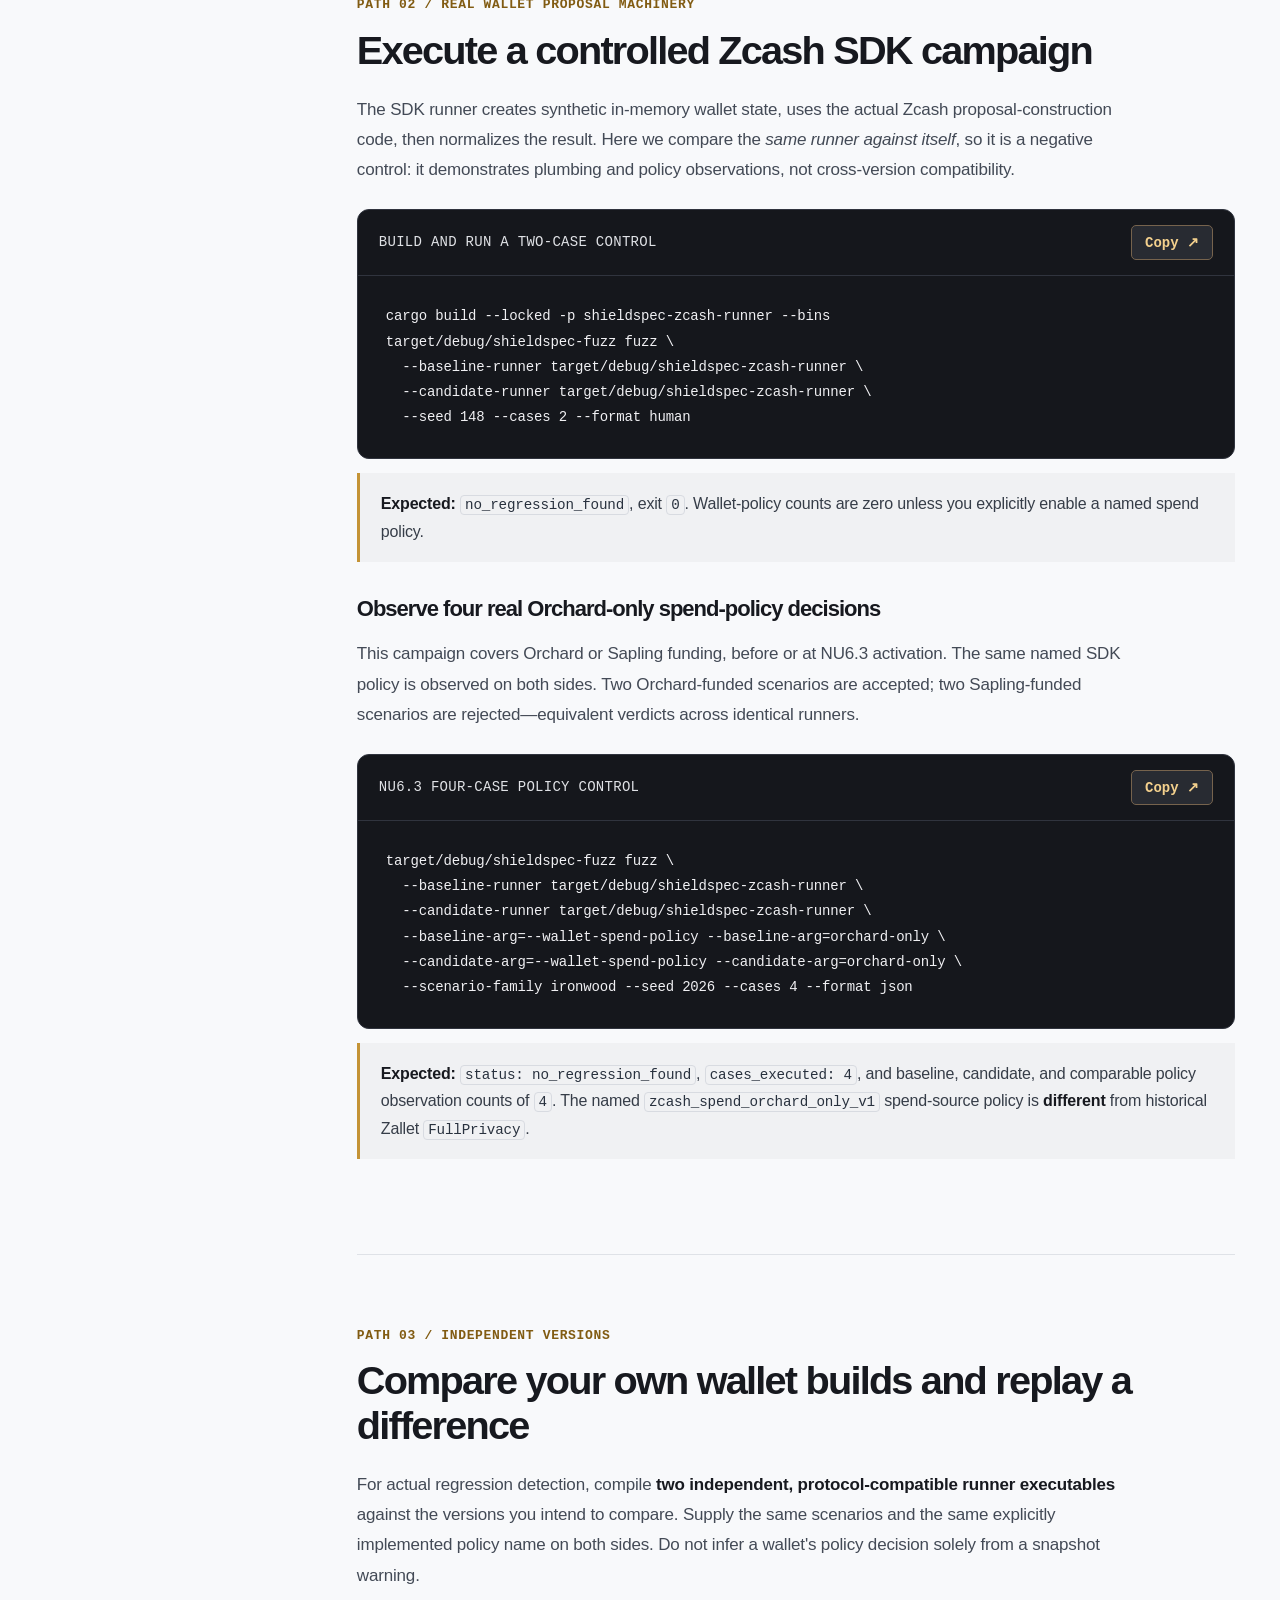
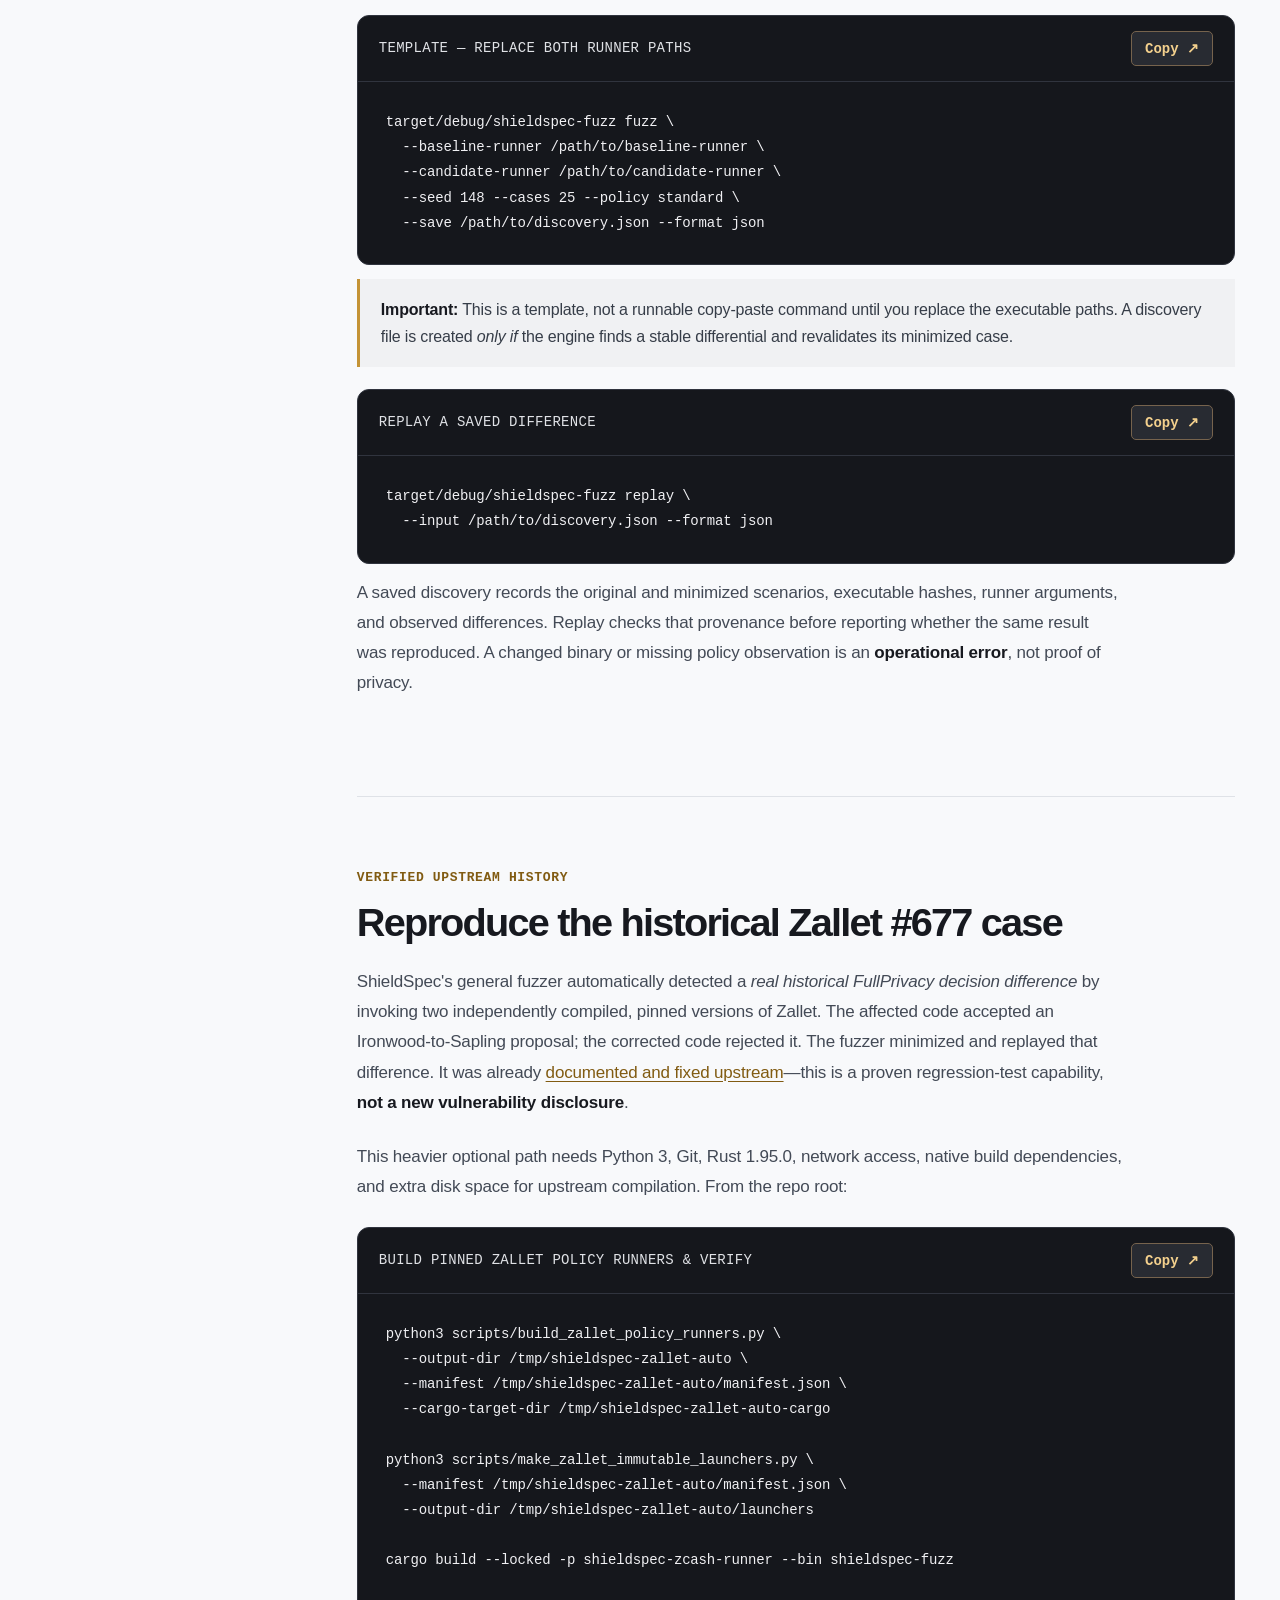
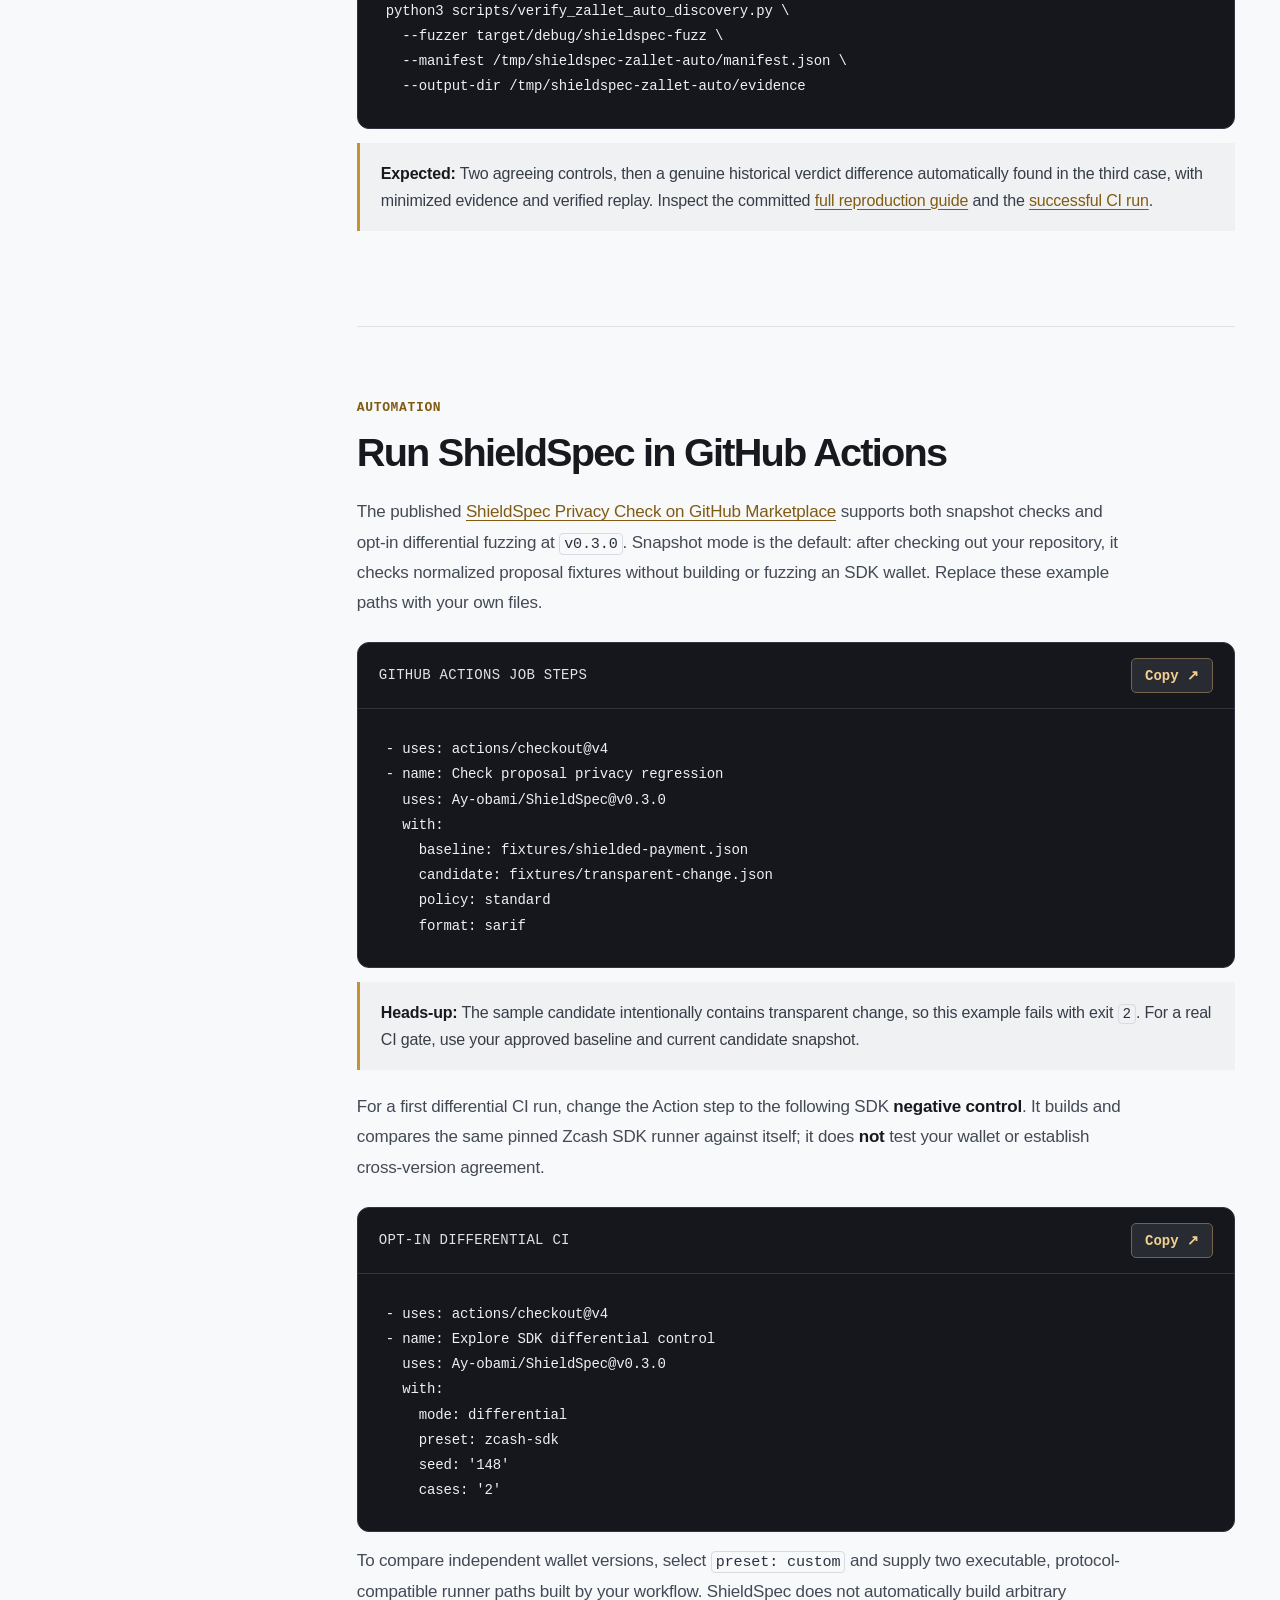
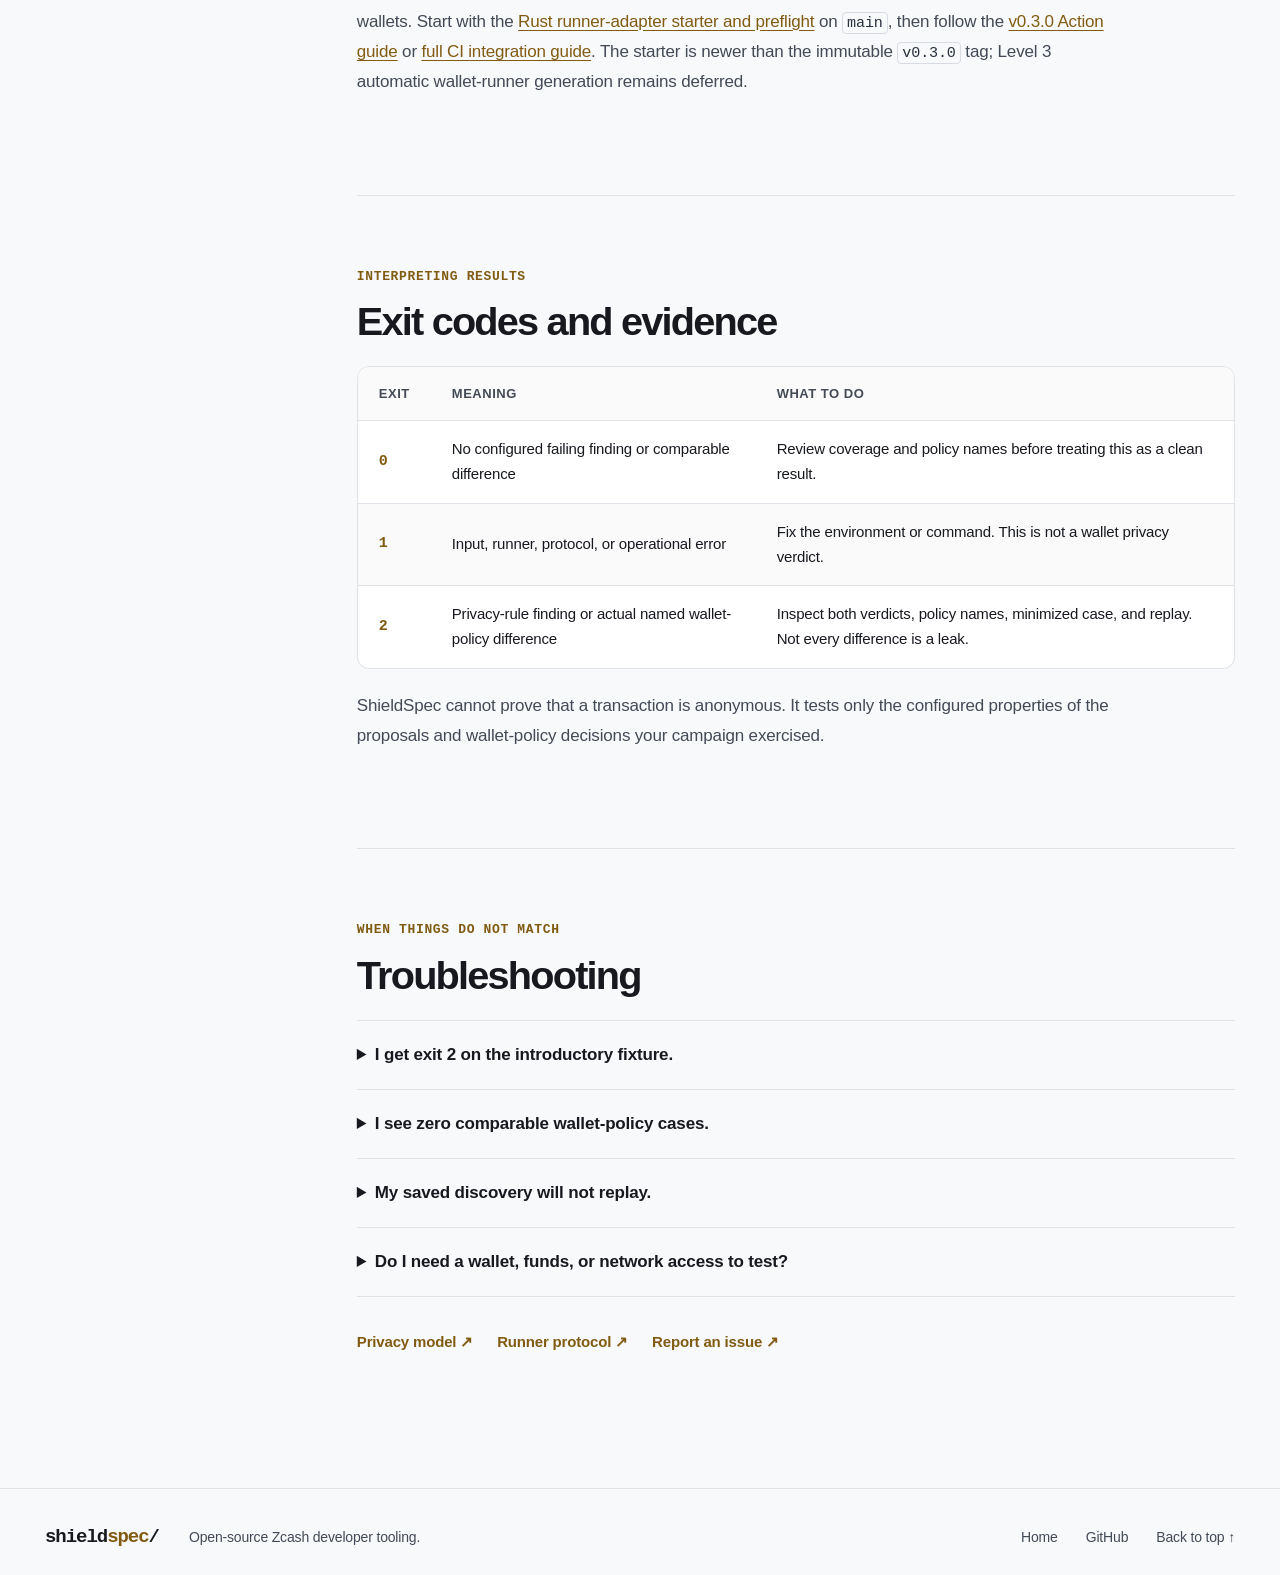
==== commit e0591c46: "docs: use published ShieldSpec CLI v0.4.0 quickstarts" ====
--- a/site/docs.html
+++ b/site/docs.html
@@ -42,8 +42,9 @@
           <section class="docs-section" id="quick-try">
             <div class="docs-step-label">FASTEST PATH</div>
             <h2>Try ShieldSpec with one command</h2>
-            <p>After cloning the repository and installing its pinned Rust toolchain, run the source-build quickstart. It uses a bundled, known-good <strong>snapshot fixture</strong>, not your wallet or a live differential campaign. The published CLI 0.2.0 does not yet include this new command.</p>
-            <div class="command-card"><div class="command-header"><span>BUILT-IN SNAPSHOT CONTROL</span><button class="copy-button" type="button" data-copy-target="docs-quick-try">Copy ↗</button></div><pre id="docs-quick-try" tabindex="0" aria-label="Run ShieldSpec built-in snapshot example"><code>cargo run --locked -p shieldspec-cli -- try</code></pre></div>
+            <p>Install the published CLI v0.4.0 and run the quickstart. It uses a bundled, known-good <strong>snapshot fixture</strong>, not your wallet or a live differential campaign.</p>
+            <div class="command-card"><div class="command-header"><span>BUILT-IN SNAPSHOT CONTROL</span><button class="copy-button" type="button" data-copy-target="docs-quick-try">Copy ↗</button></div><pre id="docs-quick-try" tabindex="0" aria-label="Run ShieldSpec built-in snapshot example"><code>cargo install shieldspec-cli --version 0.4.0 --locked
+shieldspec try</code></pre></div>
             <p class="docs-outcome"><strong>Expected:</strong> <code>status: PASS</code> and <code>findings: 0</code>. For a reusable one-command project check, see <a href="https://github.com/Ay-obami/ShieldSpec/blob/main/docs/simple-workflows.md" target="_blank" rel="noopener noreferrer">snapshot and differential configuration examples</a> using <code>shieldspec test</code>.</p>
           </section>
 
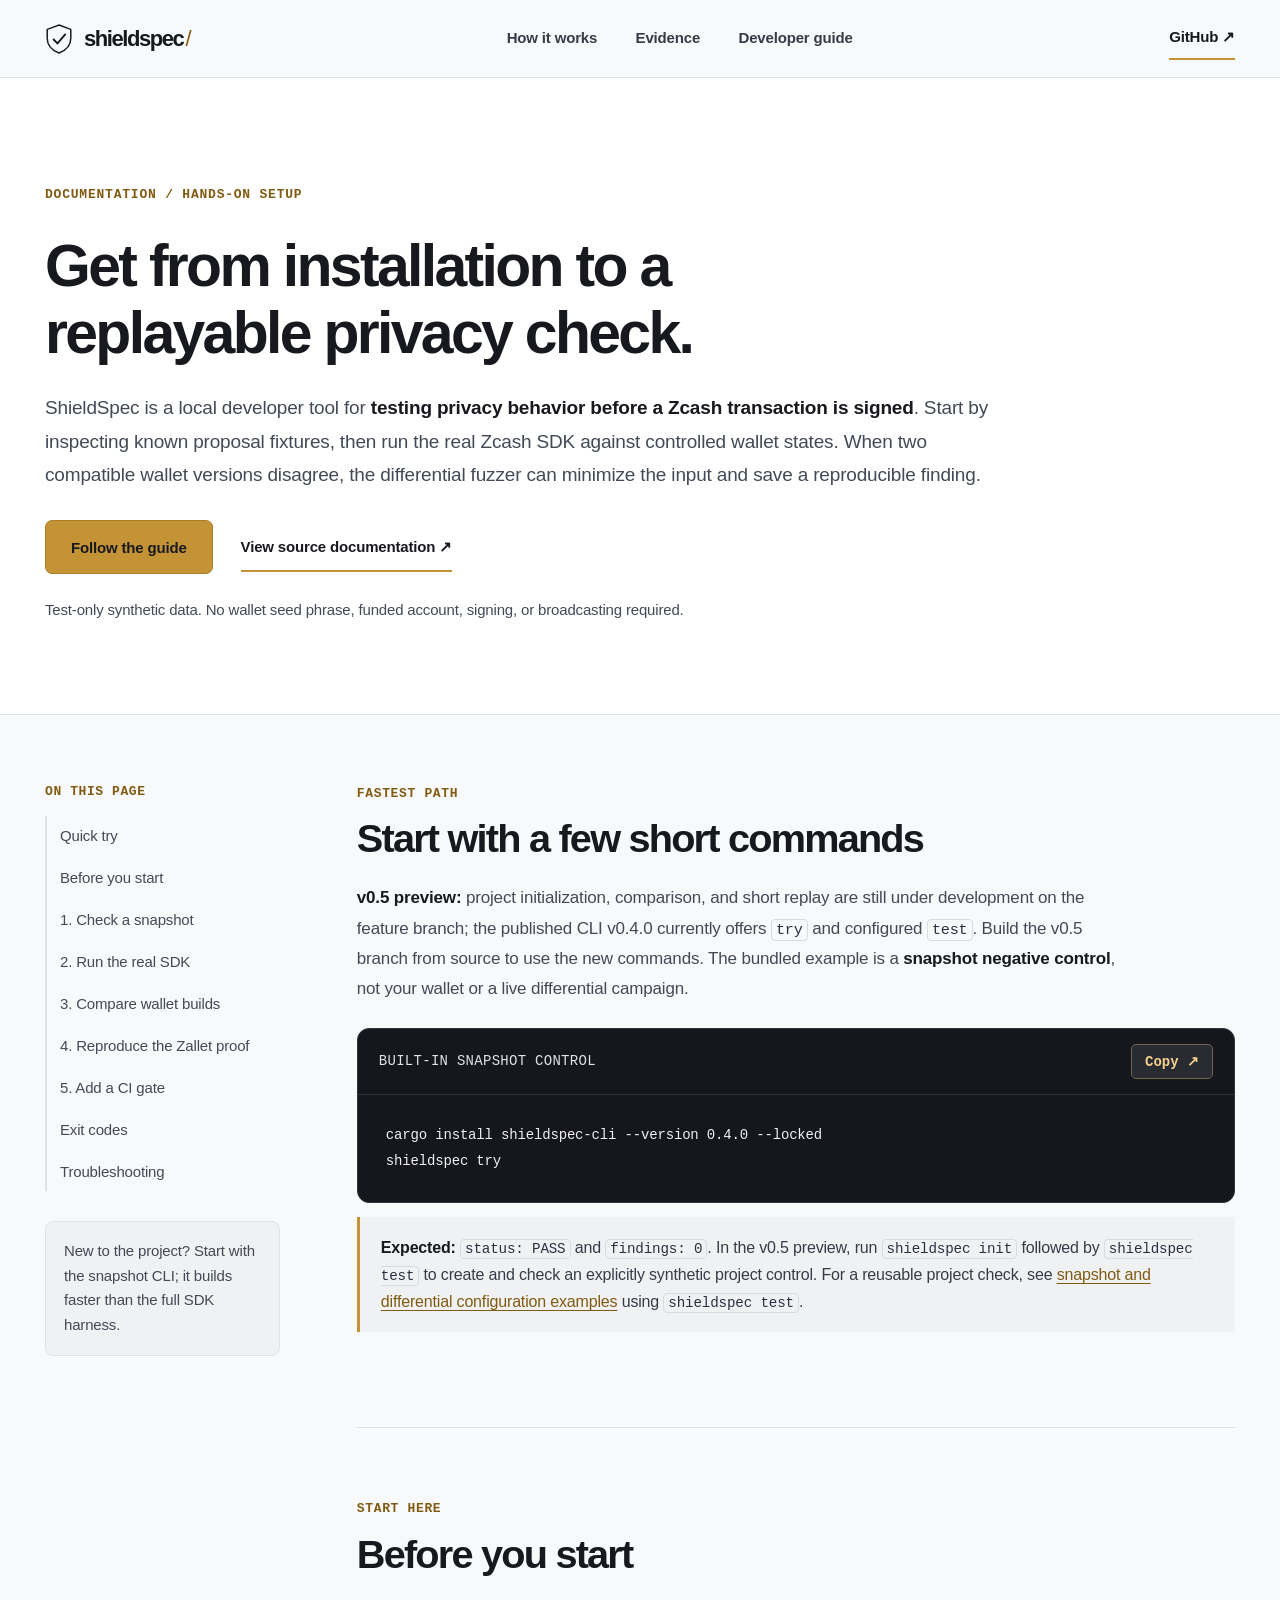
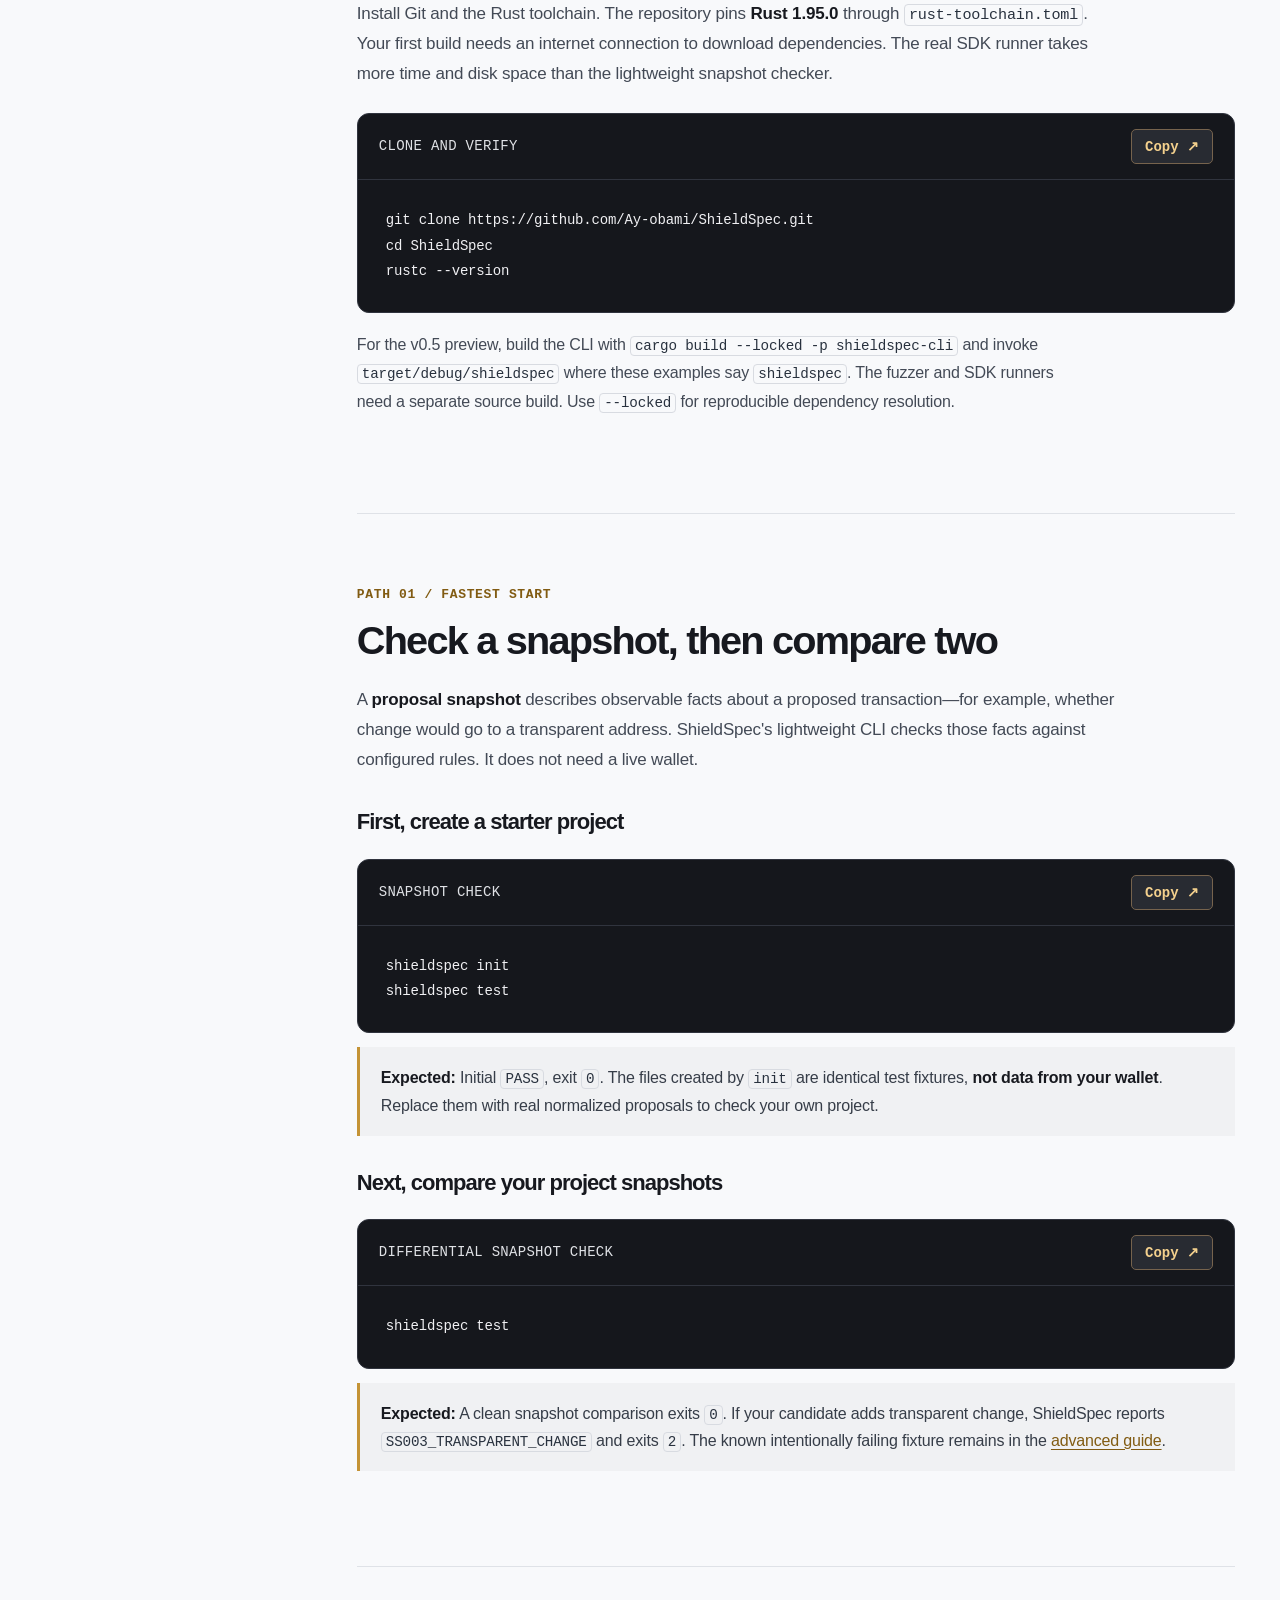
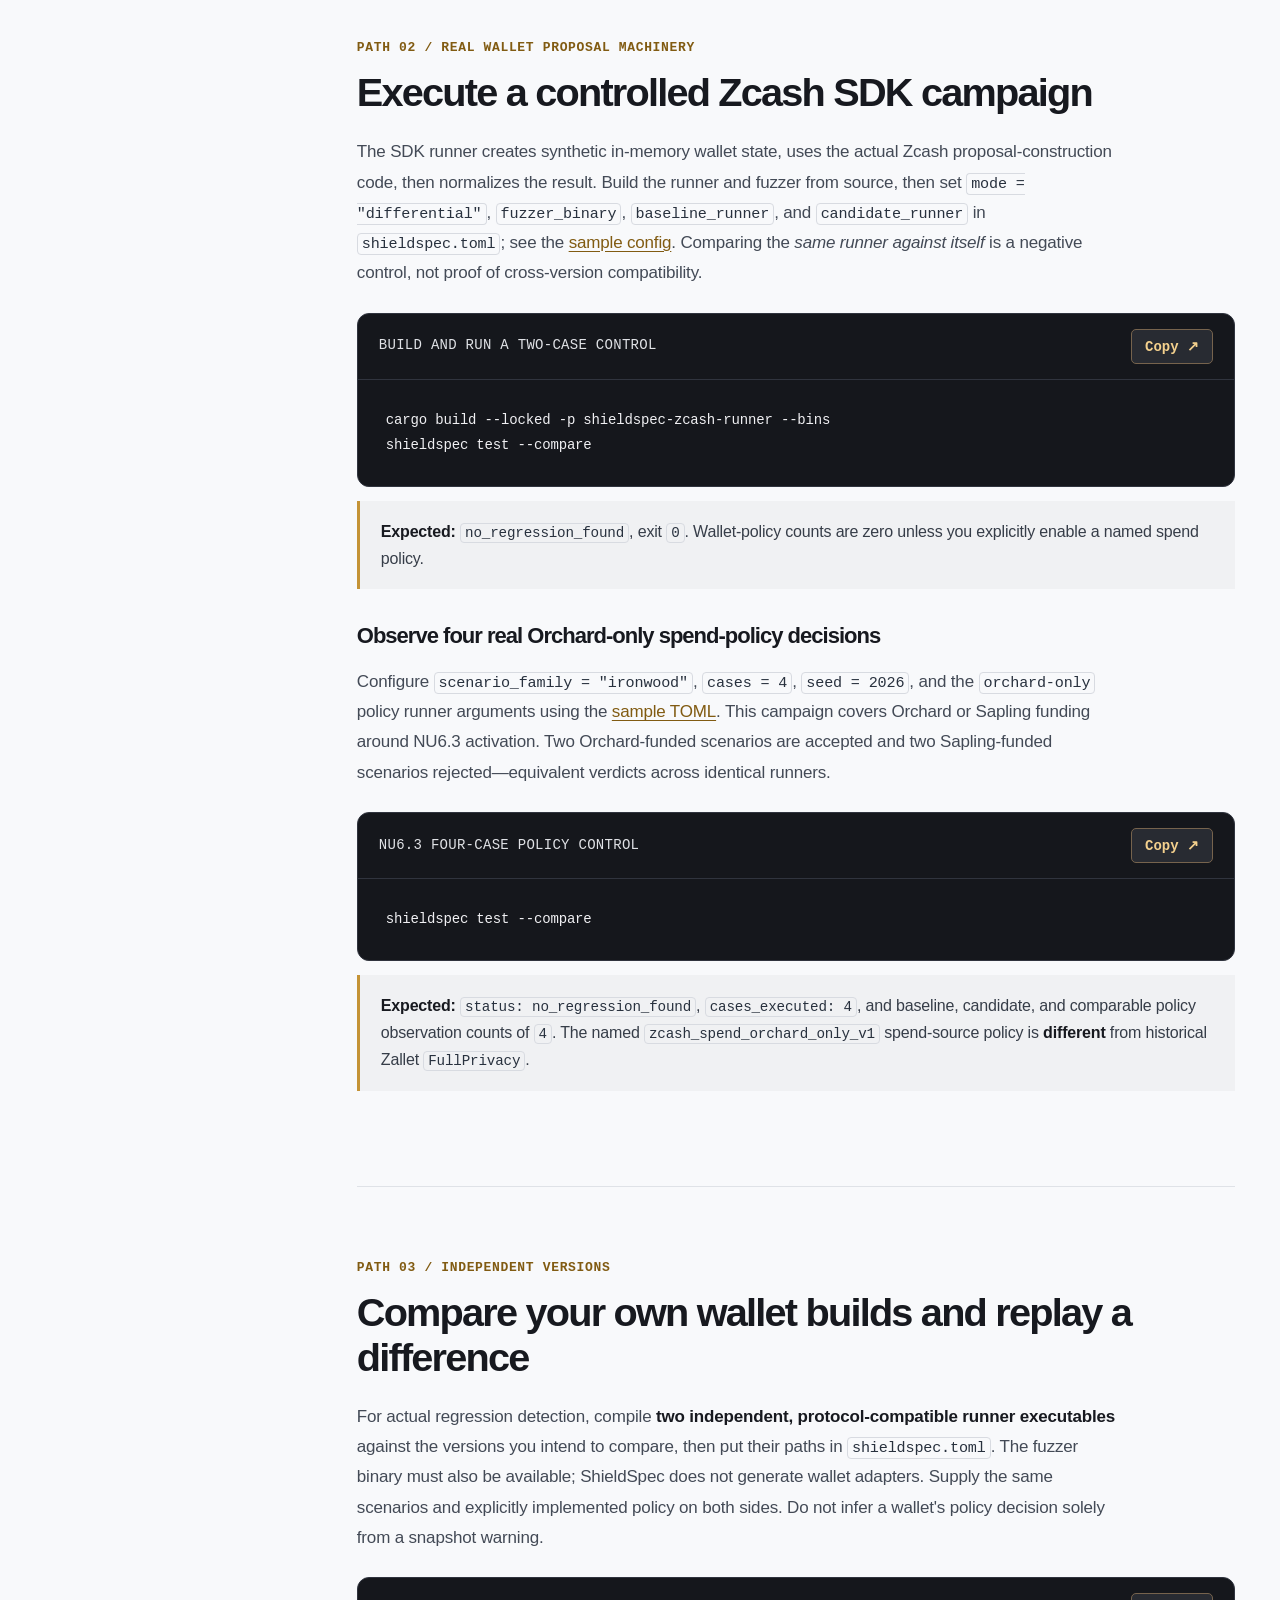
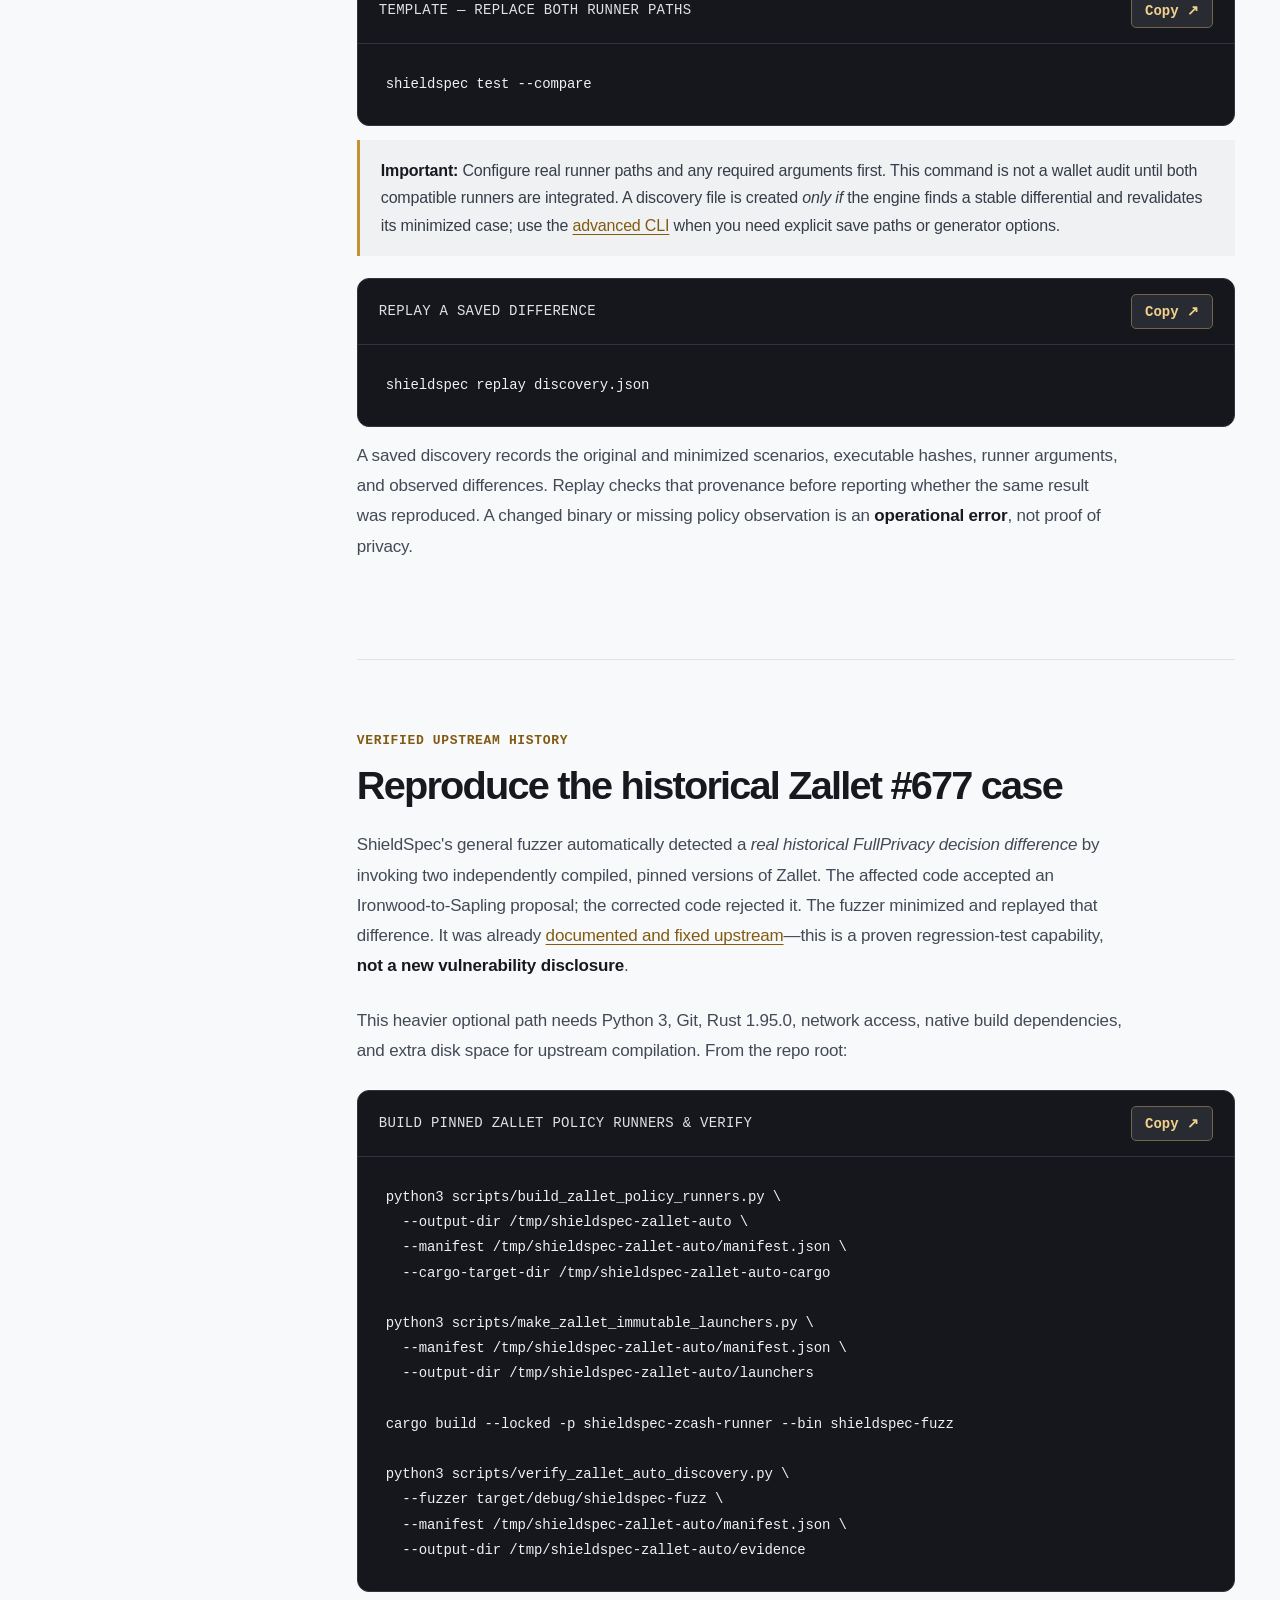
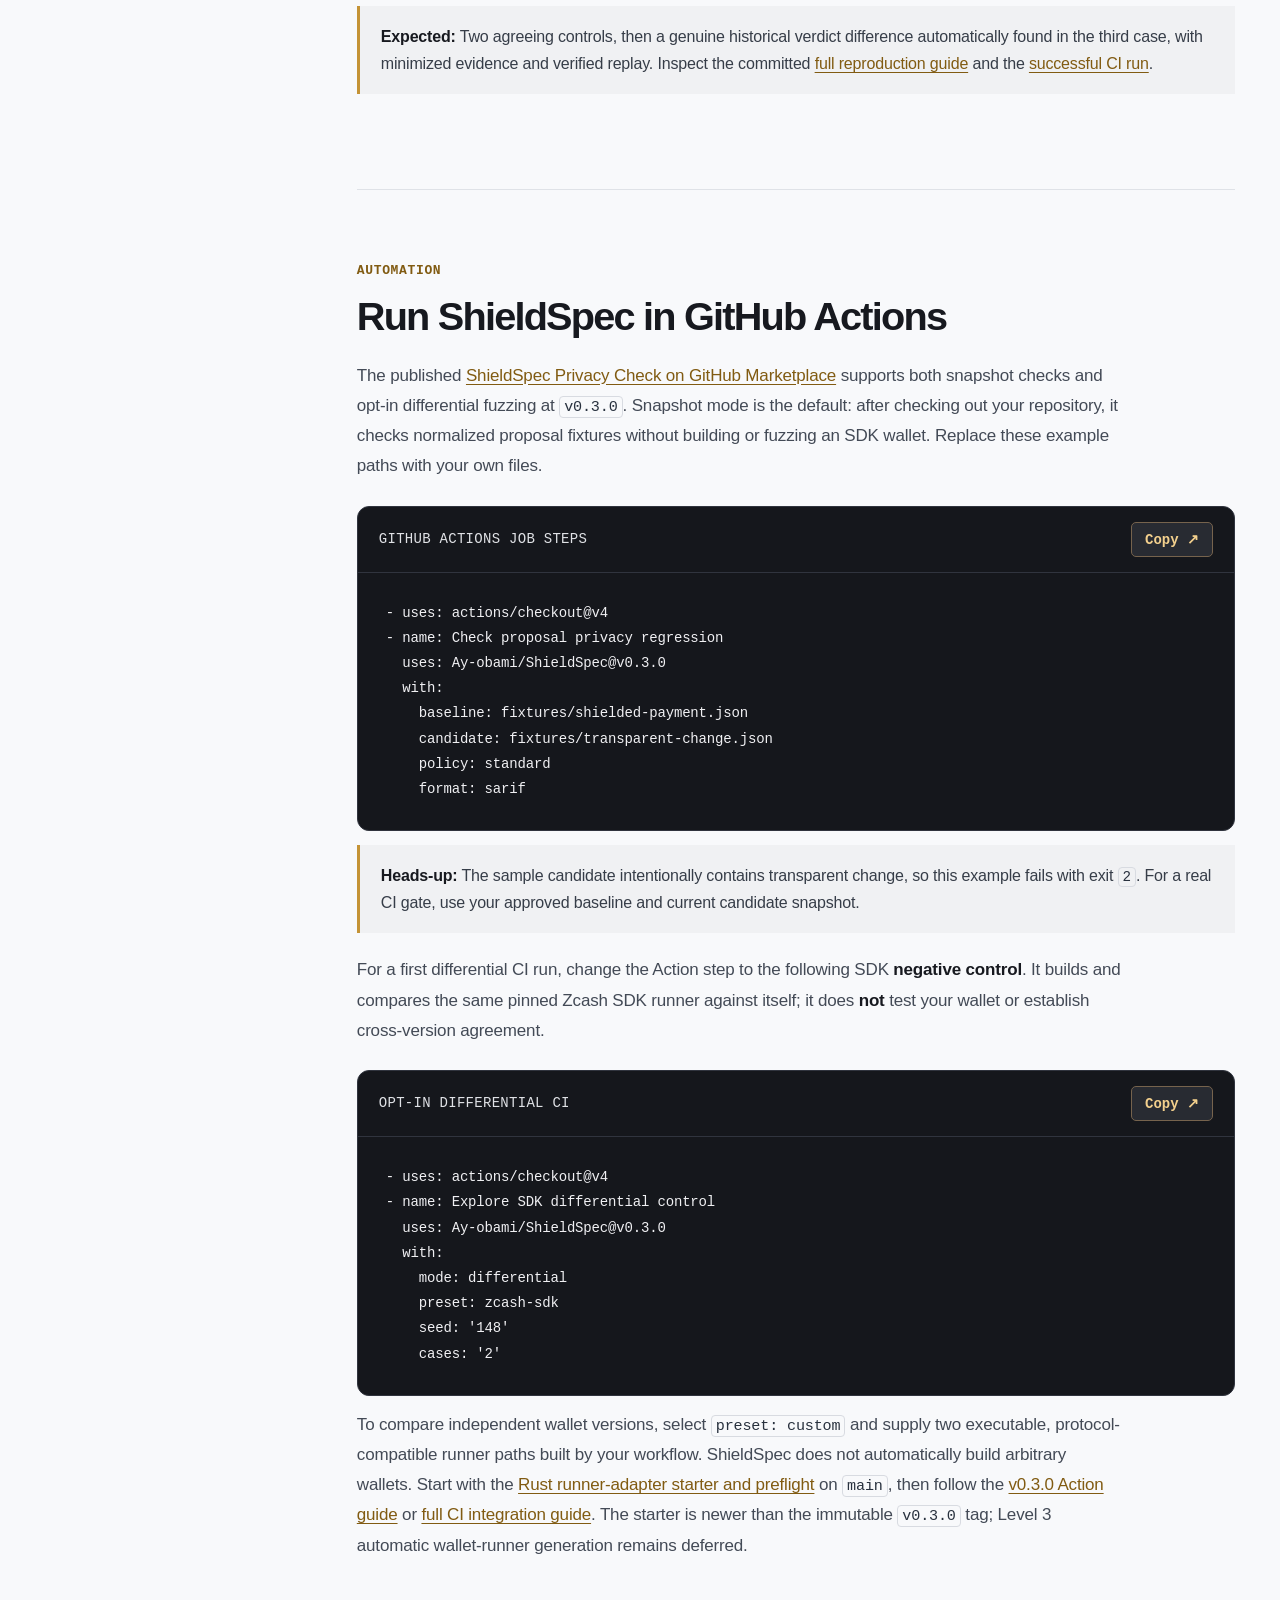
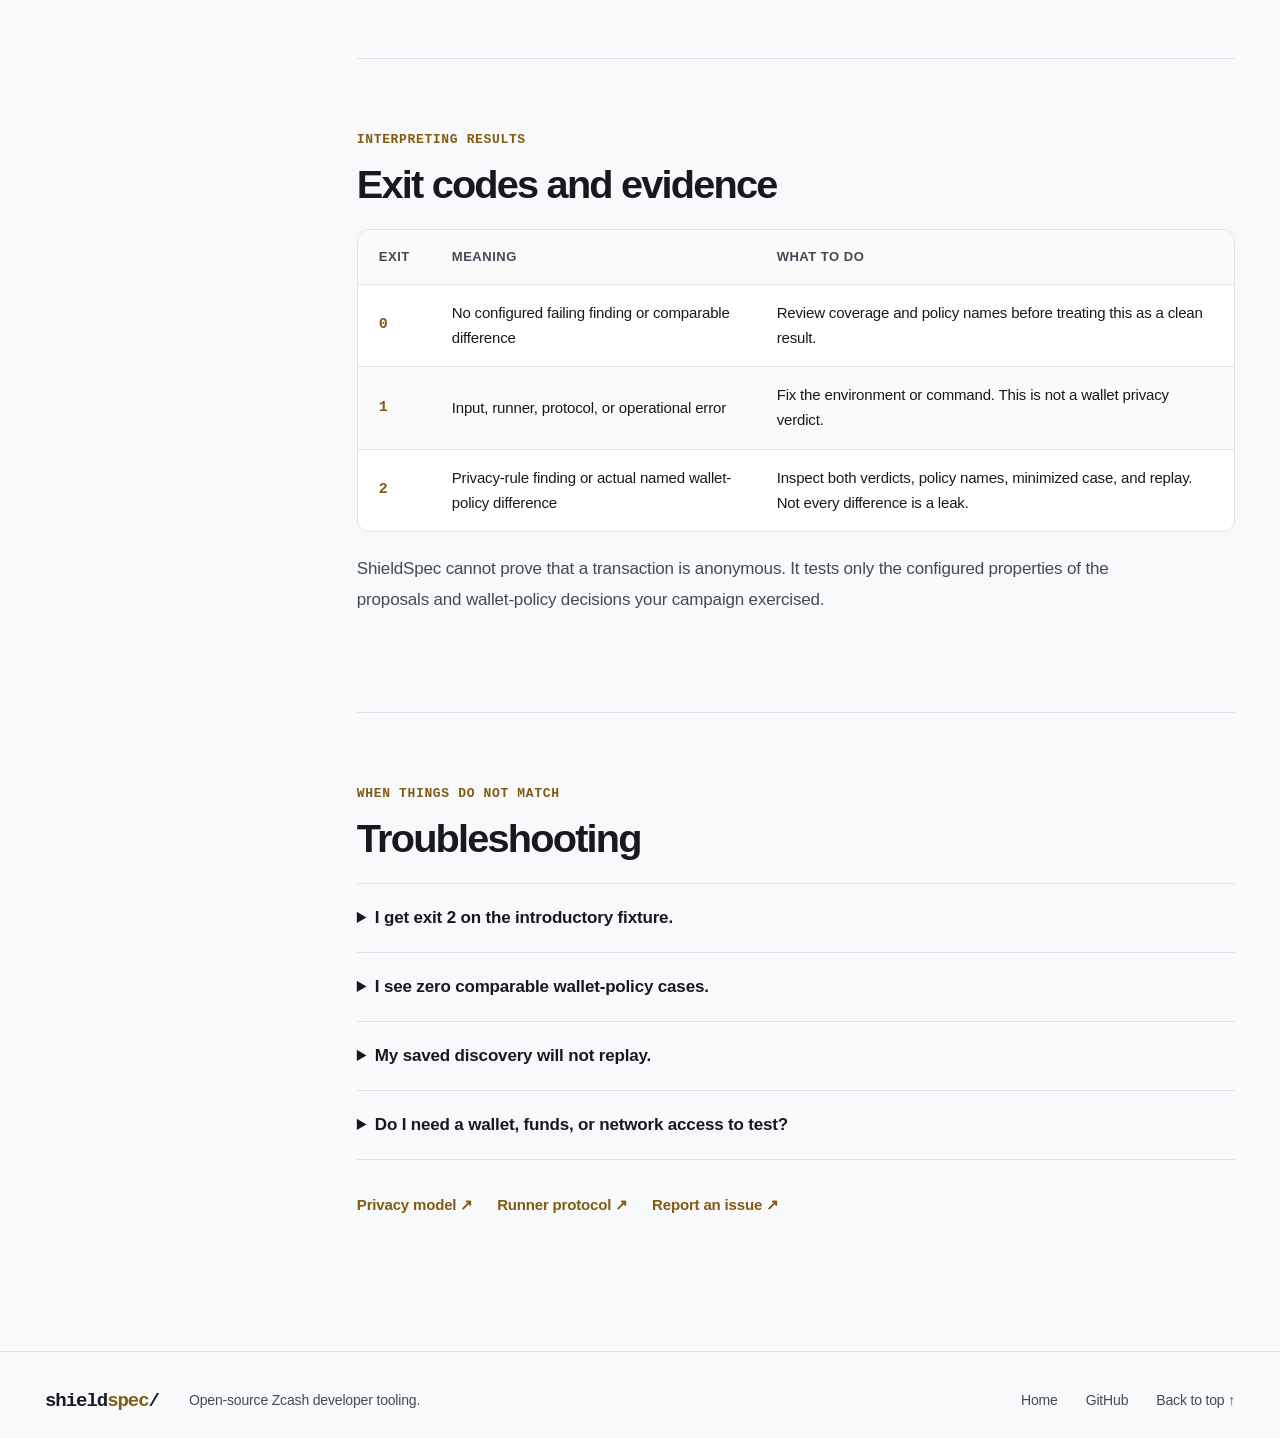
==== commit 48acb3a2: "feat(cli): simplify project setup, compare, and verified replay" ====
--- a/site/docs.html
+++ b/site/docs.html
@@ -41,11 +41,11 @@
         <div class="docs-content">
           <section class="docs-section" id="quick-try">
             <div class="docs-step-label">FASTEST PATH</div>
-            <h2>Try ShieldSpec with one command</h2>
-            <p>Install the published CLI v0.4.0 and run the quickstart. It uses a bundled, known-good <strong>snapshot fixture</strong>, not your wallet or a live differential campaign.</p>
+            <h2>Start with a few short commands</h2>
+            <p><strong>v0.5 preview:</strong> project initialization, comparison, and short replay are still under development on the feature branch; the published CLI v0.4.0 currently offers <code>try</code> and configured <code>test</code>. Build the v0.5 branch from source to use the new commands. The bundled example is a <strong>snapshot negative control</strong>, not your wallet or a live differential campaign.</p>
             <div class="command-card"><div class="command-header"><span>BUILT-IN SNAPSHOT CONTROL</span><button class="copy-button" type="button" data-copy-target="docs-quick-try">Copy ↗</button></div><pre id="docs-quick-try" tabindex="0" aria-label="Run ShieldSpec built-in snapshot example"><code>cargo install shieldspec-cli --version 0.4.0 --locked
 shieldspec try</code></pre></div>
-            <p class="docs-outcome"><strong>Expected:</strong> <code>status: PASS</code> and <code>findings: 0</code>. For a reusable one-command project check, see <a href="https://github.com/Ay-obami/ShieldSpec/blob/main/docs/simple-workflows.md" target="_blank" rel="noopener noreferrer">snapshot and differential configuration examples</a> using <code>shieldspec test</code>.</p>
+            <p class="docs-outcome"><strong>Expected:</strong> <code>status: PASS</code> and <code>findings: 0</code>. In the v0.5 preview, run <code>shieldspec init</code> followed by <code>shieldspec test</code> to create and check an explicitly synthetic project control. For a reusable project check, see <a href="https://github.com/Ay-obami/ShieldSpec/blob/main/docs/simple-workflows.md" target="_blank" rel="noopener noreferrer">snapshot and differential configuration examples</a> using <code>shieldspec test</code>.</p>
           </section>
 
           <section class="docs-section" id="prerequisites">
@@ -55,59 +55,42 @@
             <div class="command-card"><div class="command-header"><span>CLONE AND VERIFY</span><button class="copy-button" type="button" data-copy-target="docs-clone">Copy ↗</button></div><pre id="docs-clone" tabindex="0" aria-label="Clone ShieldSpec and verify Rust"><code>git clone https://github.com/Ay-obami/ShieldSpec.git
 cd ShieldSpec
 rustc --version</code></pre></div>
-            <p class="docs-note">Run the commands below from the repository root. Keep <code>--locked</code> so your dependency graph matches the committed lockfile.</p>
+            <p class="docs-note">For the v0.5 preview, build the CLI with <code>cargo build --locked -p shieldspec-cli</code> and invoke <code>target/debug/shieldspec</code> where these examples say <code>shieldspec</code>. The fuzzer and SDK runners need a separate source build. Use <code>--locked</code> for reproducible dependency resolution.</p>
           </section>
 
           <section class="docs-section" id="snapshot-check">
             <div class="docs-step-label">PATH 01 / FASTEST START</div>
             <h2>Check a snapshot, then compare two</h2>
             <p>A <strong>proposal snapshot</strong> describes observable facts about a proposed transaction—for example, whether change would go to a transparent address. ShieldSpec's lightweight CLI checks those facts against configured rules. It does not need a live wallet.</p>
-            <h3>First, verify a known-good fixture</h3>
-            <div class="command-card"><div class="command-header"><span>SNAPSHOT CHECK</span><button class="copy-button" type="button" data-copy-target="docs-check">Copy ↗</button></div><pre id="docs-check" tabindex="0" aria-label="Check a known-good proposal"><code>cargo run --locked -p shieldspec-cli -- \
-  check --input fixtures/shielded-payment.json \
-  --policy standard --format human</code></pre></div>
-            <p class="docs-outcome"><strong>Expected:</strong> The fixture passes the configured privacy rules and exits <code>0</code>.</p>
-            <h3>Next, compare the clean proposal with transparent change</h3>
-            <div class="command-card"><div class="command-header"><span>DIFFERENTIAL SNAPSHOT CHECK</span><button class="copy-button" type="button" data-copy-target="docs-diff">Copy ↗</button></div><pre id="docs-diff" tabindex="0" aria-label="Compare two proposal snapshots"><code>cargo run --locked -p shieldspec-cli -- \
-  diff --baseline fixtures/shielded-payment.json \
-  --candidate fixtures/transparent-change.json \
-  --policy standard --format human</code></pre></div>
-            <p class="docs-outcome"><strong>Expected:</strong> <code>SS003_TRANSPARENT_CHANGE</code> and exit <code>2</code>. This deliberately failing fixture teaches you what a regression report looks like; it is not a newly discovered Zcash flaw.</p>
+            <h3>First, create a starter project</h3>
+            <div class="command-card"><div class="command-header"><span>SNAPSHOT CHECK</span><button class="copy-button" type="button" data-copy-target="docs-check">Copy ↗</button></div><pre id="docs-check" tabindex="0" aria-label="Check a known-good proposal"><code>shieldspec init
+shieldspec test</code></pre></div>
+            <p class="docs-outcome"><strong>Expected:</strong> Initial <code>PASS</code>, exit <code>0</code>. The files created by <code>init</code> are identical test fixtures, <strong>not data from your wallet</strong>. Replace them with real normalized proposals to check your own project.</p>
+            <h3>Next, compare your project snapshots</h3>
+            <div class="command-card"><div class="command-header"><span>DIFFERENTIAL SNAPSHOT CHECK</span><button class="copy-button" type="button" data-copy-target="docs-diff">Copy ↗</button></div><pre id="docs-diff" tabindex="0" aria-label="Compare two proposal snapshots"><code>shieldspec test</code></pre></div>
+            <p class="docs-outcome"><strong>Expected:</strong> A clean snapshot comparison exits <code>0</code>. If your candidate adds transparent change, ShieldSpec reports <code>SS003_TRANSPARENT_CHANGE</code> and exits <code>2</code>. The known intentionally failing fixture remains in the <a href="https://github.com/Ay-obami/ShieldSpec/blob/main/docs/getting-started.md" target="_blank" rel="noopener noreferrer">advanced guide</a>.</p>
           </section>
 
           <section class="docs-section" id="real-sdk">
             <div class="docs-step-label">PATH 02 / REAL WALLET PROPOSAL MACHINERY</div>
             <h2>Execute a controlled Zcash SDK campaign</h2>
-            <p>The SDK runner creates synthetic in-memory wallet state, uses the actual Zcash proposal-construction code, then normalizes the result. Here we compare the <em>same runner against itself</em>, so it is a negative control: it demonstrates plumbing and policy observations, not cross-version compatibility.</p>
+            <p>The SDK runner creates synthetic in-memory wallet state, uses the actual Zcash proposal-construction code, then normalizes the result. Build the runner and fuzzer from source, then set <code>mode = "differential"</code>, <code>fuzzer_binary</code>, <code>baseline_runner</code>, and <code>candidate_runner</code> in <code>shieldspec.toml</code>; see the <a href="https://github.com/Ay-obami/ShieldSpec/blob/main/docs/simple-workflows.md" target="_blank" rel="noopener noreferrer">sample config</a>. Comparing the <em>same runner against itself</em> is a negative control, not proof of cross-version compatibility.</p>
             <div class="command-card"><div class="command-header"><span>BUILD AND RUN A TWO-CASE CONTROL</span><button class="copy-button" type="button" data-copy-target="docs-sdk-basic">Copy ↗</button></div><pre id="docs-sdk-basic" tabindex="0" aria-label="Run real SDK negative control"><code>cargo build --locked -p shieldspec-zcash-runner --bins
-target/debug/shieldspec-fuzz fuzz \
-  --baseline-runner target/debug/shieldspec-zcash-runner \
-  --candidate-runner target/debug/shieldspec-zcash-runner \
-  --seed 148 --cases 2 --format human</code></pre></div>
+shieldspec test --compare</code></pre></div>
             <p class="docs-outcome"><strong>Expected:</strong> <code>no_regression_found</code>, exit <code>0</code>. Wallet-policy counts are zero unless you explicitly enable a named spend policy.</p>
             <h3>Observe four real Orchard-only spend-policy decisions</h3>
-            <p>This campaign covers Orchard or Sapling funding, before or at NU6.3 activation. The same named SDK policy is observed on both sides. Two Orchard-funded scenarios are accepted; two Sapling-funded scenarios are rejected—equivalent verdicts across identical runners.</p>
-            <div class="command-card"><div class="command-header"><span>NU6.3 FOUR-CASE POLICY CONTROL</span><button class="copy-button" type="button" data-copy-target="docs-sdk-ironwood">Copy ↗</button></div><pre id="docs-sdk-ironwood" tabindex="0" aria-label="Run four-case Ironwood wallet policy control"><code>target/debug/shieldspec-fuzz fuzz \
-  --baseline-runner target/debug/shieldspec-zcash-runner \
-  --candidate-runner target/debug/shieldspec-zcash-runner \
-  --baseline-arg=--wallet-spend-policy --baseline-arg=orchard-only \
-  --candidate-arg=--wallet-spend-policy --candidate-arg=orchard-only \
-  --scenario-family ironwood --seed 2026 --cases 4 --format json</code></pre></div>
+            <p>Configure <code>scenario_family = "ironwood"</code>, <code>cases = 4</code>, <code>seed = 2026</code>, and the <code>orchard-only</code> policy runner arguments using the <a href="https://github.com/Ay-obami/ShieldSpec/blob/main/docs/simple-workflows.md" target="_blank" rel="noopener noreferrer">sample TOML</a>. This campaign covers Orchard or Sapling funding around NU6.3 activation. Two Orchard-funded scenarios are accepted and two Sapling-funded scenarios rejected—equivalent verdicts across identical runners.</p>
+            <div class="command-card"><div class="command-header"><span>NU6.3 FOUR-CASE POLICY CONTROL</span><button class="copy-button" type="button" data-copy-target="docs-sdk-ironwood">Copy ↗</button></div><pre id="docs-sdk-ironwood" tabindex="0" aria-label="Run four-case Ironwood wallet policy control"><code>shieldspec test --compare</code></pre></div>
             <p class="docs-outcome"><strong>Expected:</strong> <code>status: no_regression_found</code>, <code>cases_executed: 4</code>, and baseline, candidate, and comparable policy observation counts of <code>4</code>. The named <code>zcash_spend_orchard_only_v1</code> spend-source policy is <strong>different</strong> from historical Zallet <code>FullPrivacy</code>.</p>
           </section>
 
           <section class="docs-section" id="compare-builds">
             <div class="docs-step-label">PATH 03 / INDEPENDENT VERSIONS</div>
             <h2>Compare your own wallet builds and replay a difference</h2>
-            <p>For actual regression detection, compile <strong>two independent, protocol-compatible runner executables</strong> against the versions you intend to compare. Supply the same scenarios and the same explicitly implemented policy name on both sides. Do not infer a wallet's policy decision solely from a snapshot warning.</p>
-            <div class="command-card"><div class="command-header"><span>TEMPLATE — REPLACE BOTH RUNNER PATHS</span><button class="copy-button" type="button" data-copy-target="docs-independent">Copy ↗</button></div><pre id="docs-independent" tabindex="0" aria-label="Compare two independent wallet builds"><code>target/debug/shieldspec-fuzz fuzz \
-  --baseline-runner /path/to/baseline-runner \
-  --candidate-runner /path/to/candidate-runner \
-  --seed 148 --cases 25 --policy standard \
-  --save /path/to/discovery.json --format json</code></pre></div>
-            <p class="docs-outcome"><strong>Important:</strong> This is a template, not a runnable copy-paste command until you replace the executable paths. A discovery file is created <em>only if</em> the engine finds a stable differential and revalidates its minimized case.</p>
-            <div class="command-card"><div class="command-header"><span>REPLAY A SAVED DIFFERENCE</span><button class="copy-button" type="button" data-copy-target="docs-replay">Copy ↗</button></div><pre id="docs-replay" tabindex="0" aria-label="Replay a saved differential discovery"><code>target/debug/shieldspec-fuzz replay \
-  --input /path/to/discovery.json --format json</code></pre></div>
+            <p>For actual regression detection, compile <strong>two independent, protocol-compatible runner executables</strong> against the versions you intend to compare, then put their paths in <code>shieldspec.toml</code>. The fuzzer binary must also be available; ShieldSpec does not generate wallet adapters. Supply the same scenarios and explicitly implemented policy on both sides. Do not infer a wallet's policy decision solely from a snapshot warning.</p>
+            <div class="command-card"><div class="command-header"><span>TEMPLATE — REPLACE BOTH RUNNER PATHS</span><button class="copy-button" type="button" data-copy-target="docs-independent">Copy ↗</button></div><pre id="docs-independent" tabindex="0" aria-label="Compare two independent wallet builds"><code>shieldspec test --compare</code></pre></div>
+            <p class="docs-outcome"><strong>Important:</strong> Configure real runner paths and any required arguments first. This command is not a wallet audit until both compatible runners are integrated. A discovery file is created <em>only if</em> the engine finds a stable differential and revalidates its minimized case; use the <a href="https://github.com/Ay-obami/ShieldSpec/blob/main/docs/getting-started.md" target="_blank" rel="noopener noreferrer">advanced CLI</a> when you need explicit save paths or generator options.</p>
+            <div class="command-card"><div class="command-header"><span>REPLAY A SAVED DIFFERENCE</span><button class="copy-button" type="button" data-copy-target="docs-replay">Copy ↗</button></div><pre id="docs-replay" tabindex="0" aria-label="Replay a saved differential discovery"><code>shieldspec replay discovery.json</code></pre></div>
             <p>A saved discovery records the original and minimized scenarios, executable hashes, runner arguments, and observed differences. Replay checks that provenance before reporting whether the same result was reproduced. A changed binary or missing policy observation is an <strong>operational error</strong>, not proof of privacy.</p>
           </section>
 
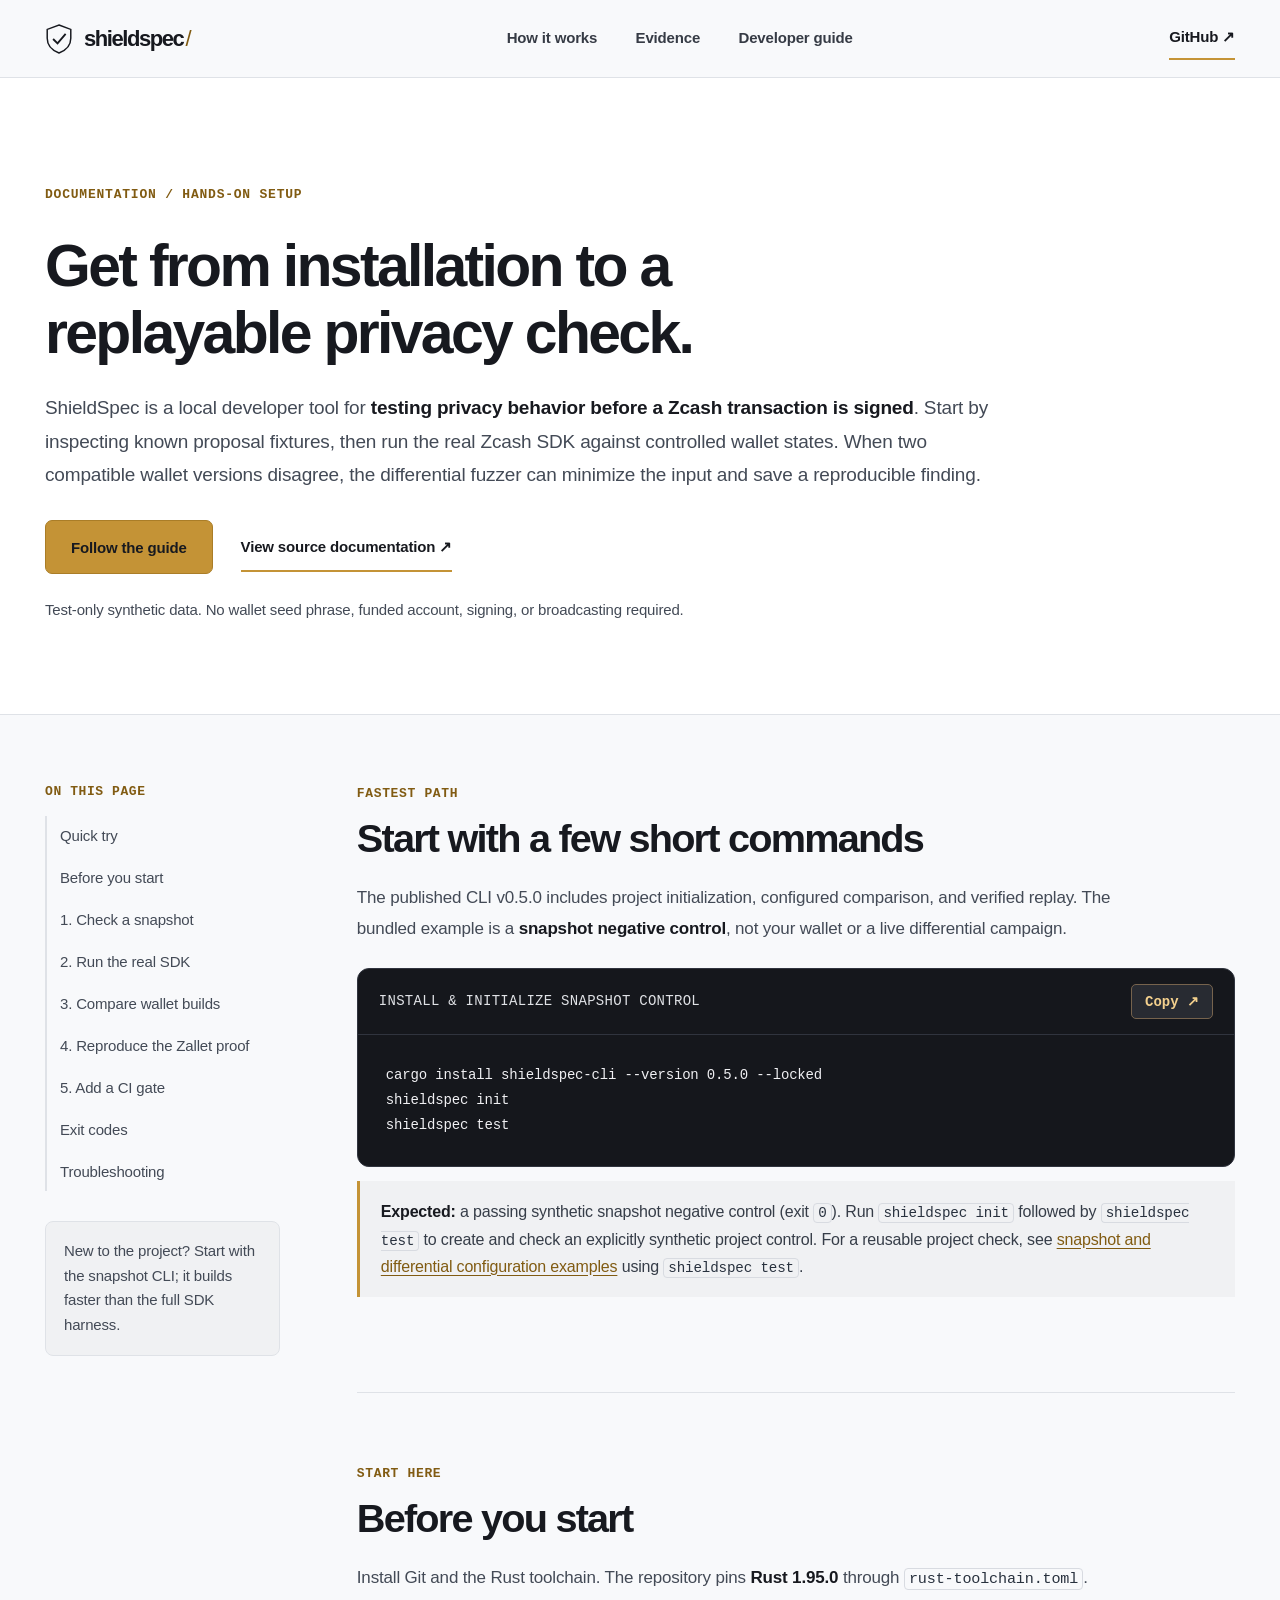
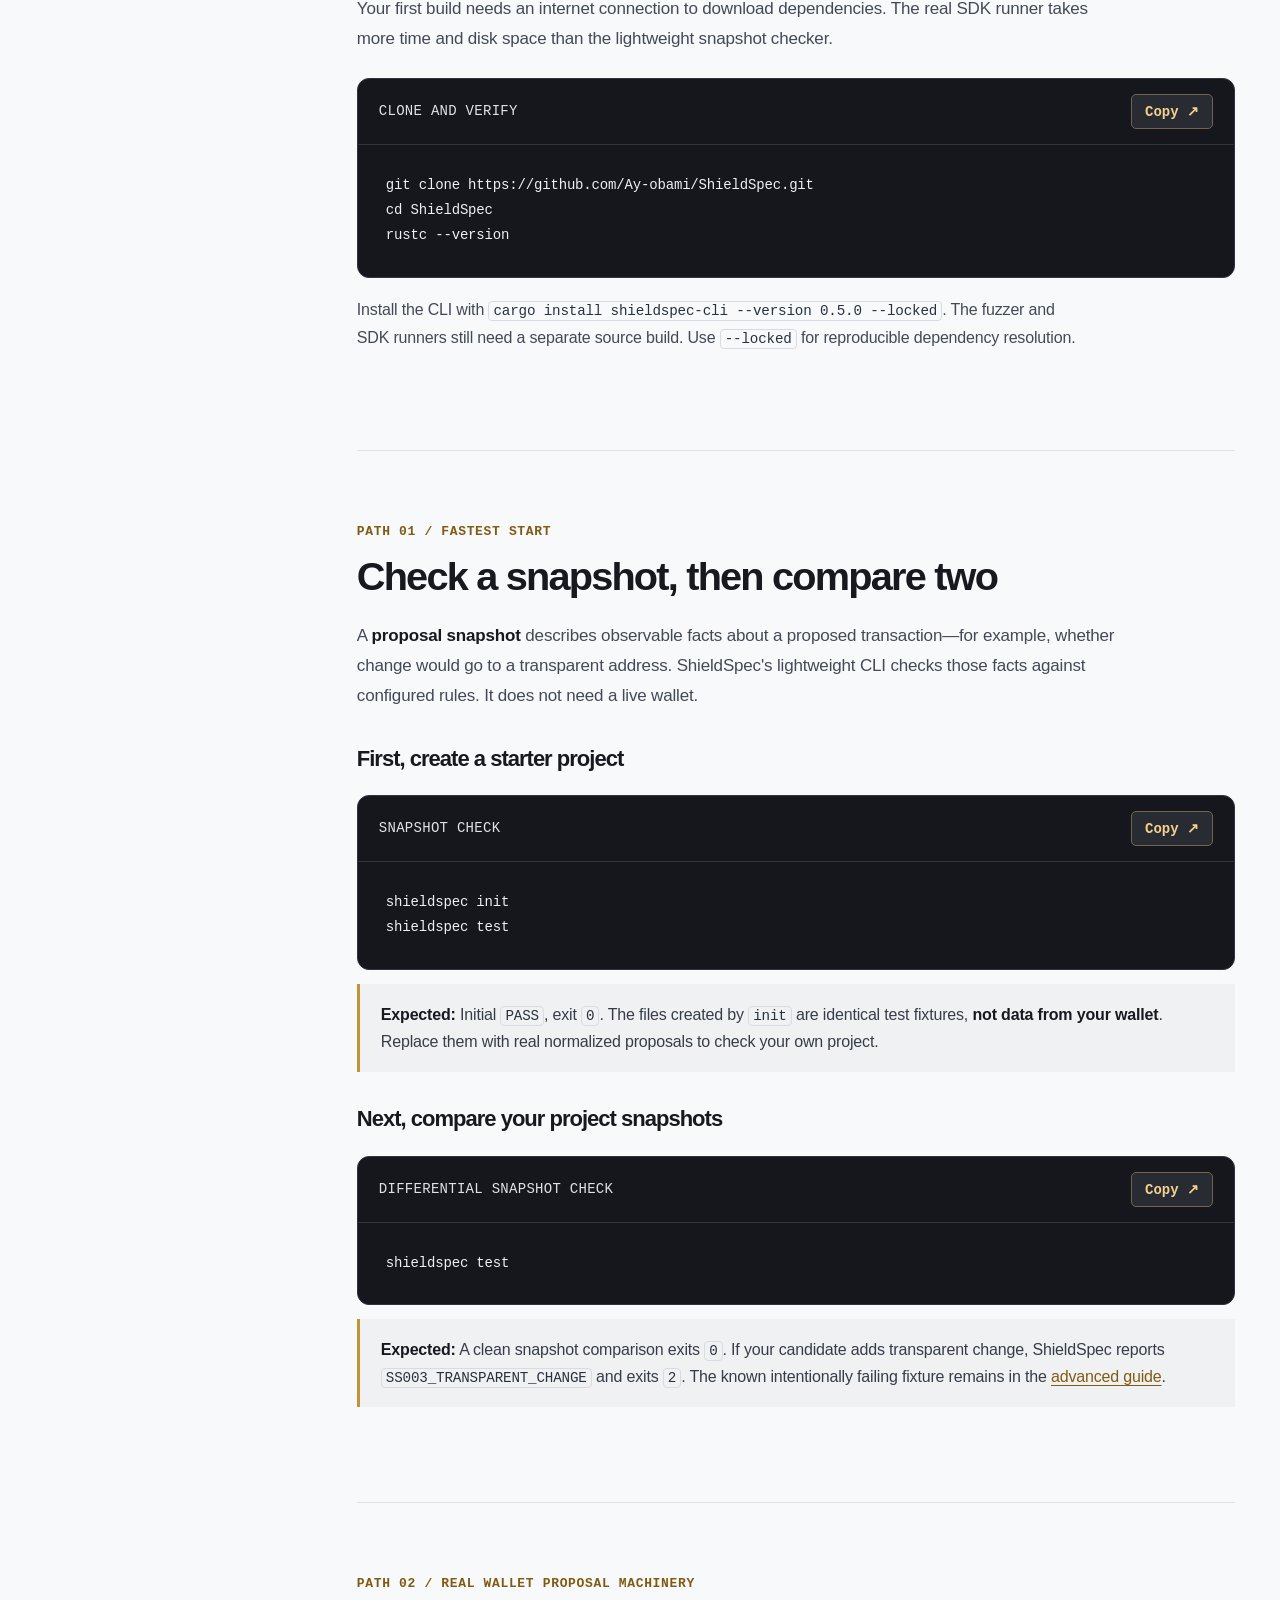
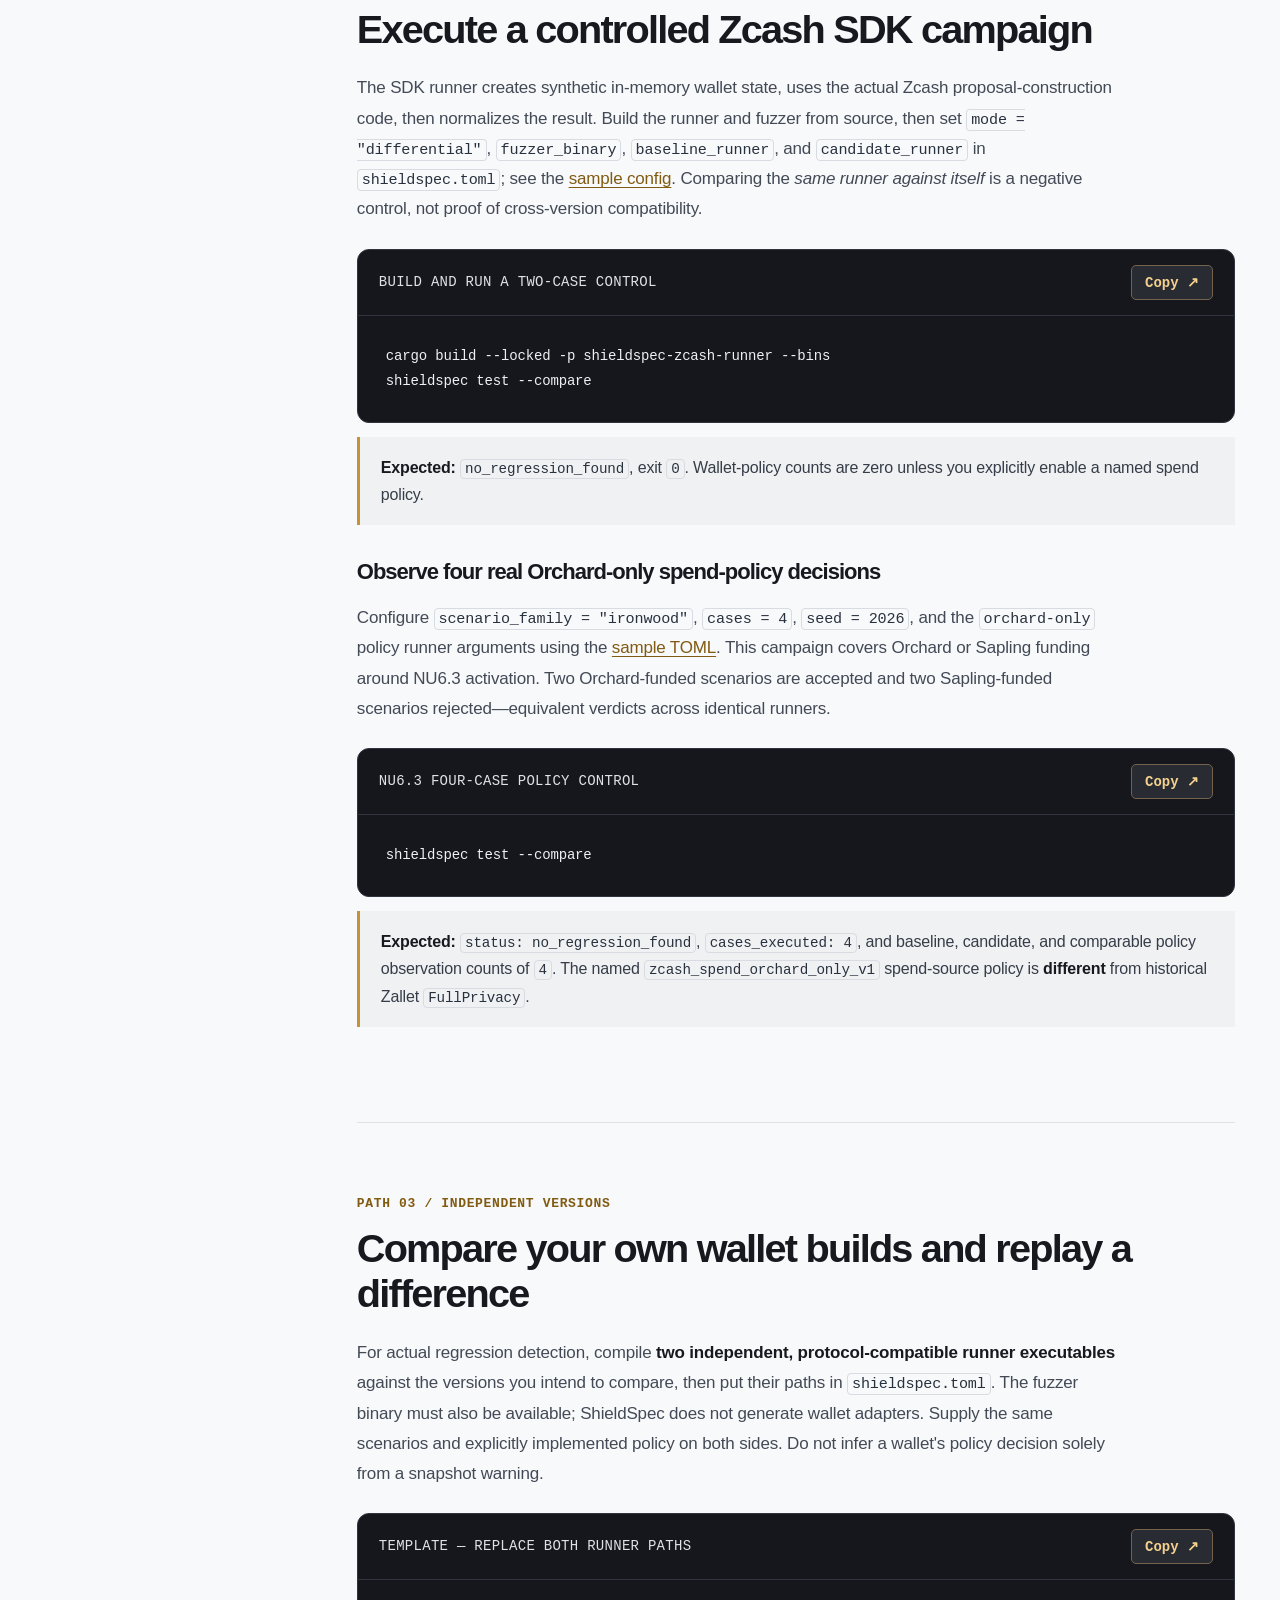
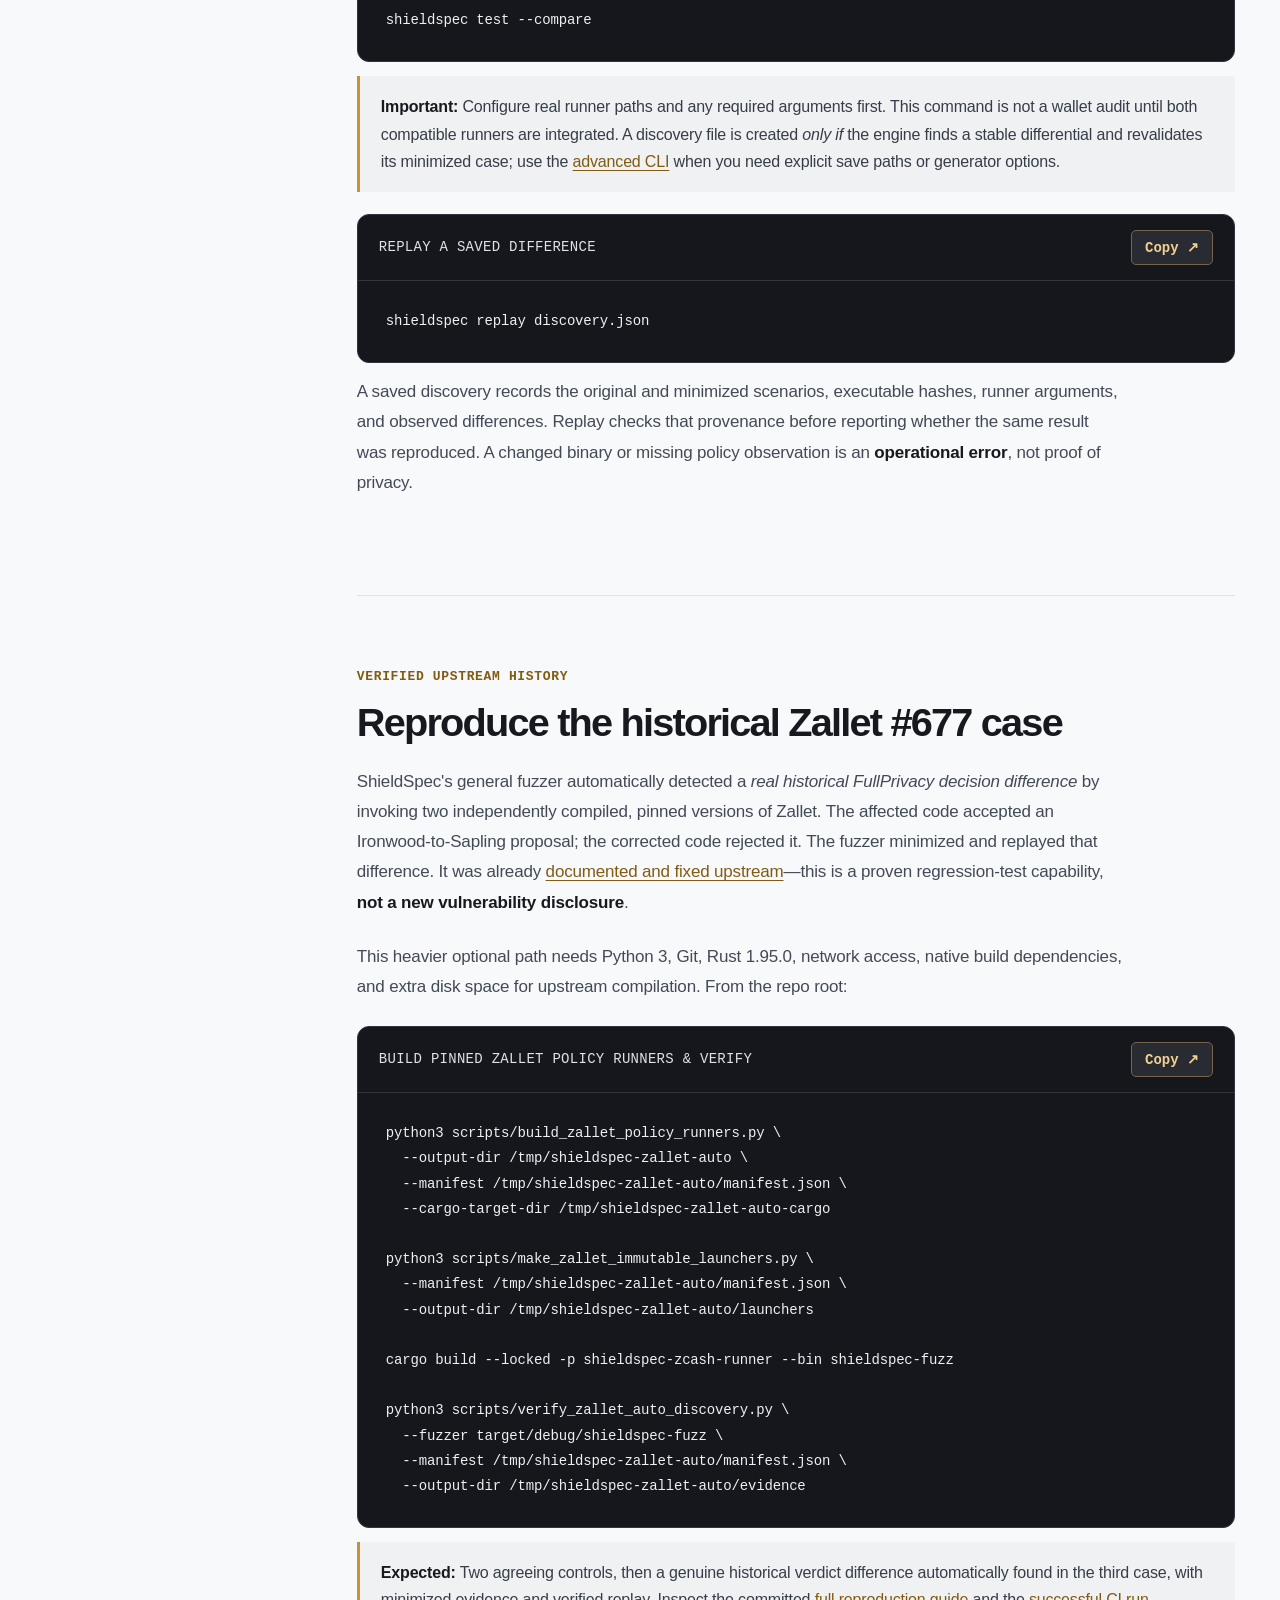
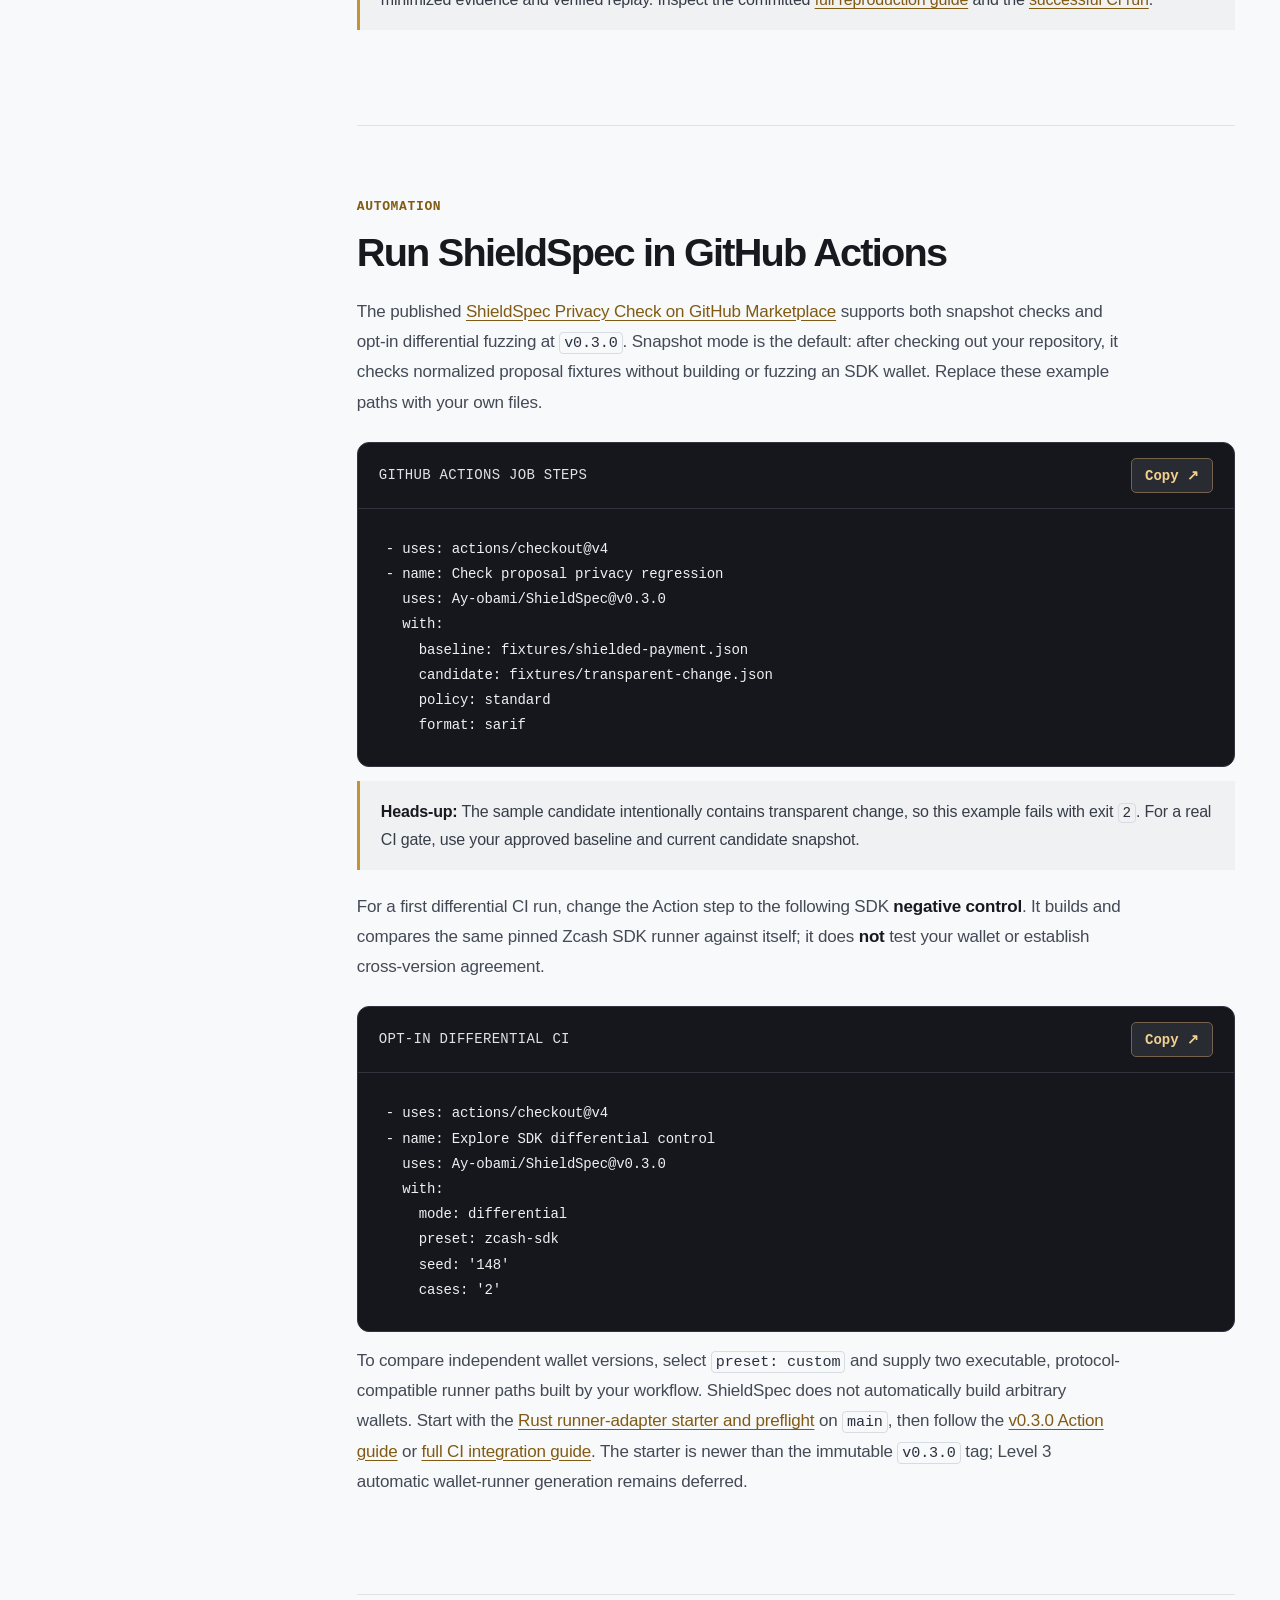
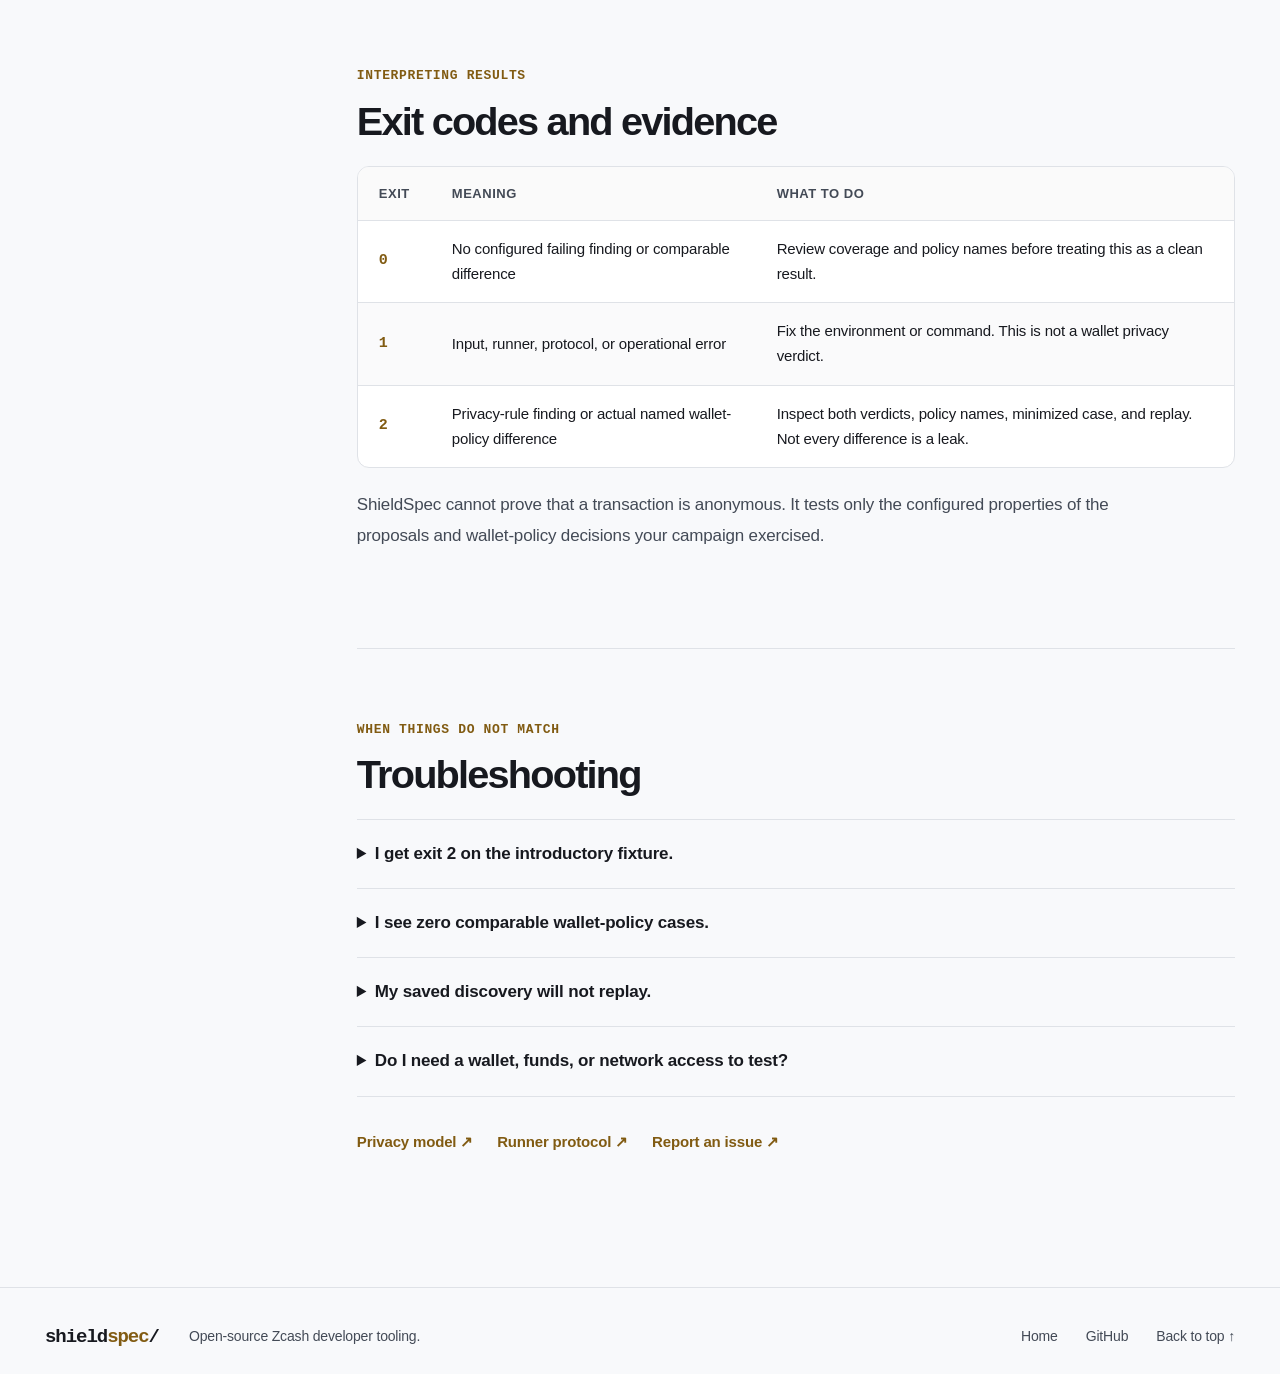
==== commit 68c9d790: "docs: update published v0.5.0 installation and examples" ====
--- a/site/docs.html
+++ b/site/docs.html
@@ -42,10 +42,11 @@
           <section class="docs-section" id="quick-try">
             <div class="docs-step-label">FASTEST PATH</div>
             <h2>Start with a few short commands</h2>
-            <p><strong>v0.5 preview:</strong> project initialization, comparison, and short replay are still under development on the feature branch; the published CLI v0.4.0 currently offers <code>try</code> and configured <code>test</code>. Build the v0.5 branch from source to use the new commands. The bundled example is a <strong>snapshot negative control</strong>, not your wallet or a live differential campaign.</p>
-            <div class="command-card"><div class="command-header"><span>BUILT-IN SNAPSHOT CONTROL</span><button class="copy-button" type="button" data-copy-target="docs-quick-try">Copy ↗</button></div><pre id="docs-quick-try" tabindex="0" aria-label="Run ShieldSpec built-in snapshot example"><code>cargo install shieldspec-cli --version 0.4.0 --locked
-shieldspec try</code></pre></div>
-            <p class="docs-outcome"><strong>Expected:</strong> <code>status: PASS</code> and <code>findings: 0</code>. In the v0.5 preview, run <code>shieldspec init</code> followed by <code>shieldspec test</code> to create and check an explicitly synthetic project control. For a reusable project check, see <a href="https://github.com/Ay-obami/ShieldSpec/blob/main/docs/simple-workflows.md" target="_blank" rel="noopener noreferrer">snapshot and differential configuration examples</a> using <code>shieldspec test</code>.</p>
+            <p>The published CLI v0.5.0 includes project initialization, configured comparison, and verified replay. The bundled example is a <strong>snapshot negative control</strong>, not your wallet or a live differential campaign.</p>
+            <div class="command-card"><div class="command-header"><span>INSTALL & INITIALIZE SNAPSHOT CONTROL</span><button class="copy-button" type="button" data-copy-target="docs-quick-try">Copy ↗</button></div><pre id="docs-quick-try" tabindex="0" aria-label="Run ShieldSpec built-in snapshot example"><code>cargo install shieldspec-cli --version 0.5.0 --locked
+shieldspec init
+shieldspec test</code></pre></div>
+            <p class="docs-outcome"><strong>Expected:</strong> a passing synthetic snapshot negative control (exit <code>0</code>). Run <code>shieldspec init</code> followed by <code>shieldspec test</code> to create and check an explicitly synthetic project control. For a reusable project check, see <a href="https://github.com/Ay-obami/ShieldSpec/blob/main/docs/simple-workflows.md" target="_blank" rel="noopener noreferrer">snapshot and differential configuration examples</a> using <code>shieldspec test</code>.</p>
           </section>
 
           <section class="docs-section" id="prerequisites">
@@ -55,7 +56,7 @@
             <div class="command-card"><div class="command-header"><span>CLONE AND VERIFY</span><button class="copy-button" type="button" data-copy-target="docs-clone">Copy ↗</button></div><pre id="docs-clone" tabindex="0" aria-label="Clone ShieldSpec and verify Rust"><code>git clone https://github.com/Ay-obami/ShieldSpec.git
 cd ShieldSpec
 rustc --version</code></pre></div>
-            <p class="docs-note">For the v0.5 preview, build the CLI with <code>cargo build --locked -p shieldspec-cli</code> and invoke <code>target/debug/shieldspec</code> where these examples say <code>shieldspec</code>. The fuzzer and SDK runners need a separate source build. Use <code>--locked</code> for reproducible dependency resolution.</p>
+            <p class="docs-note">Install the CLI with <code>cargo install shieldspec-cli --version 0.5.0 --locked</code>. The fuzzer and SDK runners still need a separate source build. Use <code>--locked</code> for reproducible dependency resolution.</p>
           </section>
 
           <section class="docs-section" id="snapshot-check">
